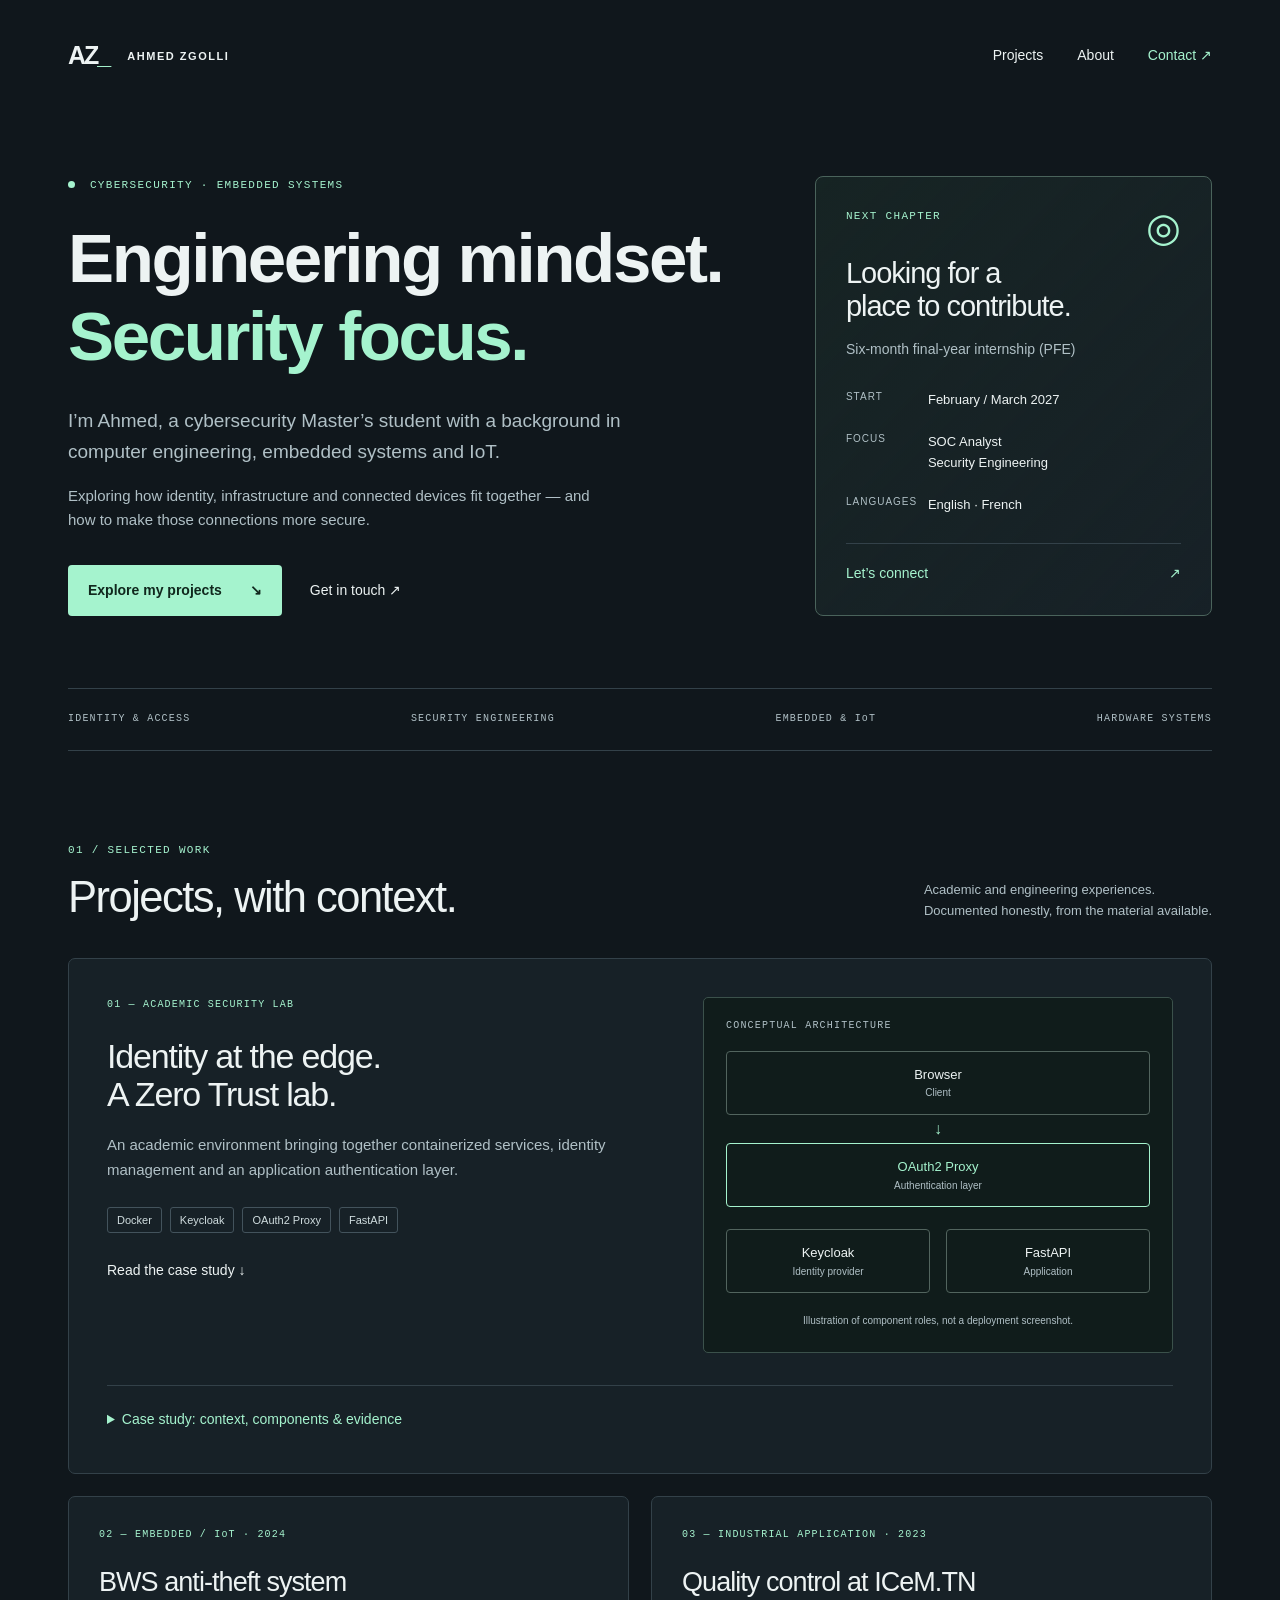
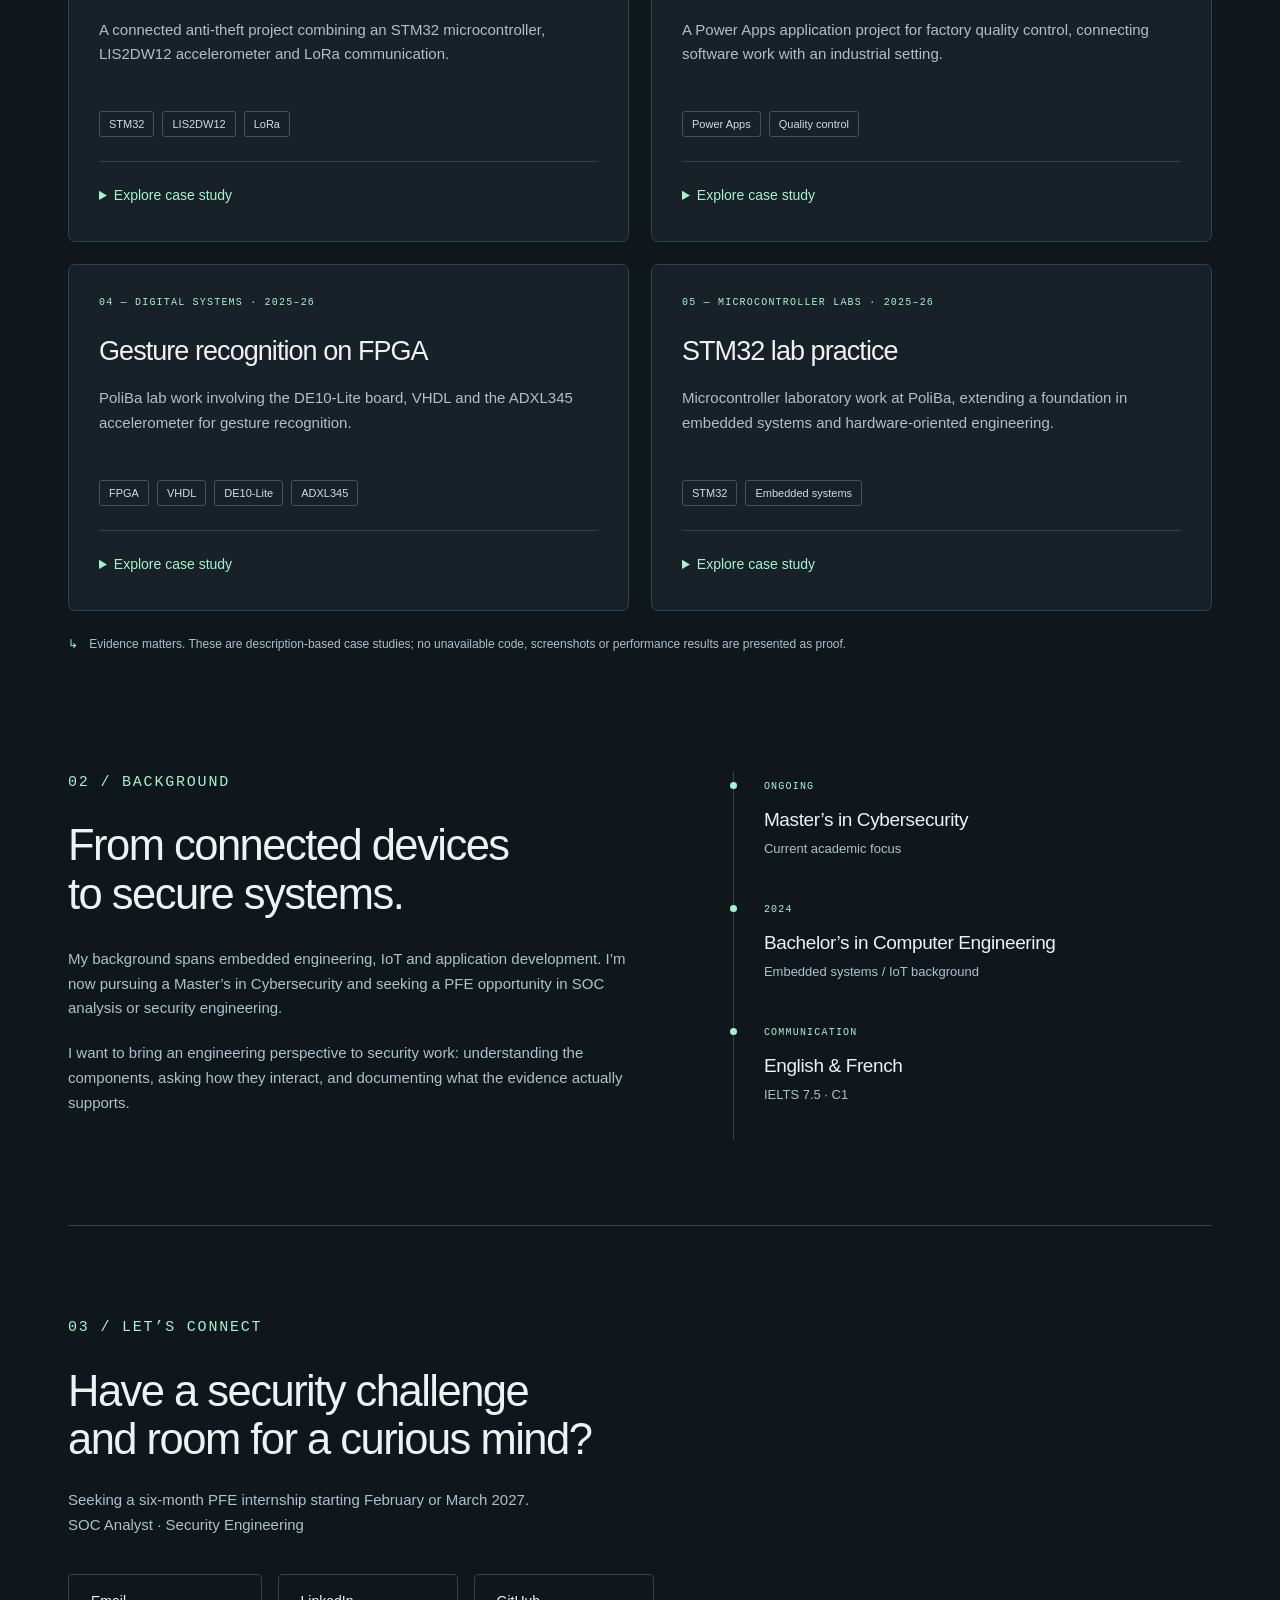
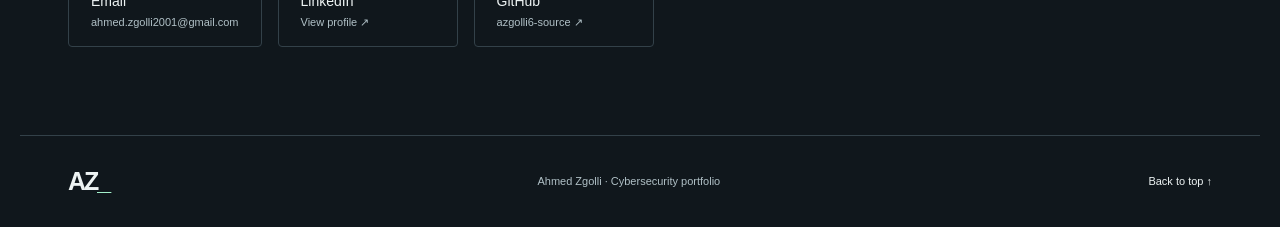
==== index.html @ 1dd767a3 "Add files via upload" ====
<!doctype html>
<html lang="en">
<head>
<meta charset="utf-8"><meta name="viewport" content="width=device-width, initial-scale=1">
<title>Ahmed Zgolli — Cybersecurity Portfolio</title>
<meta name="description" content="Ahmed Zgolli, cybersecurity Master's student seeking a six-month PFE internship in SOC analysis or security engineering from February or March 2027. Explore academic and engineering project case studies.">
<meta name="theme-color" content="#10171c"><meta property="og:title" content="Ahmed Zgolli — Cybersecurity Portfolio"><meta property="og:description" content="Cybersecurity, identity, embedded systems. Academic project case studies and a six-month PFE internship search for 2027."><meta property="og:type" content="website">
<link rel="icon" href="favicon.svg" type="image/svg+xml"><link rel="stylesheet" href="styles.css">
</head>
<body>
<a class="skip" href="#main">Skip to content</a>
<header class="header"><a class="brand" href="#" aria-label="Ahmed Zgolli home"><span class="monogram">AZ<span>_</span></span><span>AHMED ZGOLLI</span></a><nav aria-label="Main navigation"><a href="#work">Projects</a><a href="#about">About</a><a href="#contact">Contact <span aria-hidden="true">↗</span></a></nav></header>
<main id="main">
<section class="hero" aria-labelledby="hero-title"><div><p class="eyebrow"><span class="dot"></span> CYBERSECURITY · EMBEDDED SYSTEMS</p><h1 id="hero-title">Engineering mindset.<br><span>Security focus.</span></h1><p class="intro">I’m Ahmed, a cybersecurity Master’s student with a background in computer engineering, embedded systems and IoT.</p><p class="subintro">Exploring how identity, infrastructure and connected devices fit together — and how to make those connections more secure.</p><div class="actions"><a class="button primary" href="#work">Explore my projects <span aria-hidden="true">↘</span></a><a class="text-link" href="#contact">Get in touch <span aria-hidden="true">↗</span></a></div></div>
<aside class="availability" aria-label="Internship availability"><div class="card-top"><span class="eyebrow">NEXT CHAPTER</span><span class="orbit" aria-hidden="true">◎</span></div><h2>Looking for a<br>place to contribute.</h2><p>Six-month final-year internship (PFE)</p><dl><div><dt>START</dt><dd>February / March 2027</dd></div><div><dt>FOCUS</dt><dd>SOC Analyst<br>Security Engineering</dd></div><div><dt>LANGUAGES</dt><dd>English · French</dd></div></dl><a href="#contact">Let’s connect <span aria-hidden="true">↗</span></a></aside></section>
<div class="discipline-strip" aria-label="Areas of interest"><span>IDENTITY & ACCESS</span><span>SECURITY ENGINEERING</span><span>EMBEDDED & IoT</span><span>HARDWARE SYSTEMS</span></div>
<section id="work" class="section"><div class="section-heading"><div><p class="eyebrow">01 / SELECTED WORK</p><h2>Projects, with context.</h2></div><p>Academic and engineering experiences.<br>Documented honestly, from the material available.</p></div>
<article class="project featured" id="zero-trust"><div class="project-summary"><p class="eyebrow">01 — ACADEMIC SECURITY LAB</p><h3>Identity at the edge.<br>A Zero Trust lab.</h3><p>An academic environment bringing together containerized services, identity management and an application authentication layer.</p><div class="tags"><span>Docker</span><span>Keycloak</span><span>OAuth2 Proxy</span><span>FastAPI</span></div><a class="text-link" href="#zero-details">Read the case study ↓</a></div><div class="architecture" role="img" aria-label="Conceptual illustration of browser, OAuth2 Proxy, and FastAPI with Keycloak as identity provider; not a verified project deployment"><span class="diagram-label">CONCEPTUAL ARCHITECTURE</span><div class="node">Browser <span>Client</span></div><div class="connector">↓</div><div class="node accent">OAuth2 Proxy <span>Authentication layer</span></div><div class="diagram-row"><div class="node">Keycloak<span>Identity provider</span></div><div class="node">FastAPI<span>Application</span></div></div><small>Illustration of component roles, not a deployment screenshot.</small></div><details id="zero-details"><summary>Case study: context, components & evidence</summary><div class="detail-body"><h4>Context</h4><p>An academic Zero Trust lab using Docker, Keycloak, OAuth2 Proxy and FastAPI. The project connects cybersecurity study with application identity and containerized infrastructure.</p><h4>Technical scope</h4><p>Docker provides the container environment; Keycloak is the identity platform; OAuth2 Proxy provides an authentication layer; FastAPI is the application framework. These describe component roles, not verified configuration or security guarantees.</p><h4>Evidence & limits</h4><p>This case study is based on the available project description. No repository, configuration, screenshots or test results are attached. The exact access policies, implementation details and individual contribution need confirmation before a fuller technical write-up.</p><h4>Next documentation step</h4><p>Add a sanitized configuration or a clearly labeled new reconstruction, then document login flow, access-denial tests and the limits of the lab’s Zero Trust model.</p></div></details></article>
<div class="project-grid">
<article class="project"><p class="eyebrow">02 — EMBEDDED / IoT · 2024</p><h3>BWS anti-theft system</h3><p>A connected anti-theft project combining an STM32 microcontroller, LIS2DW12 accelerometer and LoRa communication.</p><div class="tags"><span>STM32</span><span>LIS2DW12</span><span>LoRa</span></div><details><summary>Explore case study</summary><div class="detail-body"><h4>Context & technical scope</h4><p>BWS is an embedded anti-theft system project from 2024. Its described components bring together motion sensing, microcontroller processing and wireless communication.</p><h4>Security perspective</h4><p>A useful basis for discussing physical event detection and connected-device security. Message integrity, false-alarm behavior and radio reliability are topics for future documentation, not demonstrated results.</p><h4>Evidence & limits</h4><p>Description only. Source code, circuit diagrams, photographs, personal responsibilities and measured performance are not attached. No detection accuracy or range is claimed.</p></div></details></article>
<article class="project"><p class="eyebrow">03 — INDUSTRIAL APPLICATION · 2023</p><h3>Quality control at ICeM.TN</h3><p>A Power Apps application project for factory quality control, connecting software work with an industrial setting.</p><div class="tags"><span>Power Apps</span><span>Quality control</span></div><details><summary>Explore case study</summary><div class="detail-body"><h4>Context & technical scope</h4><p>A 2023 factory quality control application project at ICeM.TN using Microsoft Power Apps.</p><h4>Engineering perspective</h4><p>The project connects application development with an operational use case. Specific workflows, data sources, user roles and release status remain to be confirmed.</p><h4>Evidence & limits</h4><p>Based on the project description. No application export, screenshots, individual role details or usage metrics are attached. No productivity improvement or production deployment is claimed.</p></div></details></article>
<article class="project"><p class="eyebrow">04 — DIGITAL SYSTEMS · 2025–26</p><h3>Gesture recognition on FPGA</h3><p>PoliBa lab work involving the DE10-Lite board, VHDL and the ADXL345 accelerometer for gesture recognition.</p><div class="tags"><span>FPGA</span><span>VHDL</span><span>DE10-Lite</span><span>ADXL345</span></div><details><summary>Explore case study</summary><div class="detail-body"><h4>Context & technical scope</h4><p>Academic work at PoliBa during 2025–26, focused on FPGA-based gesture recognition using VHDL, the DE10-Lite and an ADXL345 accelerometer.</p><h4>Engineering perspective</h4><p>The described scope connects sensor inputs with digital hardware design. The recognized gestures, processing approach and individual contribution require confirmation.</p><h4>Evidence & limits</h4><p>Description only. No HDL files, simulation traces, hardware photographs, timing reports or recognition results are attached.</p></div></details></article>
<article class="project"><p class="eyebrow">05 — MICROCONTROLLER LABS · 2025–26</p><h3>STM32 lab practice</h3><p>Microcontroller laboratory work at PoliBa, extending a foundation in embedded systems and hardware-oriented engineering.</p><div class="tags"><span>STM32</span><span>Embedded systems</span></div><details><summary>Explore case study</summary><div class="detail-body"><h4>Context</h4><p>STM32 laboratory work during the 2025–26 PoliBa period.</p><h4>Evidence & limits</h4><p>The available description does not specify exercises, peripherals, tools, code or results. These details are deliberately left open pending supporting notes.</p><h4>Next documentation step</h4><p>Add one confirmed exercise with its objective, personal contribution and any available evidence.</p></div></details></article>
</div><p class="evidence-note"><span aria-hidden="true">↳</span> Evidence matters. These are description-based case studies; no unavailable code, screenshots or performance results are presented as proof.</p></section>
<section id="about" class="section about"><div><p class="eyebrow">02 / BACKGROUND</p><h2>From connected devices<br>to secure systems.</h2><p>My background spans embedded engineering, IoT and application development. I’m now pursuing a Master’s in Cybersecurity and seeking a PFE opportunity in SOC analysis or security engineering.</p><p>I want to bring an engineering perspective to security work: understanding the components, asking how they interact, and documenting what the evidence actually supports.</p></div><div class="timeline"><div><span class="timeline-date">ONGOING</span><h3>Master’s in Cybersecurity</h3><p>Current academic focus</p></div><div><span class="timeline-date">2024</span><h3>Bachelor’s in Computer Engineering</h3><p>Embedded systems / IoT background</p></div><div><span class="timeline-date">COMMUNICATION</span><h3>English & French</h3><p>IELTS 7.5 · C1</p></div></div></section>
<section id="contact" class="contact section"><p class="eyebrow">03 / LET’S CONNECT</p><h2>Have a security challenge<br>and room for a curious mind?</h2><p>Seeking a six-month PFE internship starting February or March 2027.<br>SOC Analyst · Security Engineering</p><div class="contact-links" aria-label="Contact Ahmed"><a href="mailto:ahmed.zgolli2001@gmail.com">Email <small>ahmed.zgolli2001@gmail.com</small></a><a href="https://www.linkedin.com/in/ahmed-zgolli-774886394/">LinkedIn <small>View profile ↗</small></a><a href="https://github.com/azgolli6-source">GitHub <small>azgolli6-source ↗</small></a></div></section>
</main><footer><a class="monogram" href="#" aria-label="Back to top">AZ<span>_</span></a><p>Ahmed Zgolli · Cybersecurity portfolio</p><a href="#main">Back to top ↑</a></footer>
</body></html>
---- styles.css ----
:root{color-scheme:dark;--bg:#10171c;--surface:#172127;--line:#334149;--text:#edf3f3;--muted:#b0c0c6;--accent:#a5f3ce}*{box-sizing:border-box}html{scroll-behavior:smooth;scroll-padding-top:30px}body{margin:0;background:var(--bg);color:var(--text);font-family:Arial,Helvetica,sans-serif;font-size:16px;line-height:1.65}a{color:inherit;text-decoration:none}a:hover{text-decoration:underline;text-underline-offset:5px}a:focus-visible,summary:focus-visible{outline:3px solid var(--accent);outline-offset:6px}p{color:var(--muted);margin:0 0 20px}h1,h2,h3,h4{line-height:1.12;margin:0;letter-spacing:-.035em}h1{font-size:clamp(44px,5.4vw,78px);font-weight:600}h1 span{color:var(--accent)}h2{font-size:clamp(32px,3.4vw,46px);font-weight:500}h3{font-size:27px;font-weight:500}h4{font-size:17px;letter-spacing:0;margin:24px 0 10px}main,.header,footer{max-width:1240px;margin:auto;padding-left:48px;padding-right:48px}.header{min-height:112px;display:flex;align-items:center;justify-content:space-between;gap:24px}.brand{display:flex;align-items:center;gap:18px;font-size:11px;font-weight:bold;letter-spacing:.14em}.monogram{font-size:25px;letter-spacing:-2px;font-weight:bold}.monogram span{color:var(--accent)}nav{display:flex;gap:34px;font-size:14px}nav a:last-child{color:var(--accent)}.hero{padding:64px 0 72px;display:grid;grid-template-columns:1.7fr 1fr;gap:72px;align-items:center}.eyebrow{font-family:Consolas,'Courier New',monospace;font-size:11px;letter-spacing:.12em;color:var(--accent);margin-bottom:26px}.dot{display:inline-block;width:7px;height:7px;border-radius:50%;background:var(--accent);margin-right:7px}.intro{font-size:19px;max-width:590px;margin:30px 0 16px}.subintro{max-width:540px;font-size:15px}.actions{display:flex;align-items:center;gap:28px;margin-top:32px}.button{display:inline-flex;justify-content:space-between;gap:28px;padding:14px 20px;font-size:14px;border-radius:4px}.primary{background:var(--accent);color:#10271d;font-weight:bold}.text-link{font-size:14px}.availability{padding:30px;border:1px solid #4a635b;background:linear-gradient(135deg,#20372f66,#172127);border-radius:8px}.card-top{display:flex;justify-content:space-between;align-items:start}.orbit{color:var(--accent);font-size:40px;line-height:1}.availability h2{font-size:29px;margin:6px 0 16px}.availability p{font-size:14px}.availability dl{margin:28px 0}.availability dl>div{display:grid;grid-template-columns:82px 1fr;margin:20px 0;font-size:13px}.availability dt{font-size:10px;letter-spacing:.1em;color:var(--muted)}dd{margin:0}.availability>a{display:block;border-top:1px solid var(--line);padding-top:18px;color:var(--accent);font-size:14px}.availability>a span{float:right}.discipline-strip{display:flex;justify-content:space-between;gap:20px;border-top:1px solid var(--line);border-bottom:1px solid var(--line);padding:22px 0;font-family:Consolas,monospace;font-size:10px;letter-spacing:.12em;color:var(--muted)}.section{padding-top:90px;padding-bottom:26px}.section-heading{display:flex;justify-content:space-between;align-items:end;gap:30px;margin-bottom:36px}.section-heading .eyebrow{margin-bottom:14px}.section-heading>p{font-size:13px;margin:0}.project{padding:30px;background:var(--surface);border:1px solid var(--line);border-radius:7px}.project .eyebrow{font-size:10px;margin-bottom:24px}.project h3{margin-bottom:20px}.project p{font-size:15px}.featured{display:grid;grid-template-columns:1.2fr 1fr;gap:32px;margin-bottom:22px;padding:38px}.featured h3{font-size:34px}.tags{display:flex;gap:8px;flex-wrap:wrap;margin:24px 0}.tags span{font-size:11px;color:#d0dddf;border:1px solid #43535c;padding:3px 9px;border-radius:3px}.architecture{border:1px solid #3b514b;background:#101c1b;padding:22px;border-radius:5px;text-align:center;align-self:start}.diagram-label{display:block;text-align:left;font:10px Consolas,monospace;letter-spacing:.12em;color:var(--muted);margin-bottom:20px}.node{border:1px solid #52645e;padding:12px;font-size:13px;border-radius:4px}.node span{display:block;font-size:10px;color:var(--muted)}.accent{border-color:var(--accent);color:var(--accent)}.connector{color:var(--accent);line-height:1.8}.diagram-row{display:grid;grid-template-columns:1fr 1fr;gap:16px;padding-top:22px}.architecture small{display:block;font-size:10px;color:var(--muted);margin-top:20px}.featured details{grid-column:1/-1}.project-grid{display:grid;grid-template-columns:1fr 1fr;gap:22px}.project-grid .project{display:flex;flex-direction:column}.project-grid details{margin-top:auto}details{border-top:1px solid var(--line);padding-top:18px}summary{cursor:pointer;color:var(--accent);font-size:14px;padding:4px 0}summary:hover{text-decoration:underline}.detail-body{max-width:760px}.detail-body p{font-size:14px;margin-bottom:12px}.evidence-note{font-size:12px;max-width:900px;margin:24px 0 0}.evidence-note span{color:var(--accent);margin-right:8px}.about{display:grid;grid-template-columns:1.2fr 1fr;gap:90px;padding-bottom:85px}.about h2{margin-bottom:28px}.about p{font-size:15px}.timeline{border-left:1px solid var(--line);padding-left:30px}.timeline>div{position:relative;margin-bottom:34px}.timeline>div:before{content:'';width:7px;height:7px;position:absolute;background:var(--accent);left:-34px;top:11px;border-radius:50%}.timeline-date{font:10px Consolas,monospace;color:var(--accent);letter-spacing:.12em}.timeline h3{font-size:19px;letter-spacing:-.02em;margin:12px 0 8px}.timeline p{font-size:13px}.contact{border-top:1px solid var(--line);padding-bottom:70px}.contact h2{margin-bottom:24px}.contact>p{font-size:15px}.contact-links{display:flex;gap:16px;margin:36px 0 18px;flex-wrap:wrap}.contact-links>span,.contact-links>a{border:1px solid var(--line);padding:15px 22px;min-width:180px;font-size:14px;border-radius:4px}.contact-links small{display:block;color:var(--muted);font-size:11px}.contact .contact-note{font-size:12px}footer{border-top:1px solid var(--line);display:flex;align-items:center;justify-content:space-between;gap:20px;padding-top:25px;padding-bottom:25px}footer p,footer>a:last-child{font-size:11px;margin:0}.skip{position:absolute;left:16px;top:-100px;padding:10px;background:var(--accent);color:#10171c;z-index:10}.skip:focus{top:10px}@media(min-width:1500px){.hero{padding-top:85px;padding-bottom:95px}}@media(max-width:900px){main,.header,footer{padding-left:28px;padding-right:28px}.hero{gap:30px;grid-template-columns:1.3fr 1fr}.availability{padding:22px}.about{gap:40px}.discipline-strip{flex-wrap:wrap}.section-heading{align-items:start;flex-direction:column}.featured{padding:28px}}@media(max-width:650px){main,.header,footer{padding-left:20px;padding-right:20px}.header{min-height:90px;gap:15px}.brand{gap:8px}.brand>span:last-child{display:none}nav{gap:22px;font-size:13px}.hero{grid-template-columns:1fr;padding-top:36px;gap:42px}.hero h1{font-size:46px}.intro{font-size:18px}.availability{padding:26px}.availability h2 br{display:none}.discipline-strip{display:grid;grid-template-columns:1fr 1fr;font-size:9px;gap:18px}.section{padding-top:62px}.featured,.project-grid,.about{grid-template-columns:1fr}.featured{padding:24px;gap:26px}.featured h3{font-size:30px}.project{padding:24px}.section-heading{gap:20px}.architecture{min-width:0}.about{gap:35px;padding-bottom:55px}.contact-links{flex-direction:column}.contact-links>span,.contact-links>a{width:100%}.actions{gap:20px;flex-wrap:wrap}footer{flex-wrap:wrap}.eyebrow{font-size:10px}.contact h2{font-size:32px}}@media(prefers-reduced-motion:reduce){html{scroll-behavior:auto}}@media print{body{background:white;color:black}p,summary,.eyebrow{color:#333}.project,.availability{background:white;border-color:#aaa}.architecture,.actions,nav,footer,.contact-note{display:none}main{padding:0}.hero,.about{display:block}.section{padding-top:30px}details{display:block}.contact-links{display:block}}
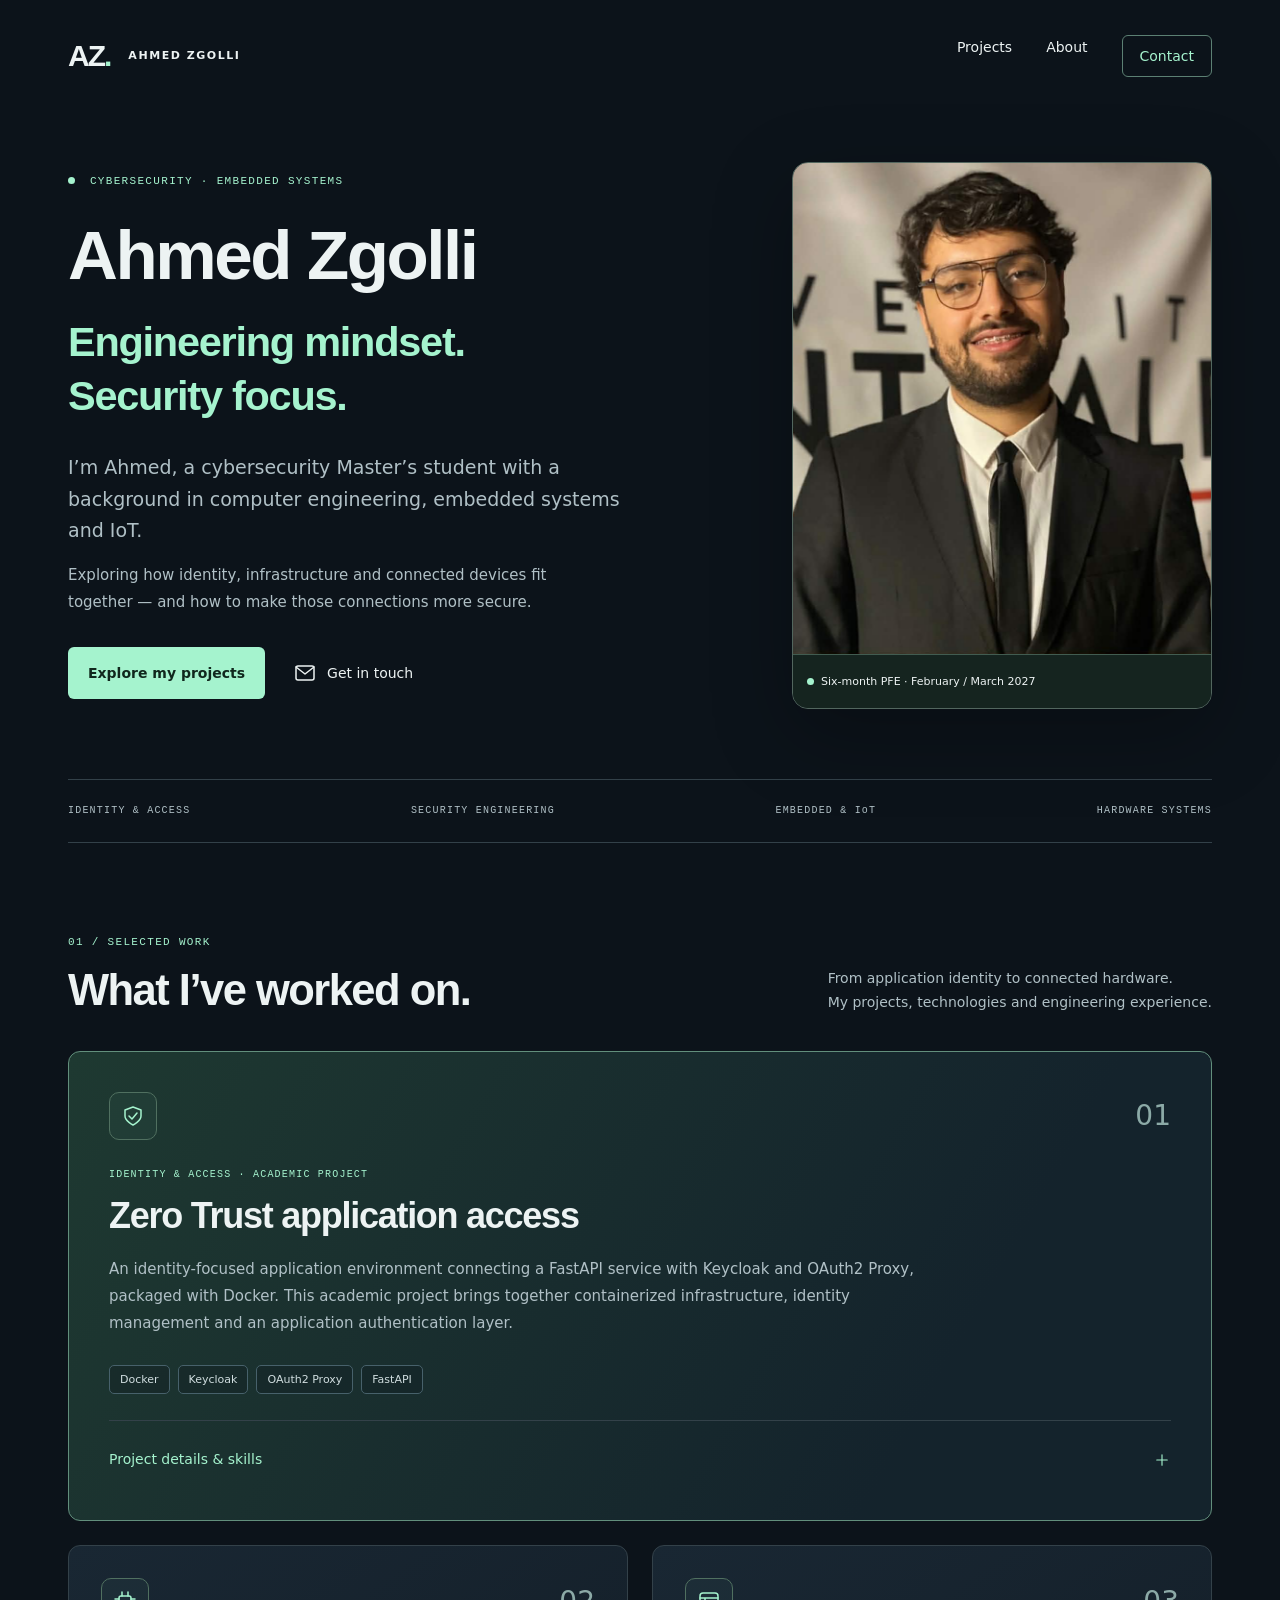
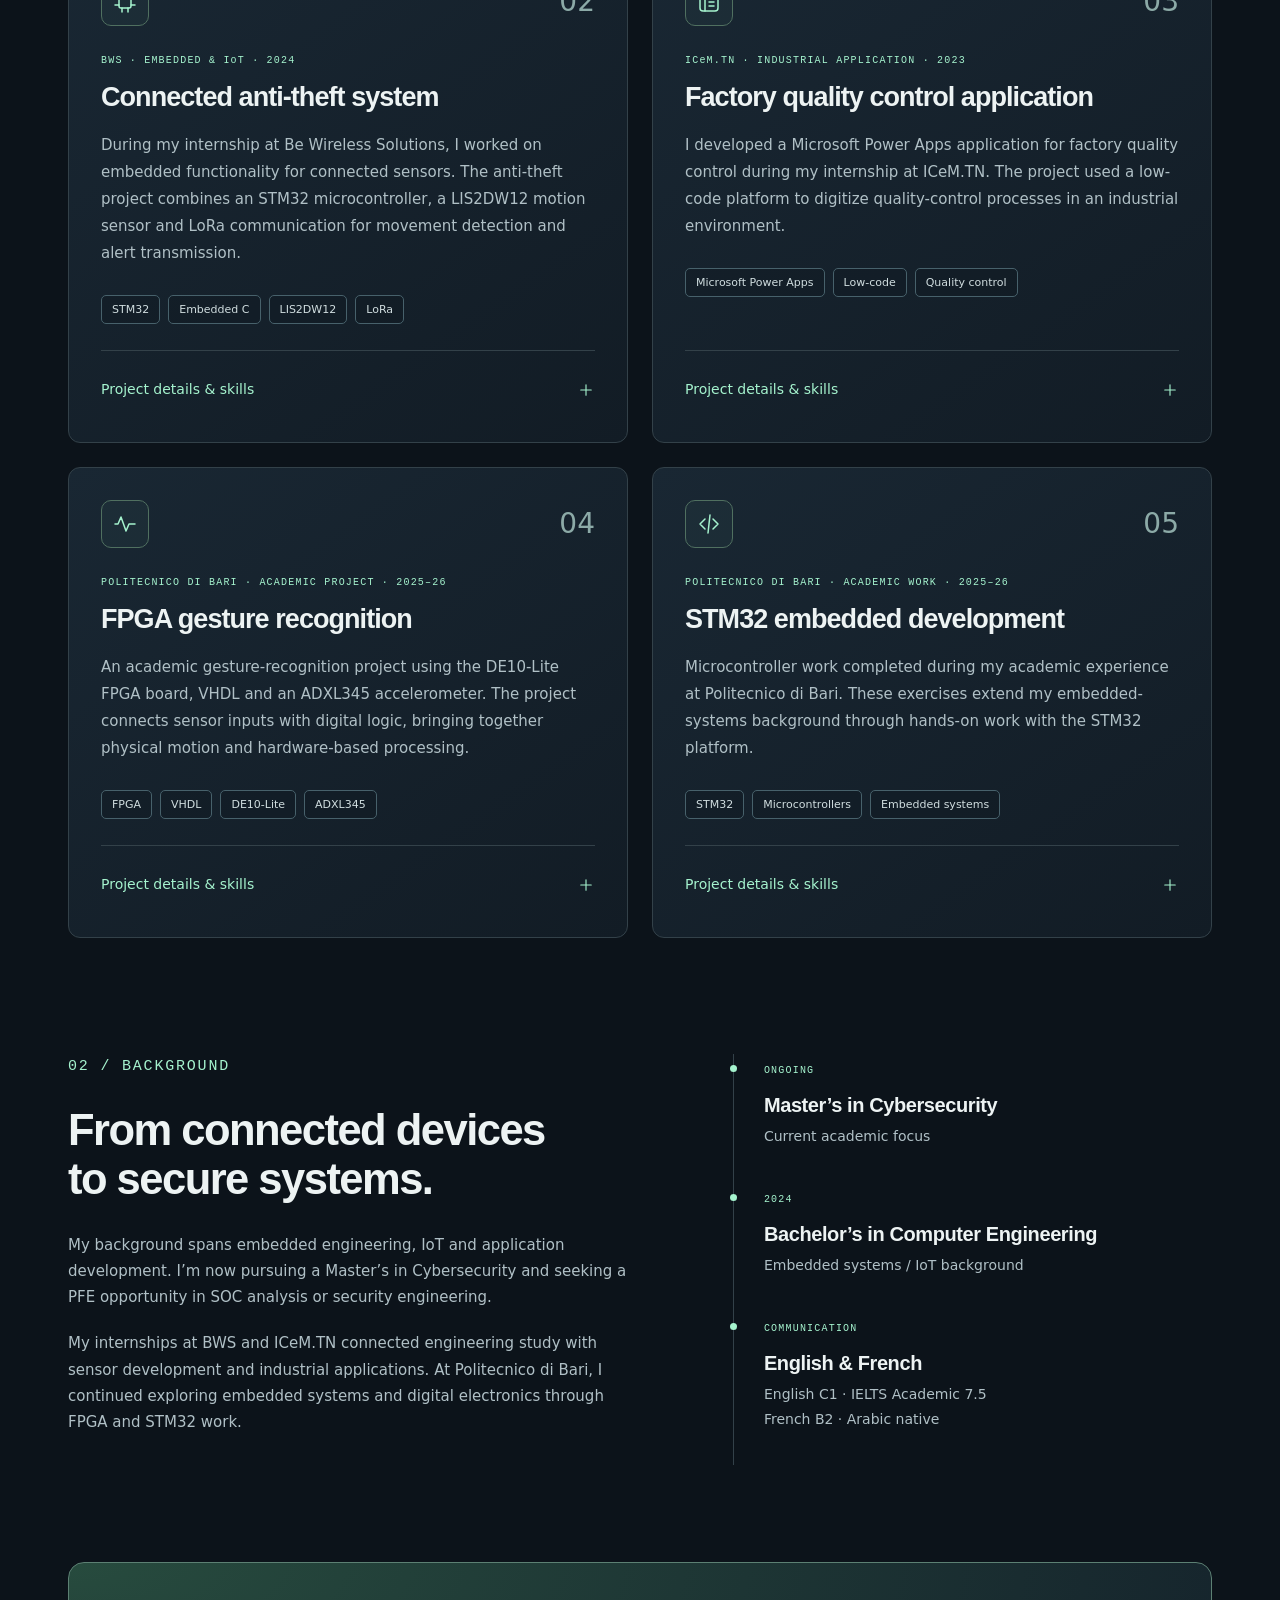
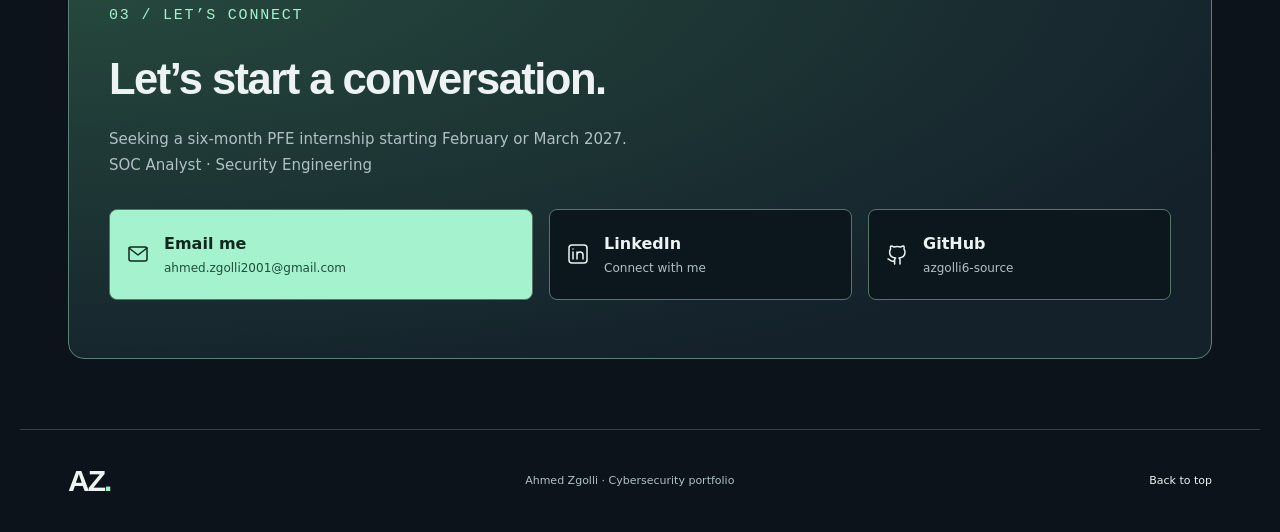
==== commit 21ebe74b: "Add files via upload" ====
--- a/index.html
+++ b/index.html
@@ -1,29 +1,24 @@
-<!doctype html>
-<html lang="en">
-<head>
-<meta charset="utf-8"><meta name="viewport" content="width=device-width, initial-scale=1">
-<title>Ahmed Zgolli — Cybersecurity Portfolio</title>
-<meta name="description" content="Ahmed Zgolli, cybersecurity Master's student seeking a six-month PFE internship in SOC analysis or security engineering from February or March 2027. Explore academic and engineering project case studies.">
-<meta name="theme-color" content="#10171c"><meta property="og:title" content="Ahmed Zgolli — Cybersecurity Portfolio"><meta property="og:description" content="Cybersecurity, identity, embedded systems. Academic project case studies and a six-month PFE internship search for 2027."><meta property="og:type" content="website">
-<link rel="icon" href="favicon.svg" type="image/svg+xml"><link rel="stylesheet" href="styles.css">
-</head>
-<body>
-<a class="skip" href="#main">Skip to content</a>
-<header class="header"><a class="brand" href="#" aria-label="Ahmed Zgolli home"><span class="monogram">AZ<span>_</span></span><span>AHMED ZGOLLI</span></a><nav aria-label="Main navigation"><a href="#work">Projects</a><a href="#about">About</a><a href="#contact">Contact <span aria-hidden="true">↗</span></a></nav></header>
-<main id="main">
-<section class="hero" aria-labelledby="hero-title"><div><p class="eyebrow"><span class="dot"></span> CYBERSECURITY · EMBEDDED SYSTEMS</p><h1 id="hero-title">Engineering mindset.<br><span>Security focus.</span></h1><p class="intro">I’m Ahmed, a cybersecurity Master’s student with a background in computer engineering, embedded systems and IoT.</p><p class="subintro">Exploring how identity, infrastructure and connected devices fit together — and how to make those connections more secure.</p><div class="actions"><a class="button primary" href="#work">Explore my projects <span aria-hidden="true">↘</span></a><a class="text-link" href="#contact">Get in touch <span aria-hidden="true">↗</span></a></div></div>
-<aside class="availability" aria-label="Internship availability"><div class="card-top"><span class="eyebrow">NEXT CHAPTER</span><span class="orbit" aria-hidden="true">◎</span></div><h2>Looking for a<br>place to contribute.</h2><p>Six-month final-year internship (PFE)</p><dl><div><dt>START</dt><dd>February / March 2027</dd></div><div><dt>FOCUS</dt><dd>SOC Analyst<br>Security Engineering</dd></div><div><dt>LANGUAGES</dt><dd>English · French</dd></div></dl><a href="#contact">Let’s connect <span aria-hidden="true">↗</span></a></aside></section>
-<div class="discipline-strip" aria-label="Areas of interest"><span>IDENTITY & ACCESS</span><span>SECURITY ENGINEERING</span><span>EMBEDDED & IoT</span><span>HARDWARE SYSTEMS</span></div>
-<section id="work" class="section"><div class="section-heading"><div><p class="eyebrow">01 / SELECTED WORK</p><h2>Projects, with context.</h2></div><p>Academic and engineering experiences.<br>Documented honestly, from the material available.</p></div>
-<article class="project featured" id="zero-trust"><div class="project-summary"><p class="eyebrow">01 — ACADEMIC SECURITY LAB</p><h3>Identity at the edge.<br>A Zero Trust lab.</h3><p>An academic environment bringing together containerized services, identity management and an application authentication layer.</p><div class="tags"><span>Docker</span><span>Keycloak</span><span>OAuth2 Proxy</span><span>FastAPI</span></div><a class="text-link" href="#zero-details">Read the case study ↓</a></div><div class="architecture" role="img" aria-label="Conceptual illustration of browser, OAuth2 Proxy, and FastAPI with Keycloak as identity provider; not a verified project deployment"><span class="diagram-label">CONCEPTUAL ARCHITECTURE</span><div class="node">Browser <span>Client</span></div><div class="connector">↓</div><div class="node accent">OAuth2 Proxy <span>Authentication layer</span></div><div class="diagram-row"><div class="node">Keycloak<span>Identity provider</span></div><div class="node">FastAPI<span>Application</span></div></div><small>Illustration of component roles, not a deployment screenshot.</small></div><details id="zero-details"><summary>Case study: context, components & evidence</summary><div class="detail-body"><h4>Context</h4><p>An academic Zero Trust lab using Docker, Keycloak, OAuth2 Proxy and FastAPI. The project connects cybersecurity study with application identity and containerized infrastructure.</p><h4>Technical scope</h4><p>Docker provides the container environment; Keycloak is the identity platform; OAuth2 Proxy provides an authentication layer; FastAPI is the application framework. These describe component roles, not verified configuration or security guarantees.</p><h4>Evidence & limits</h4><p>This case study is based on the available project description. No repository, configuration, screenshots or test results are attached. The exact access policies, implementation details and individual contribution need confirmation before a fuller technical write-up.</p><h4>Next documentation step</h4><p>Add a sanitized configuration or a clearly labeled new reconstruction, then document login flow, access-denial tests and the limits of the lab’s Zero Trust model.</p></div></details></article>
-<div class="project-grid">
-<article class="project"><p class="eyebrow">02 — EMBEDDED / IoT · 2024</p><h3>BWS anti-theft system</h3><p>A connected anti-theft project combining an STM32 microcontroller, LIS2DW12 accelerometer and LoRa communication.</p><div class="tags"><span>STM32</span><span>LIS2DW12</span><span>LoRa</span></div><details><summary>Explore case study</summary><div class="detail-body"><h4>Context & technical scope</h4><p>BWS is an embedded anti-theft system project from 2024. Its described components bring together motion sensing, microcontroller processing and wireless communication.</p><h4>Security perspective</h4><p>A useful basis for discussing physical event detection and connected-device security. Message integrity, false-alarm behavior and radio reliability are topics for future documentation, not demonstrated results.</p><h4>Evidence & limits</h4><p>Description only. Source code, circuit diagrams, photographs, personal responsibilities and measured performance are not attached. No detection accuracy or range is claimed.</p></div></details></article>
-<article class="project"><p class="eyebrow">03 — INDUSTRIAL APPLICATION · 2023</p><h3>Quality control at ICeM.TN</h3><p>A Power Apps application project for factory quality control, connecting software work with an industrial setting.</p><div class="tags"><span>Power Apps</span><span>Quality control</span></div><details><summary>Explore case study</summary><div class="detail-body"><h4>Context & technical scope</h4><p>A 2023 factory quality control application project at ICeM.TN using Microsoft Power Apps.</p><h4>Engineering perspective</h4><p>The project connects application development with an operational use case. Specific workflows, data sources, user roles and release status remain to be confirmed.</p><h4>Evidence & limits</h4><p>Based on the project description. No application export, screenshots, individual role details or usage metrics are attached. No productivity improvement or production deployment is claimed.</p></div></details></article>
-<article class="project"><p class="eyebrow">04 — DIGITAL SYSTEMS · 2025–26</p><h3>Gesture recognition on FPGA</h3><p>PoliBa lab work involving the DE10-Lite board, VHDL and the ADXL345 accelerometer for gesture recognition.</p><div class="tags"><span>FPGA</span><span>VHDL</span><span>DE10-Lite</span><span>ADXL345</span></div><details><summary>Explore case study</summary><div class="detail-body"><h4>Context & technical scope</h4><p>Academic work at PoliBa during 2025–26, focused on FPGA-based gesture recognition using VHDL, the DE10-Lite and an ADXL345 accelerometer.</p><h4>Engineering perspective</h4><p>The described scope connects sensor inputs with digital hardware design. The recognized gestures, processing approach and individual contribution require confirmation.</p><h4>Evidence & limits</h4><p>Description only. No HDL files, simulation traces, hardware photographs, timing reports or recognition results are attached.</p></div></details></article>
-<article class="project"><p class="eyebrow">05 — MICROCONTROLLER LABS · 2025–26</p><h3>STM32 lab practice</h3><p>Microcontroller laboratory work at PoliBa, extending a foundation in embedded systems and hardware-oriented engineering.</p><div class="tags"><span>STM32</span><span>Embedded systems</span></div><details><summary>Explore case study</summary><div class="detail-body"><h4>Context</h4><p>STM32 laboratory work during the 2025–26 PoliBa period.</p><h4>Evidence & limits</h4><p>The available description does not specify exercises, peripherals, tools, code or results. These details are deliberately left open pending supporting notes.</p><h4>Next documentation step</h4><p>Add one confirmed exercise with its objective, personal contribution and any available evidence.</p></div></details></article>
-</div><p class="evidence-note"><span aria-hidden="true">↳</span> Evidence matters. These are description-based case studies; no unavailable code, screenshots or performance results are presented as proof.</p></section>
-<section id="about" class="section about"><div><p class="eyebrow">02 / BACKGROUND</p><h2>From connected devices<br>to secure systems.</h2><p>My background spans embedded engineering, IoT and application development. I’m now pursuing a Master’s in Cybersecurity and seeking a PFE opportunity in SOC analysis or security engineering.</p><p>I want to bring an engineering perspective to security work: understanding the components, asking how they interact, and documenting what the evidence actually supports.</p></div><div class="timeline"><div><span class="timeline-date">ONGOING</span><h3>Master’s in Cybersecurity</h3><p>Current academic focus</p></div><div><span class="timeline-date">2024</span><h3>Bachelor’s in Computer Engineering</h3><p>Embedded systems / IoT background</p></div><div><span class="timeline-date">COMMUNICATION</span><h3>English & French</h3><p>IELTS 7.5 · C1</p></div></div></section>
-<section id="contact" class="contact section"><p class="eyebrow">03 / LET’S CONNECT</p><h2>Have a security challenge<br>and room for a curious mind?</h2><p>Seeking a six-month PFE internship starting February or March 2027.<br>SOC Analyst · Security Engineering</p><div class="contact-links" aria-label="Contact Ahmed"><a href="mailto:ahmed.zgolli2001@gmail.com">Email <small>ahmed.zgolli2001@gmail.com</small></a><a href="https://www.linkedin.com/in/ahmed-zgolli-774886394/">LinkedIn <small>View profile ↗</small></a><a href="https://github.com/azgolli6-source">GitHub <small>azgolli6-source ↗</small></a></div></section>
-</main><footer><a class="monogram" href="#" aria-label="Back to top">AZ<span>_</span></a><p>Ahmed Zgolli · Cybersecurity portfolio</p><a href="#main">Back to top ↑</a></footer>
+<!doctype html>
+<html lang="en">
+<head>
+<link rel="canonical" href="https://azgolli6-source.github.io/">
+<meta charset="utf-8"><meta name="viewport" content="width=device-width, initial-scale=1">
+<title>Ahmed Zgolli — Cybersecurity Portfolio</title>
+<meta name="description" content="Ahmed Zgolli, cybersecurity Master's student seeking a six-month PFE internship in SOC analysis or security engineering from February or March 2027. Explore academic and engineering project case studies.">
+<meta name="theme-color" content="#10171c"><meta property="og:title" content="Ahmed Zgolli — Cybersecurity Portfolio"><meta property="og:description" content="Cybersecurity, identity, embedded systems. Academic project case studies and a six-month PFE internship search for 2027."><meta property="og:type" content="website">
+<link rel="icon" href="favicon.svg" type="image/svg+xml"><link rel="stylesheet" href="styles.css">
+</head>
+<body>
+<a class="skip" href="#main">Skip to content</a>
+<header class="header"><a class="brand" href="#" aria-label="Ahmed Zgolli home"><span class="monogram">AZ<span>.</span></span><span>AHMED ZGOLLI</span></a><nav aria-label="Main navigation"><a href="#work">Projects</a><a href="#about">About</a><a href="#contact">Contact </a></nav></header>
+<main id="main">
+<section class="hero" aria-labelledby="hero-title"><div><p class="eyebrow"><span class="dot"></span> CYBERSECURITY · EMBEDDED SYSTEMS</p><h1 id="hero-title">Ahmed Zgolli<span class="hero-subtitle">Engineering mindset.<br>Security focus.</span></h1><p class="intro">I’m Ahmed, a cybersecurity Master’s student with a background in computer engineering, embedded systems and IoT.</p><p class="subintro">Exploring how identity, infrastructure and connected devices fit together — and how to make those connections more secure.</p><div class="actions"><a class="button primary" href="#work">Explore my projects </a><a class="text-link" href="mailto:ahmed.zgolli2001@gmail.com"><svg class="icon" width="24" height="24" viewBox="0 0 24 24" fill="none" stroke="currentColor" stroke-width="1.5" stroke-linecap="round" stroke-linejoin="round" aria-hidden="true"><rect x="3" y="5" width="18" height="14" rx="2"/><path d="m3 6 9 7 9-7"/></svg>Get in touch </a></div></div>
+<figure class="portrait"><img src="ahmed-zgolli.jpg" width="928" height="1022" alt="Ahmed Zgolli wearing a dark suit and tie" fetchpriority="high"><figcaption><span class="dot"></span>Six-month PFE · February / March 2027</figcaption></figure></section>
+<div class="discipline-strip" aria-label="Areas of interest"><span>IDENTITY & ACCESS</span><span>SECURITY ENGINEERING</span><span>EMBEDDED & IoT</span><span>HARDWARE SYSTEMS</span></div>
+<section id="work" class="section"><div class="section-heading"><div><p class="eyebrow">01 / SELECTED WORK</p><h2>What I’ve worked on.</h2></div><p>From application identity to connected hardware.<br>My projects, technologies and engineering experience.</p></div>
+<div class="project-grid"><article class="project"><div class="project-top"><span class="project-icon"><svg class="icon" width="24" height="24" viewBox="0 0 24 24" fill="none" stroke="currentColor" stroke-width="1.5" stroke-linecap="round" stroke-linejoin="round" aria-hidden="true"><path d="m12 3 8 3v6c0 5-8 9-8 9s-8-4-8-9V6z"/><path d="m8 12 3 3 5-6"/></svg></span><span class="number">01</span></div><p class="eyebrow">IDENTITY & ACCESS · ACADEMIC PROJECT</p><h3>Zero Trust application access</h3><p>An identity-focused application environment connecting a FastAPI service with Keycloak and OAuth2 Proxy, packaged with Docker. This academic project brings together containerized infrastructure, identity management and an application authentication layer.</p><div class="tags"><span>Docker</span><span>Keycloak</span><span>OAuth2 Proxy</span><span>FastAPI</span></div><details><summary>Project details & skills<svg class="icon" width="24" height="24" viewBox="0 0 24 24" fill="none" stroke="currentColor" stroke-width="1.5" stroke-linecap="round" stroke-linejoin="round" aria-hidden="true"><path d="M12 5v14M5 12h14"/></svg></summary><div class="detail-body"><h4>Project focus</h4><p>The project centers on the relationship between an application, an authentication layer and an identity provider. Docker organizes the services, Keycloak provides the identity platform, and OAuth2 Proxy provides an authentication layer for application access.</p><h4>Skills applied</h4><p>Identity and access management; containerized service integration; application authentication; OAuth 2.0 and OpenID Connect concepts.</p></div></details></article><article class="project"><div class="project-top"><span class="project-icon"><svg class="icon" width="24" height="24" viewBox="0 0 24 24" fill="none" stroke="currentColor" stroke-width="1.5" stroke-linecap="round" stroke-linejoin="round" aria-hidden="true"><rect x="6" y="6" width="12" height="12" rx="2"/><path d="M9 2v4m6-4v4M9 18v4m6-4v4M2 9h4m-4 6h4m12-6h4m-4 6h4"/></svg></span><span class="number">02</span></div><p class="eyebrow">BWS · EMBEDDED & IoT · 2024</p><h3>Connected anti-theft system</h3><p>During my internship at Be Wireless Solutions, I worked on embedded functionality for connected sensors. The anti-theft project combines an STM32 microcontroller, a LIS2DW12 motion sensor and LoRa communication for movement detection and alert transmission.</p><div class="tags"><span>STM32</span><span>Embedded C</span><span>LIS2DW12</span><span>LoRa</span></div><details><summary>Project details & skills<svg class="icon" width="24" height="24" viewBox="0 0 24 24" fill="none" stroke="currentColor" stroke-width="1.5" stroke-linecap="round" stroke-linejoin="round" aria-hidden="true"><path d="M12 5v14M5 12h14"/></svg></summary><div class="detail-body"><h4>Project focus</h4><p>I developed embedded functionality, integrated motion sensing and LoRa communication, and carried out functional testing and debugging. The work connected sensor behavior, firmware logic and wireless alert transmission.</p><h4>Skills applied</h4><p>Embedded C development; sensor integration; microcontroller programming; LoRa communication; functional testing and hardware/software debugging.</p></div></details></article><article class="project"><div class="project-top"><span class="project-icon"><svg class="icon" width="24" height="24" viewBox="0 0 24 24" fill="none" stroke="currentColor" stroke-width="1.5" stroke-linecap="round" stroke-linejoin="round" aria-hidden="true"><rect x="3" y="3" width="18" height="18" rx="3"/><path d="M3 8h18M8 8v13m4-9h5m-5 4h5"/></svg></span><span class="number">03</span></div><p class="eyebrow">ICeM.TN · INDUSTRIAL APPLICATION · 2023</p><h3>Factory quality control application</h3><p>I developed a Microsoft Power Apps application for factory quality control during my internship at ICeM.TN. The project used a low-code platform to digitize quality-control processes in an industrial environment.</p><div class="tags"><span>Microsoft Power Apps</span><span>Low-code</span><span>Quality control</span></div><details><summary>Project details & skills<svg class="icon" width="24" height="24" viewBox="0 0 24 24" fill="none" stroke="currentColor" stroke-width="1.5" stroke-linecap="round" stroke-linejoin="round" aria-hidden="true"><path d="M12 5v14M5 12h14"/></svg></summary><div class="detail-body"><h4>Project focus</h4><p>I translated a factory quality-control use case into an application using Power Apps. The project connected application development with the practical needs of industrial inspection processes.</p><h4>Skills applied</h4><p>Low-code application development; translating operational requirements into application workflows; digitization of quality-control processes.</p></div></details></article><article class="project"><div class="project-top"><span class="project-icon"><svg class="icon" width="24" height="24" viewBox="0 0 24 24" fill="none" stroke="currentColor" stroke-width="1.5" stroke-linecap="round" stroke-linejoin="round" aria-hidden="true"><path d="M2 12h3l3-7 5 14 3-7h6"/></svg></span><span class="number">04</span></div><p class="eyebrow">POLITECNICO DI BARI · ACADEMIC PROJECT · 2025–26</p><h3>FPGA gesture recognition</h3><p>An academic gesture-recognition project using the DE10-Lite FPGA board, VHDL and an ADXL345 accelerometer. The project connects sensor inputs with digital logic, bringing together physical motion and hardware-based processing.</p><div class="tags"><span>FPGA</span><span>VHDL</span><span>DE10-Lite</span><span>ADXL345</span></div><details><summary>Project details & skills<svg class="icon" width="24" height="24" viewBox="0 0 24 24" fill="none" stroke="currentColor" stroke-width="1.5" stroke-linecap="round" stroke-linejoin="round" aria-hidden="true"><path d="M12 5v14M5 12h14"/></svg></summary><div class="detail-body"><h4>Project focus</h4><p>The work explores accelerometer input and gesture recognition on an FPGA platform. VHDL provides the hardware-description layer, while the DE10-Lite and ADXL345 form the hardware context.</p><h4>Skills applied</h4><p>Digital logic design; VHDL; FPGA development; accelerometer-based input processing.</p></div></details></article><article class="project"><div class="project-top"><span class="project-icon"><svg class="icon" width="24" height="24" viewBox="0 0 24 24" fill="none" stroke="currentColor" stroke-width="1.5" stroke-linecap="round" stroke-linejoin="round" aria-hidden="true"><path d="m8 7-5 5 5 5m8-10 5 5-5 5m-3-14-2 18"/></svg></span><span class="number">05</span></div><p class="eyebrow">POLITECNICO DI BARI · ACADEMIC WORK · 2025–26</p><h3>STM32 embedded development</h3><p>Microcontroller work completed during my academic experience at Politecnico di Bari. These exercises extend my embedded-systems background through hands-on work with the STM32 platform.</p><div class="tags"><span>STM32</span><span>Microcontrollers</span><span>Embedded systems</span></div><details><summary>Project details & skills<svg class="icon" width="24" height="24" viewBox="0 0 24 24" fill="none" stroke="currentColor" stroke-width="1.5" stroke-linecap="round" stroke-linejoin="round" aria-hidden="true"><path d="M12 5v14M5 12h14"/></svg></summary><div class="detail-body"><h4>Project focus</h4><p>This work focuses on microcontroller-based development and the connection between embedded software and its target hardware. It complements my experience with connected sensors and digital systems.</p><h4>Skills applied</h4><p>STM32 platform familiarity; microcontroller development; hardware-oriented problem solving.</p></div></details></article></div></section>
+<section id="about" class="section about"><div><p class="eyebrow">02 / BACKGROUND</p><h2>From connected devices<br>to secure systems.</h2><p>My background spans embedded engineering, IoT and application development. I’m now pursuing a Master’s in Cybersecurity and seeking a PFE opportunity in SOC analysis or security engineering.</p><p>My internships at BWS and ICeM.TN connected engineering study with sensor development and industrial applications. At Politecnico di Bari, I continued exploring embedded systems and digital electronics through FPGA and STM32 work.</p></div><div class="timeline"><div><span class="timeline-date">ONGOING</span><h3>Master’s in Cybersecurity</h3><p>Current academic focus</p></div><div><span class="timeline-date">2024</span><h3>Bachelor’s in Computer Engineering</h3><p>Embedded systems / IoT background</p></div><div><span class="timeline-date">COMMUNICATION</span><h3>English & French</h3><p>English C1 · IELTS Academic 7.5<br>French B2 · Arabic native</p></div></div></section>
+<section id="contact" class="contact section"><p class="eyebrow">03 / LET’S CONNECT</p><h2>Let’s start a conversation.</h2><p>Seeking a six-month PFE internship starting February or March 2027.<br>SOC Analyst · Security Engineering</p><div class="contact-links" aria-label="Contact Ahmed"><a href="mailto:ahmed.zgolli2001@gmail.com"><svg class="icon" width="24" height="24" viewBox="0 0 24 24" fill="none" stroke="currentColor" stroke-width="1.5" stroke-linecap="round" stroke-linejoin="round" aria-hidden="true"><rect x="3" y="5" width="18" height="14" rx="2"/><path d="m3 6 9 7 9-7"/></svg><span><strong>Email me</strong><small>ahmed.zgolli2001@gmail.com</small></span></a><a href="https://www.linkedin.com/in/ahmed-zgolli-774886394/"><svg class="icon" width="24" height="24" viewBox="0 0 24 24" fill="none" stroke="currentColor" stroke-width="1.5" stroke-linecap="round" stroke-linejoin="round" aria-hidden="true"><rect x="3" y="3" width="18" height="18" rx="3"/><path d="M7 10v7m0-10v.01M11 17v-7m0 3c0-4 6-4 6 0v4"/></svg><span><strong>LinkedIn</strong><small>Connect with me</small></span></a><a href="https://github.com/azgolli6-source"><svg class="icon" width="24" height="24" viewBox="0 0 24 24" fill="none" stroke="currentColor" stroke-width="1.5" stroke-linecap="round" stroke-linejoin="round" aria-hidden="true"><path d="M9 19c-4 1-4-2-6-2m12 5v-4c0-1-.3-1.6-1-2 3-.3 6-1.4 6-6a5 5 0 0 0-1-3c.3-1 .3-2-.2-3-2 0-3 1-3 1a12 12 0 0 0-7 0s-1-1-3-1c-.5 1-.5 2-.2 3a5 5 0 0 0-1 3c0 4.6 3 5.7 6 6-.7.4-1 1-1 2v4"/></svg><span><strong>GitHub</strong><small>azgolli6-source</small></span></a></div></section>
+</main><footer><a class="monogram" href="#" aria-label="Back to top">AZ<span>.</span></a><p>Ahmed Zgolli · Cybersecurity portfolio</p><a href="#main">Back to top</a></footer>
 </body></html>
 
--- a/styles.css
+++ b/styles.css
@@ -1 +1,3 @@
 :root{color-scheme:dark;--bg:#10171c;--surface:#172127;--line:#334149;--text:#edf3f3;--muted:#b0c0c6;--accent:#a5f3ce}*{box-sizing:border-box}html{scroll-behavior:smooth;scroll-padding-top:30px}body{margin:0;background:var(--bg);color:var(--text);font-family:Arial,Helvetica,sans-serif;font-size:16px;line-height:1.65}a{color:inherit;text-decoration:none}a:hover{text-decoration:underline;text-underline-offset:5px}a:focus-visible,summary:focus-visible{outline:3px solid var(--accent);outline-offset:6px}p{color:var(--muted);margin:0 0 20px}h1,h2,h3,h4{line-height:1.12;margin:0;letter-spacing:-.035em}h1{font-size:clamp(44px,5.4vw,78px);font-weight:600}h1 span{color:var(--accent)}h2{font-size:clamp(32px,3.4vw,46px);font-weight:500}h3{font-size:27px;font-weight:500}h4{font-size:17px;letter-spacing:0;margin:24px 0 10px}main,.header,footer{max-width:1240px;margin:auto;padding-left:48px;padding-right:48px}.header{min-height:112px;display:flex;align-items:center;justify-content:space-between;gap:24px}.brand{display:flex;align-items:center;gap:18px;font-size:11px;font-weight:bold;letter-spacing:.14em}.monogram{font-size:25px;letter-spacing:-2px;font-weight:bold}.monogram span{color:var(--accent)}nav{display:flex;gap:34px;font-size:14px}nav a:last-child{color:var(--accent)}.hero{padding:64px 0 72px;display:grid;grid-template-columns:1.7fr 1fr;gap:72px;align-items:center}.eyebrow{font-family:Consolas,'Courier New',monospace;font-size:11px;letter-spacing:.12em;color:var(--accent);margin-bottom:26px}.dot{display:inline-block;width:7px;height:7px;border-radius:50%;background:var(--accent);margin-right:7px}.intro{font-size:19px;max-width:590px;margin:30px 0 16px}.subintro{max-width:540px;font-size:15px}.actions{display:flex;align-items:center;gap:28px;margin-top:32px}.button{display:inline-flex;justify-content:space-between;gap:28px;padding:14px 20px;font-size:14px;border-radius:4px}.primary{background:var(--accent);color:#10271d;font-weight:bold}.text-link{font-size:14px}.availability{padding:30px;border:1px solid #4a635b;background:linear-gradient(135deg,#20372f66,#172127);border-radius:8px}.card-top{display:flex;justify-content:space-between;align-items:start}.orbit{color:var(--accent);font-size:40px;line-height:1}.availability h2{font-size:29px;margin:6px 0 16px}.availability p{font-size:14px}.availability dl{margin:28px 0}.availability dl>div{display:grid;grid-template-columns:82px 1fr;margin:20px 0;font-size:13px}.availability dt{font-size:10px;letter-spacing:.1em;color:var(--muted)}dd{margin:0}.availability>a{display:block;border-top:1px solid var(--line);padding-top:18px;color:var(--accent);font-size:14px}.availability>a span{float:right}.discipline-strip{display:flex;justify-content:space-between;gap:20px;border-top:1px solid var(--line);border-bottom:1px solid var(--line);padding:22px 0;font-family:Consolas,monospace;font-size:10px;letter-spacing:.12em;color:var(--muted)}.section{padding-top:90px;padding-bottom:26px}.section-heading{display:flex;justify-content:space-between;align-items:end;gap:30px;margin-bottom:36px}.section-heading .eyebrow{margin-bottom:14px}.section-heading>p{font-size:13px;margin:0}.project{padding:30px;background:var(--surface);border:1px solid var(--line);border-radius:7px}.project .eyebrow{font-size:10px;margin-bottom:24px}.project h3{margin-bottom:20px}.project p{font-size:15px}.featured{display:grid;grid-template-columns:1.2fr 1fr;gap:32px;margin-bottom:22px;padding:38px}.featured h3{font-size:34px}.tags{display:flex;gap:8px;flex-wrap:wrap;margin:24px 0}.tags span{font-size:11px;color:#d0dddf;border:1px solid #43535c;padding:3px 9px;border-radius:3px}.architecture{border:1px solid #3b514b;background:#101c1b;padding:22px;border-radius:5px;text-align:center;align-self:start}.diagram-label{display:block;text-align:left;font:10px Consolas,monospace;letter-spacing:.12em;color:var(--muted);margin-bottom:20px}.node{border:1px solid #52645e;padding:12px;font-size:13px;border-radius:4px}.node span{display:block;font-size:10px;color:var(--muted)}.accent{border-color:var(--accent);color:var(--accent)}.connector{color:var(--accent);line-height:1.8}.diagram-row{display:grid;grid-template-columns:1fr 1fr;gap:16px;padding-top:22px}.architecture small{display:block;font-size:10px;color:var(--muted);margin-top:20px}.featured details{grid-column:1/-1}.project-grid{display:grid;grid-template-columns:1fr 1fr;gap:22px}.project-grid .project{display:flex;flex-direction:column}.project-grid details{margin-top:auto}details{border-top:1px solid var(--line);padding-top:18px}summary{cursor:pointer;color:var(--accent);font-size:14px;padding:4px 0}summary:hover{text-decoration:underline}.detail-body{max-width:760px}.detail-body p{font-size:14px;margin-bottom:12px}.evidence-note{font-size:12px;max-width:900px;margin:24px 0 0}.evidence-note span{color:var(--accent);margin-right:8px}.about{display:grid;grid-template-columns:1.2fr 1fr;gap:90px;padding-bottom:85px}.about h2{margin-bottom:28px}.about p{font-size:15px}.timeline{border-left:1px solid var(--line);padding-left:30px}.timeline>div{position:relative;margin-bottom:34px}.timeline>div:before{content:'';width:7px;height:7px;position:absolute;background:var(--accent);left:-34px;top:11px;border-radius:50%}.timeline-date{font:10px Consolas,monospace;color:var(--accent);letter-spacing:.12em}.timeline h3{font-size:19px;letter-spacing:-.02em;margin:12px 0 8px}.timeline p{font-size:13px}.contact{border-top:1px solid var(--line);padding-bottom:70px}.contact h2{margin-bottom:24px}.contact>p{font-size:15px}.contact-links{display:flex;gap:16px;margin:36px 0 18px;flex-wrap:wrap}.contact-links>span,.contact-links>a{border:1px solid var(--line);padding:15px 22px;min-width:180px;font-size:14px;border-radius:4px}.contact-links small{display:block;color:var(--muted);font-size:11px}.contact .contact-note{font-size:12px}footer{border-top:1px solid var(--line);display:flex;align-items:center;justify-content:space-between;gap:20px;padding-top:25px;padding-bottom:25px}footer p,footer>a:last-child{font-size:11px;margin:0}.skip{position:absolute;left:16px;top:-100px;padding:10px;background:var(--accent);color:#10171c;z-index:10}.skip:focus{top:10px}@media(min-width:1500px){.hero{padding-top:85px;padding-bottom:95px}}@media(max-width:900px){main,.header,footer{padding-left:28px;padding-right:28px}.hero{gap:30px;grid-template-columns:1.3fr 1fr}.availability{padding:22px}.about{gap:40px}.discipline-strip{flex-wrap:wrap}.section-heading{align-items:start;flex-direction:column}.featured{padding:28px}}@media(max-width:650px){main,.header,footer{padding-left:20px;padding-right:20px}.header{min-height:90px;gap:15px}.brand{gap:8px}.brand>span:last-child{display:none}nav{gap:22px;font-size:13px}.hero{grid-template-columns:1fr;padding-top:36px;gap:42px}.hero h1{font-size:46px}.intro{font-size:18px}.availability{padding:26px}.availability h2 br{display:none}.discipline-strip{display:grid;grid-template-columns:1fr 1fr;font-size:9px;gap:18px}.section{padding-top:62px}.featured,.project-grid,.about{grid-template-columns:1fr}.featured{padding:24px;gap:26px}.featured h3{font-size:30px}.project{padding:24px}.section-heading{gap:20px}.architecture{min-width:0}.about{gap:35px;padding-bottom:55px}.contact-links{flex-direction:column}.contact-links>span,.contact-links>a{width:100%}.actions{gap:20px;flex-wrap:wrap}footer{flex-wrap:wrap}.eyebrow{font-size:10px}.contact h2{font-size:32px}}@media(prefers-reduced-motion:reduce){html{scroll-behavior:auto}}@media print{body{background:white;color:black}p,summary,.eyebrow{color:#333}.project,.availability{background:white;border-color:#aaa}.architecture,.actions,nav,footer,.contact-note{display:none}main{padding:0}.hero,.about{display:block}.section{padding-top:30px}details{display:block}.contact-links{display:block}}
+/* Typography, portrait, project and contact refinements */
+body{font-family:'Segoe UI Variable Text','Segoe UI',system-ui,sans-serif;background:#0c131a;line-height:1.75}h1,h2,h3,h4{font-family:'Bahnschrift','Segoe UI Variable Display','Segoe UI',sans-serif;font-weight:600}h1{font-size:clamp(44px,5.4vw,74px)}.hero-subtitle{display:block;color:var(--accent);font-size:.6em;line-height:1.3;margin-top:20px;letter-spacing:-.03em}.hero{grid-template-columns:1.35fr 1fr;gap:65px;padding:50px 0 70px}.intro{line-height:1.65}.monogram{font-family:'Bahnschrift','Segoe UI',sans-serif;font-size:30px}nav a:last-child{border:1px solid #5c8073;padding:8px 17px;border-radius:6px}.portrait{margin:0;max-width:420px;justify-self:end;overflow:hidden;border-radius:16px;border:1px solid #52665e;box-shadow:0 25px 80px #0004;background:var(--surface)}.portrait img{display:block;width:100%;height:auto;aspect-ratio:4/4.7;object-fit:cover;object-position:center 35%}.portrait figcaption{display:flex;align-items:center;padding:17px 14px;font-size:11px;color:var(--text);background:#15241f;border-top:1px solid #425c50}.dot{flex-shrink:0}.icon{width:24px;height:24px;flex-shrink:0;vertical-align:middle}.text-link{display:inline-flex;align-items:center;gap:10px}.button{border-radius:6px}.project-grid{gap:24px}.project{padding:32px;border-radius:12px;background:linear-gradient(145deg,#192733,#121c25);display:flex;flex-direction:column;transition:border-color .2s}.project:hover{border-color:#6b9c88}.project:first-child{grid-column:1/-1;border-color:#628f7c;padding:40px;background:linear-gradient(120deg,#1e3931,#14232c 75%)}.project:first-child>p{max-width:830px}.project:first-child h3{font-size:36px}.project-top{display:flex;justify-content:space-between;align-items:center;margin-bottom:26px}.project-icon{display:grid;place-items:center;width:48px;height:48px;border:1px solid #507060;border-radius:10px;color:var(--accent);background:#a5f3ce08}.number{font-size:28px;line-height:1;font-weight:300;color:#8caaa7}.project .eyebrow{margin-bottom:12px;line-height:1.8}.project p{line-height:1.8}.tags{margin:8px 0 26px}.tags span{padding:4px 10px;border-radius:5px;border-color:#47616b;background:#0c131a44}details{margin-top:auto}summary{display:flex;justify-content:space-between;align-items:center;gap:15px;list-style:none;padding:8px 0}summary::-webkit-details-marker{display:none}summary .icon{width:18px;height:18px;transition:transform .2s}details[open] summary .icon{transform:rotate(45deg)}.detail-body{max-width:850px}.contact{border:1px solid #5c8073;border-radius:16px;padding:40px;margin:12px 0 70px;background:radial-gradient(ellipse at top left,#274b3e,#14212b 80%)}.contact h2{margin-bottom:22px}.contact-links{display:grid;grid-template-columns:1.4fr 1fr 1fr;gap:16px;margin-top:30px}.contact-links>a{display:flex;align-items:center;gap:14px;background:#0c171d;padding:20px 16px;border:1px solid #557566;border-radius:8px;min-width:0}.contact-links>a:first-child{background:var(--accent);color:#10271d}.contact-links>a:hover{border-color:var(--accent);text-decoration:none;box-shadow:0 0 0 1px var(--accent)}.contact-links strong{display:block;font-size:16px;font-weight:600}.contact-links small{font-size:12px;overflow-wrap:anywhere}.contact-links>a:first-child small{color:#214c3c}.section-heading>p{font-size:14px}.timeline h3{font-size:20px}.timeline p{font-size:14px}@media(max-width:950px){.hero{gap:35px}.contact-links{grid-template-columns:1fr 1fr}.contact-links>a:first-child{grid-column:1/-1}.project{padding:25px}}@media(max-width:650px){.hero{grid-template-columns:1fr;gap:35px;padding:30px 0 45px}.hero h1{font-size:48px}.hero-subtitle{font-size:29px}.portrait{justify-self:center;width:100%;max-width:380px}.portrait img{aspect-ratio:4/4.4}.portrait figcaption{font-size:11px}nav a:last-child{padding:6px 10px}.project,.project:first-child{padding:24px}.project:first-child h3{font-size:30px}.project h3{font-size:27px}.project-top{margin-bottom:24px}.contact{padding:26px 20px;margin-bottom:40px}.contact-links{grid-template-columns:1fr}.contact-links>a:first-child{grid-column:auto}.contact-links>a{padding:18px 14px;min-width:0}.contact-links small{font-size:13px}.button{padding:13px 18px}}@media(prefers-reduced-motion:reduce){*{transition:none!important}}
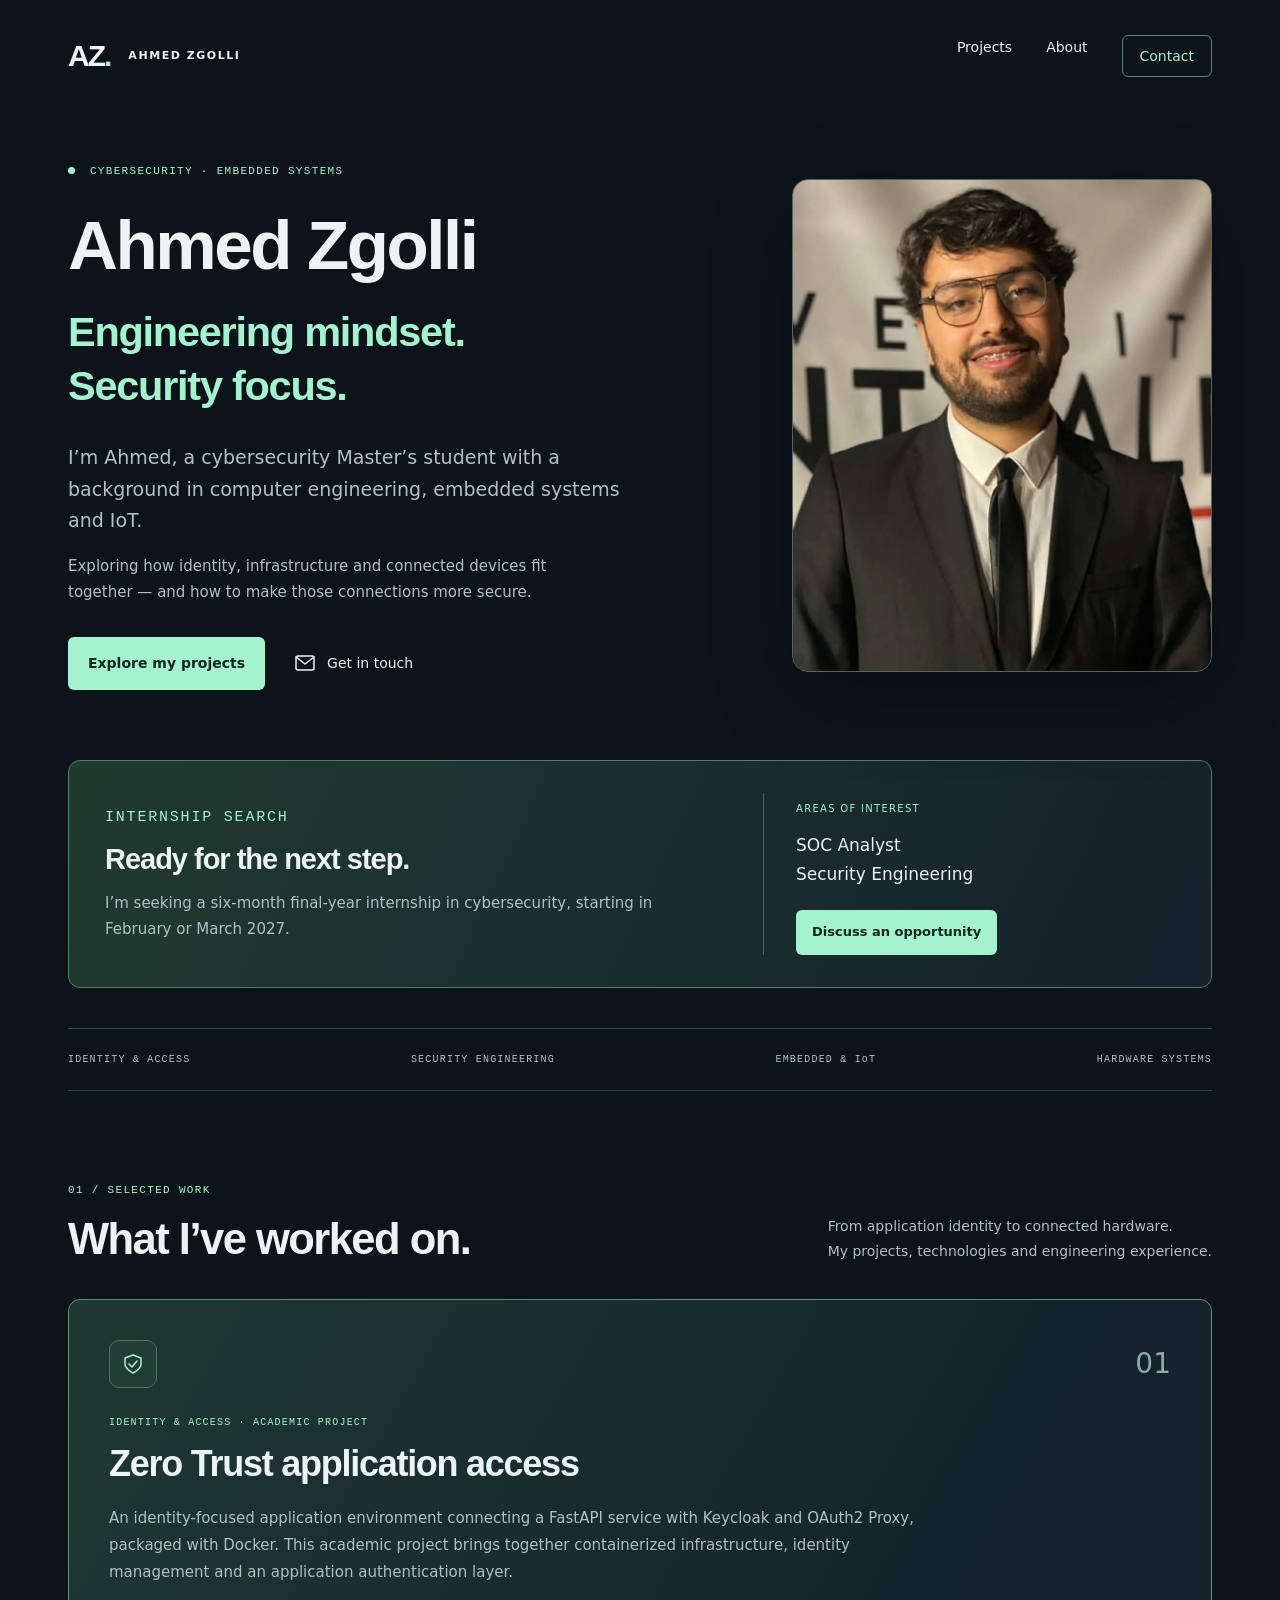
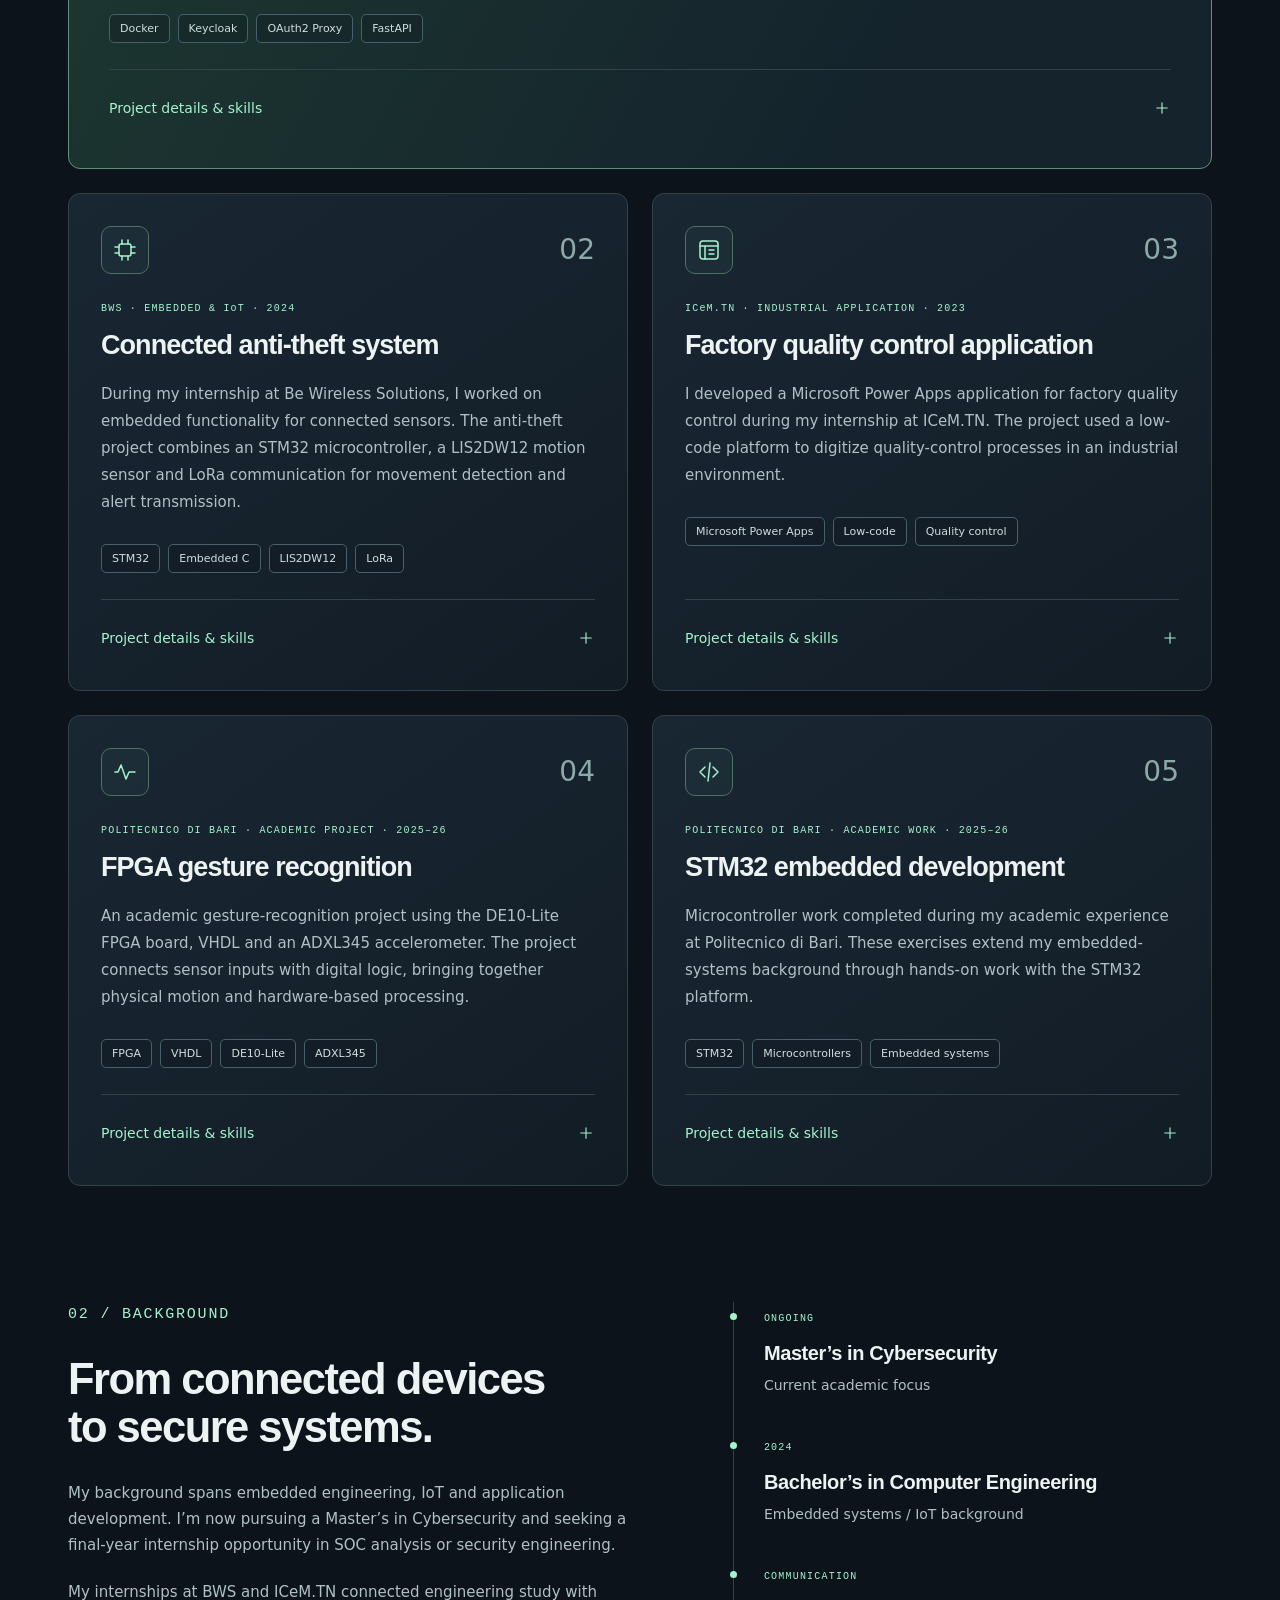
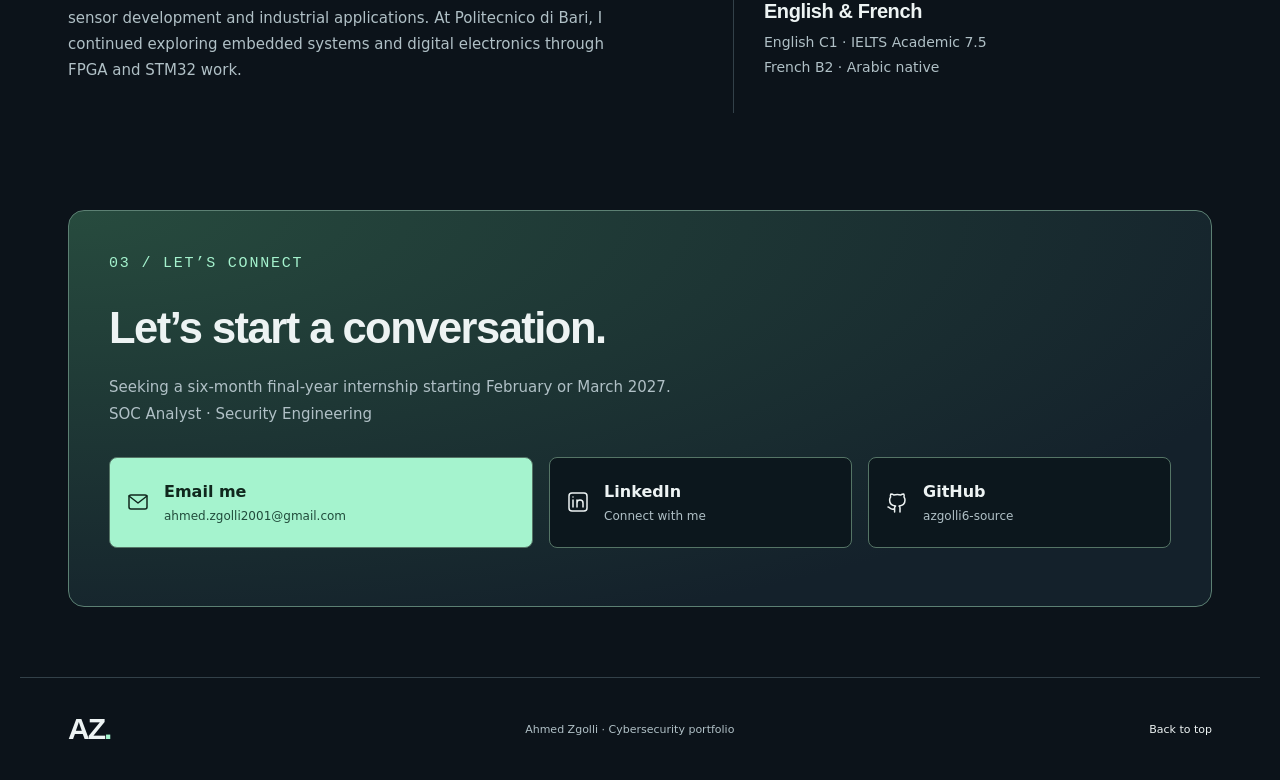
==== commit a6730b63: "Add files via upload" ====
--- a/index.html
+++ b/index.html
@@ -4,21 +4,23 @@
 <link rel="canonical" href="https://azgolli6-source.github.io/">
 <meta charset="utf-8"><meta name="viewport" content="width=device-width, initial-scale=1">
 <title>Ahmed Zgolli — Cybersecurity Portfolio</title>
-<meta name="description" content="Ahmed Zgolli, cybersecurity Master's student seeking a six-month PFE internship in SOC analysis or security engineering from February or March 2027. Explore academic and engineering project case studies.">
-<meta name="theme-color" content="#10171c"><meta property="og:title" content="Ahmed Zgolli — Cybersecurity Portfolio"><meta property="og:description" content="Cybersecurity, identity, embedded systems. Academic project case studies and a six-month PFE internship search for 2027."><meta property="og:type" content="website">
-<link rel="icon" href="favicon.svg" type="image/svg+xml"><link rel="stylesheet" href="styles.css">
+<meta name="description" content="Ahmed Zgolli, cybersecurity Master's student seeking a six-month final-year internship in SOC analysis or security engineering from February or March 2027. Explore academic and engineering project case studies.">
+<meta name="theme-color" content="#10171c"><meta property="og:title" content="Ahmed Zgolli — Cybersecurity Portfolio"><meta property="og:description" content="Cybersecurity, identity, embedded systems. Academic project case studies and a six-month final-year internship search for 2027."><meta property="og:type" content="website">
+<link rel="icon" href="favicon.svg" type="image/svg+xml"><link rel="stylesheet" href="styles-v3.css">
 </head>
 <body>
 <a class="skip" href="#main">Skip to content</a>
 <header class="header"><a class="brand" href="#" aria-label="Ahmed Zgolli home"><span class="monogram">AZ<span>.</span></span><span>AHMED ZGOLLI</span></a><nav aria-label="Main navigation"><a href="#work">Projects</a><a href="#about">About</a><a href="#contact">Contact </a></nav></header>
 <main id="main">
 <section class="hero" aria-labelledby="hero-title"><div><p class="eyebrow"><span class="dot"></span> CYBERSECURITY · EMBEDDED SYSTEMS</p><h1 id="hero-title">Ahmed Zgolli<span class="hero-subtitle">Engineering mindset.<br>Security focus.</span></h1><p class="intro">I’m Ahmed, a cybersecurity Master’s student with a background in computer engineering, embedded systems and IoT.</p><p class="subintro">Exploring how identity, infrastructure and connected devices fit together — and how to make those connections more secure.</p><div class="actions"><a class="button primary" href="#work">Explore my projects </a><a class="text-link" href="mailto:ahmed.zgolli2001@gmail.com"><svg class="icon" width="24" height="24" viewBox="0 0 24 24" fill="none" stroke="currentColor" stroke-width="1.5" stroke-linecap="round" stroke-linejoin="round" aria-hidden="true"><rect x="3" y="5" width="18" height="14" rx="2"/><path d="m3 6 9 7 9-7"/></svg>Get in touch </a></div></div>
-<figure class="portrait"><img src="ahmed-zgolli.jpg" width="928" height="1022" alt="Ahmed Zgolli wearing a dark suit and tie" fetchpriority="high"><figcaption><span class="dot"></span>Six-month PFE · February / March 2027</figcaption></figure></section>
+<figure class="portrait"><img src="ahmed-zgolli.jpg" width="928" height="1022" alt="Ahmed Zgolli wearing a dark suit and tie" fetchpriority="high"></figure></section>
+<aside class="internship-search" aria-labelledby="internship-title"><div><p class="eyebrow">INTERNSHIP SEARCH</p><h2 id="internship-title">Ready for the next step.</h2><p>I’m seeking a six-month final-year internship in cybersecurity, starting in February or March 2027.</p></div><div class="internship-focus"><span>AREAS OF INTEREST</span><p>SOC Analyst<br>Security Engineering</p><a class="button primary" href="mailto:ahmed.zgolli2001@gmail.com">Discuss an opportunity</a></div></aside>
 <div class="discipline-strip" aria-label="Areas of interest"><span>IDENTITY & ACCESS</span><span>SECURITY ENGINEERING</span><span>EMBEDDED & IoT</span><span>HARDWARE SYSTEMS</span></div>
 <section id="work" class="section"><div class="section-heading"><div><p class="eyebrow">01 / SELECTED WORK</p><h2>What I’ve worked on.</h2></div><p>From application identity to connected hardware.<br>My projects, technologies and engineering experience.</p></div>
 <div class="project-grid"><article class="project"><div class="project-top"><span class="project-icon"><svg class="icon" width="24" height="24" viewBox="0 0 24 24" fill="none" stroke="currentColor" stroke-width="1.5" stroke-linecap="round" stroke-linejoin="round" aria-hidden="true"><path d="m12 3 8 3v6c0 5-8 9-8 9s-8-4-8-9V6z"/><path d="m8 12 3 3 5-6"/></svg></span><span class="number">01</span></div><p class="eyebrow">IDENTITY & ACCESS · ACADEMIC PROJECT</p><h3>Zero Trust application access</h3><p>An identity-focused application environment connecting a FastAPI service with Keycloak and OAuth2 Proxy, packaged with Docker. This academic project brings together containerized infrastructure, identity management and an application authentication layer.</p><div class="tags"><span>Docker</span><span>Keycloak</span><span>OAuth2 Proxy</span><span>FastAPI</span></div><details><summary>Project details & skills<svg class="icon" width="24" height="24" viewBox="0 0 24 24" fill="none" stroke="currentColor" stroke-width="1.5" stroke-linecap="round" stroke-linejoin="round" aria-hidden="true"><path d="M12 5v14M5 12h14"/></svg></summary><div class="detail-body"><h4>Project focus</h4><p>The project centers on the relationship between an application, an authentication layer and an identity provider. Docker organizes the services, Keycloak provides the identity platform, and OAuth2 Proxy provides an authentication layer for application access.</p><h4>Skills applied</h4><p>Identity and access management; containerized service integration; application authentication; OAuth 2.0 and OpenID Connect concepts.</p></div></details></article><article class="project"><div class="project-top"><span class="project-icon"><svg class="icon" width="24" height="24" viewBox="0 0 24 24" fill="none" stroke="currentColor" stroke-width="1.5" stroke-linecap="round" stroke-linejoin="round" aria-hidden="true"><rect x="6" y="6" width="12" height="12" rx="2"/><path d="M9 2v4m6-4v4M9 18v4m6-4v4M2 9h4m-4 6h4m12-6h4m-4 6h4"/></svg></span><span class="number">02</span></div><p class="eyebrow">BWS · EMBEDDED & IoT · 2024</p><h3>Connected anti-theft system</h3><p>During my internship at Be Wireless Solutions, I worked on embedded functionality for connected sensors. The anti-theft project combines an STM32 microcontroller, a LIS2DW12 motion sensor and LoRa communication for movement detection and alert transmission.</p><div class="tags"><span>STM32</span><span>Embedded C</span><span>LIS2DW12</span><span>LoRa</span></div><details><summary>Project details & skills<svg class="icon" width="24" height="24" viewBox="0 0 24 24" fill="none" stroke="currentColor" stroke-width="1.5" stroke-linecap="round" stroke-linejoin="round" aria-hidden="true"><path d="M12 5v14M5 12h14"/></svg></summary><div class="detail-body"><h4>Project focus</h4><p>I developed embedded functionality, integrated motion sensing and LoRa communication, and carried out functional testing and debugging. The work connected sensor behavior, firmware logic and wireless alert transmission.</p><h4>Skills applied</h4><p>Embedded C development; sensor integration; microcontroller programming; LoRa communication; functional testing and hardware/software debugging.</p></div></details></article><article class="project"><div class="project-top"><span class="project-icon"><svg class="icon" width="24" height="24" viewBox="0 0 24 24" fill="none" stroke="currentColor" stroke-width="1.5" stroke-linecap="round" stroke-linejoin="round" aria-hidden="true"><rect x="3" y="3" width="18" height="18" rx="3"/><path d="M3 8h18M8 8v13m4-9h5m-5 4h5"/></svg></span><span class="number">03</span></div><p class="eyebrow">ICeM.TN · INDUSTRIAL APPLICATION · 2023</p><h3>Factory quality control application</h3><p>I developed a Microsoft Power Apps application for factory quality control during my internship at ICeM.TN. The project used a low-code platform to digitize quality-control processes in an industrial environment.</p><div class="tags"><span>Microsoft Power Apps</span><span>Low-code</span><span>Quality control</span></div><details><summary>Project details & skills<svg class="icon" width="24" height="24" viewBox="0 0 24 24" fill="none" stroke="currentColor" stroke-width="1.5" stroke-linecap="round" stroke-linejoin="round" aria-hidden="true"><path d="M12 5v14M5 12h14"/></svg></summary><div class="detail-body"><h4>Project focus</h4><p>I translated a factory quality-control use case into an application using Power Apps. The project connected application development with the practical needs of industrial inspection processes.</p><h4>Skills applied</h4><p>Low-code application development; translating operational requirements into application workflows; digitization of quality-control processes.</p></div></details></article><article class="project"><div class="project-top"><span class="project-icon"><svg class="icon" width="24" height="24" viewBox="0 0 24 24" fill="none" stroke="currentColor" stroke-width="1.5" stroke-linecap="round" stroke-linejoin="round" aria-hidden="true"><path d="M2 12h3l3-7 5 14 3-7h6"/></svg></span><span class="number">04</span></div><p class="eyebrow">POLITECNICO DI BARI · ACADEMIC PROJECT · 2025–26</p><h3>FPGA gesture recognition</h3><p>An academic gesture-recognition project using the DE10-Lite FPGA board, VHDL and an ADXL345 accelerometer. The project connects sensor inputs with digital logic, bringing together physical motion and hardware-based processing.</p><div class="tags"><span>FPGA</span><span>VHDL</span><span>DE10-Lite</span><span>ADXL345</span></div><details><summary>Project details & skills<svg class="icon" width="24" height="24" viewBox="0 0 24 24" fill="none" stroke="currentColor" stroke-width="1.5" stroke-linecap="round" stroke-linejoin="round" aria-hidden="true"><path d="M12 5v14M5 12h14"/></svg></summary><div class="detail-body"><h4>Project focus</h4><p>The work explores accelerometer input and gesture recognition on an FPGA platform. VHDL provides the hardware-description layer, while the DE10-Lite and ADXL345 form the hardware context.</p><h4>Skills applied</h4><p>Digital logic design; VHDL; FPGA development; accelerometer-based input processing.</p></div></details></article><article class="project"><div class="project-top"><span class="project-icon"><svg class="icon" width="24" height="24" viewBox="0 0 24 24" fill="none" stroke="currentColor" stroke-width="1.5" stroke-linecap="round" stroke-linejoin="round" aria-hidden="true"><path d="m8 7-5 5 5 5m8-10 5 5-5 5m-3-14-2 18"/></svg></span><span class="number">05</span></div><p class="eyebrow">POLITECNICO DI BARI · ACADEMIC WORK · 2025–26</p><h3>STM32 embedded development</h3><p>Microcontroller work completed during my academic experience at Politecnico di Bari. These exercises extend my embedded-systems background through hands-on work with the STM32 platform.</p><div class="tags"><span>STM32</span><span>Microcontrollers</span><span>Embedded systems</span></div><details><summary>Project details & skills<svg class="icon" width="24" height="24" viewBox="0 0 24 24" fill="none" stroke="currentColor" stroke-width="1.5" stroke-linecap="round" stroke-linejoin="round" aria-hidden="true"><path d="M12 5v14M5 12h14"/></svg></summary><div class="detail-body"><h4>Project focus</h4><p>This work focuses on microcontroller-based development and the connection between embedded software and its target hardware. It complements my experience with connected sensors and digital systems.</p><h4>Skills applied</h4><p>STM32 platform familiarity; microcontroller development; hardware-oriented problem solving.</p></div></details></article></div></section>
-<section id="about" class="section about"><div><p class="eyebrow">02 / BACKGROUND</p><h2>From connected devices<br>to secure systems.</h2><p>My background spans embedded engineering, IoT and application development. I’m now pursuing a Master’s in Cybersecurity and seeking a PFE opportunity in SOC analysis or security engineering.</p><p>My internships at BWS and ICeM.TN connected engineering study with sensor development and industrial applications. At Politecnico di Bari, I continued exploring embedded systems and digital electronics through FPGA and STM32 work.</p></div><div class="timeline"><div><span class="timeline-date">ONGOING</span><h3>Master’s in Cybersecurity</h3><p>Current academic focus</p></div><div><span class="timeline-date">2024</span><h3>Bachelor’s in Computer Engineering</h3><p>Embedded systems / IoT background</p></div><div><span class="timeline-date">COMMUNICATION</span><h3>English & French</h3><p>English C1 · IELTS Academic 7.5<br>French B2 · Arabic native</p></div></div></section>
-<section id="contact" class="contact section"><p class="eyebrow">03 / LET’S CONNECT</p><h2>Let’s start a conversation.</h2><p>Seeking a six-month PFE internship starting February or March 2027.<br>SOC Analyst · Security Engineering</p><div class="contact-links" aria-label="Contact Ahmed"><a href="mailto:ahmed.zgolli2001@gmail.com"><svg class="icon" width="24" height="24" viewBox="0 0 24 24" fill="none" stroke="currentColor" stroke-width="1.5" stroke-linecap="round" stroke-linejoin="round" aria-hidden="true"><rect x="3" y="5" width="18" height="14" rx="2"/><path d="m3 6 9 7 9-7"/></svg><span><strong>Email me</strong><small>ahmed.zgolli2001@gmail.com</small></span></a><a href="https://www.linkedin.com/in/ahmed-zgolli-774886394/"><svg class="icon" width="24" height="24" viewBox="0 0 24 24" fill="none" stroke="currentColor" stroke-width="1.5" stroke-linecap="round" stroke-linejoin="round" aria-hidden="true"><rect x="3" y="3" width="18" height="18" rx="3"/><path d="M7 10v7m0-10v.01M11 17v-7m0 3c0-4 6-4 6 0v4"/></svg><span><strong>LinkedIn</strong><small>Connect with me</small></span></a><a href="https://github.com/azgolli6-source"><svg class="icon" width="24" height="24" viewBox="0 0 24 24" fill="none" stroke="currentColor" stroke-width="1.5" stroke-linecap="round" stroke-linejoin="round" aria-hidden="true"><path d="M9 19c-4 1-4-2-6-2m12 5v-4c0-1-.3-1.6-1-2 3-.3 6-1.4 6-6a5 5 0 0 0-1-3c.3-1 .3-2-.2-3-2 0-3 1-3 1a12 12 0 0 0-7 0s-1-1-3-1c-.5 1-.5 2-.2 3a5 5 0 0 0-1 3c0 4.6 3 5.7 6 6-.7.4-1 1-1 2v4"/></svg><span><strong>GitHub</strong><small>azgolli6-source</small></span></a></div></section>
+<section id="about" class="section about"><div><p class="eyebrow">02 / BACKGROUND</p><h2>From connected devices<br>to secure systems.</h2><p>My background spans embedded engineering, IoT and application development. I’m now pursuing a Master’s in Cybersecurity and seeking a final-year internship opportunity in SOC analysis or security engineering.</p><p>My internships at BWS and ICeM.TN connected engineering study with sensor development and industrial applications. At Politecnico di Bari, I continued exploring embedded systems and digital electronics through FPGA and STM32 work.</p></div><div class="timeline"><div><span class="timeline-date">ONGOING</span><h3>Master’s in Cybersecurity</h3><p>Current academic focus</p></div><div><span class="timeline-date">2024</span><h3>Bachelor’s in Computer Engineering</h3><p>Embedded systems / IoT background</p></div><div><span class="timeline-date">COMMUNICATION</span><h3>English & French</h3><p>English C1 · IELTS Academic 7.5<br>French B2 · Arabic native</p></div></div></section>
+<section id="contact" class="contact section"><p class="eyebrow">03 / LET’S CONNECT</p><h2>Let’s start a conversation.</h2><p>Seeking a six-month final-year internship starting February or March 2027.<br>SOC Analyst · Security Engineering</p><div class="contact-links" aria-label="Contact Ahmed"><a href="mailto:ahmed.zgolli2001@gmail.com"><svg class="icon" width="24" height="24" viewBox="0 0 24 24" fill="none" stroke="currentColor" stroke-width="1.5" stroke-linecap="round" stroke-linejoin="round" aria-hidden="true"><rect x="3" y="5" width="18" height="14" rx="2"/><path d="m3 6 9 7 9-7"/></svg><span><strong>Email me</strong><small>ahmed.zgolli2001@gmail.com</small></span></a><a href="https://www.linkedin.com/in/ahmed-zgolli-774886394/"><svg class="icon" width="24" height="24" viewBox="0 0 24 24" fill="none" stroke="currentColor" stroke-width="1.5" stroke-linecap="round" stroke-linejoin="round" aria-hidden="true"><rect x="3" y="3" width="18" height="18" rx="3"/><path d="M7 10v7m0-10v.01M11 17v-7m0 3c0-4 6-4 6 0v4"/></svg><span><strong>LinkedIn</strong><small>Connect with me</small></span></a><a href="https://github.com/azgolli6-source"><svg class="icon" width="24" height="24" viewBox="0 0 24 24" fill="none" stroke="currentColor" stroke-width="1.5" stroke-linecap="round" stroke-linejoin="round" aria-hidden="true"><path d="M9 19c-4 1-4-2-6-2m12 5v-4c0-1-.3-1.6-1-2 3-.3 6-1.4 6-6a5 5 0 0 0-1-3c.3-1 .3-2-.2-3-2 0-3 1-3 1a12 12 0 0 0-7 0s-1-1-3-1c-.5 1-.5 2-.2 3a5 5 0 0 0-1 3c0 4.6 3 5.7 6 6-.7.4-1 1-1 2v4"/></svg><span><strong>GitHub</strong><small>azgolli6-source</small></span></a></div></section>
 </main><footer><a class="monogram" href="#" aria-label="Back to top">AZ<span>.</span></a><p>Ahmed Zgolli · Cybersecurity portfolio</p><a href="#main">Back to top</a></footer>
 </body></html>
 
+
--- a/styles-v3.css
+++ b/styles-v3.css
@@ -0,0 +1,5 @@
+:root{color-scheme:dark;--bg:#10171c;--surface:#172127;--line:#334149;--text:#edf3f3;--muted:#b0c0c6;--accent:#a5f3ce}*{box-sizing:border-box}html{scroll-behavior:smooth;scroll-padding-top:30px}body{margin:0;background:var(--bg);color:var(--text);font-family:Arial,Helvetica,sans-serif;font-size:16px;line-height:1.65}a{color:inherit;text-decoration:none}a:hover{text-decoration:underline;text-underline-offset:5px}a:focus-visible,summary:focus-visible{outline:3px solid var(--accent);outline-offset:6px}p{color:var(--muted);margin:0 0 20px}h1,h2,h3,h4{line-height:1.12;margin:0;letter-spacing:-.035em}h1{font-size:clamp(44px,5.4vw,78px);font-weight:600}h1 span{color:var(--accent)}h2{font-size:clamp(32px,3.4vw,46px);font-weight:500}h3{font-size:27px;font-weight:500}h4{font-size:17px;letter-spacing:0;margin:24px 0 10px}main,.header,footer{max-width:1240px;margin:auto;padding-left:48px;padding-right:48px}.header{min-height:112px;display:flex;align-items:center;justify-content:space-between;gap:24px}.brand{display:flex;align-items:center;gap:18px;font-size:11px;font-weight:bold;letter-spacing:.14em}.monogram{font-size:25px;letter-spacing:-2px;font-weight:bold}.monogram span{color:var(--accent)}nav{display:flex;gap:34px;font-size:14px}nav a:last-child{color:var(--accent)}.hero{padding:64px 0 72px;display:grid;grid-template-columns:1.7fr 1fr;gap:72px;align-items:center}.eyebrow{font-family:Consolas,'Courier New',monospace;font-size:11px;letter-spacing:.12em;color:var(--accent);margin-bottom:26px}.dot{display:inline-block;width:7px;height:7px;border-radius:50%;background:var(--accent);margin-right:7px}.intro{font-size:19px;max-width:590px;margin:30px 0 16px}.subintro{max-width:540px;font-size:15px}.actions{display:flex;align-items:center;gap:28px;margin-top:32px}.button{display:inline-flex;justify-content:space-between;gap:28px;padding:14px 20px;font-size:14px;border-radius:4px}.primary{background:var(--accent);color:#10271d;font-weight:bold}.text-link{font-size:14px}.availability{padding:30px;border:1px solid #4a635b;background:linear-gradient(135deg,#20372f66,#172127);border-radius:8px}.card-top{display:flex;justify-content:space-between;align-items:start}.orbit{color:var(--accent);font-size:40px;line-height:1}.availability h2{font-size:29px;margin:6px 0 16px}.availability p{font-size:14px}.availability dl{margin:28px 0}.availability dl>div{display:grid;grid-template-columns:82px 1fr;margin:20px 0;font-size:13px}.availability dt{font-size:10px;letter-spacing:.1em;color:var(--muted)}dd{margin:0}.availability>a{display:block;border-top:1px solid var(--line);padding-top:18px;color:var(--accent);font-size:14px}.availability>a span{float:right}.discipline-strip{display:flex;justify-content:space-between;gap:20px;border-top:1px solid var(--line);border-bottom:1px solid var(--line);padding:22px 0;font-family:Consolas,monospace;font-size:10px;letter-spacing:.12em;color:var(--muted)}.section{padding-top:90px;padding-bottom:26px}.section-heading{display:flex;justify-content:space-between;align-items:end;gap:30px;margin-bottom:36px}.section-heading .eyebrow{margin-bottom:14px}.section-heading>p{font-size:13px;margin:0}.project{padding:30px;background:var(--surface);border:1px solid var(--line);border-radius:7px}.project .eyebrow{font-size:10px;margin-bottom:24px}.project h3{margin-bottom:20px}.project p{font-size:15px}.featured{display:grid;grid-template-columns:1.2fr 1fr;gap:32px;margin-bottom:22px;padding:38px}.featured h3{font-size:34px}.tags{display:flex;gap:8px;flex-wrap:wrap;margin:24px 0}.tags span{font-size:11px;color:#d0dddf;border:1px solid #43535c;padding:3px 9px;border-radius:3px}.architecture{border:1px solid #3b514b;background:#101c1b;padding:22px;border-radius:5px;text-align:center;align-self:start}.diagram-label{display:block;text-align:left;font:10px Consolas,monospace;letter-spacing:.12em;color:var(--muted);margin-bottom:20px}.node{border:1px solid #52645e;padding:12px;font-size:13px;border-radius:4px}.node span{display:block;font-size:10px;color:var(--muted)}.accent{border-color:var(--accent);color:var(--accent)}.connector{color:var(--accent);line-height:1.8}.diagram-row{display:grid;grid-template-columns:1fr 1fr;gap:16px;padding-top:22px}.architecture small{display:block;font-size:10px;color:var(--muted);margin-top:20px}.featured details{grid-column:1/-1}.project-grid{display:grid;grid-template-columns:1fr 1fr;gap:22px}.project-grid .project{display:flex;flex-direction:column}.project-grid details{margin-top:auto}details{border-top:1px solid var(--line);padding-top:18px}summary{cursor:pointer;color:var(--accent);font-size:14px;padding:4px 0}summary:hover{text-decoration:underline}.detail-body{max-width:760px}.detail-body p{font-size:14px;margin-bottom:12px}.evidence-note{font-size:12px;max-width:900px;margin:24px 0 0}.evidence-note span{color:var(--accent);margin-right:8px}.about{display:grid;grid-template-columns:1.2fr 1fr;gap:90px;padding-bottom:85px}.about h2{margin-bottom:28px}.about p{font-size:15px}.timeline{border-left:1px solid var(--line);padding-left:30px}.timeline>div{position:relative;margin-bottom:34px}.timeline>div:before{content:'';width:7px;height:7px;position:absolute;background:var(--accent);left:-34px;top:11px;border-radius:50%}.timeline-date{font:10px Consolas,monospace;color:var(--accent);letter-spacing:.12em}.timeline h3{font-size:19px;letter-spacing:-.02em;margin:12px 0 8px}.timeline p{font-size:13px}.contact{border-top:1px solid var(--line);padding-bottom:70px}.contact h2{margin-bottom:24px}.contact>p{font-size:15px}.contact-links{display:flex;gap:16px;margin:36px 0 18px;flex-wrap:wrap}.contact-links>span,.contact-links>a{border:1px solid var(--line);padding:15px 22px;min-width:180px;font-size:14px;border-radius:4px}.contact-links small{display:block;color:var(--muted);font-size:11px}.contact .contact-note{font-size:12px}footer{border-top:1px solid var(--line);display:flex;align-items:center;justify-content:space-between;gap:20px;padding-top:25px;padding-bottom:25px}footer p,footer>a:last-child{font-size:11px;margin:0}.skip{position:absolute;left:16px;top:-100px;padding:10px;background:var(--accent);color:#10171c;z-index:10}.skip:focus{top:10px}@media(min-width:1500px){.hero{padding-top:85px;padding-bottom:95px}}@media(max-width:900px){main,.header,footer{padding-left:28px;padding-right:28px}.hero{gap:30px;grid-template-columns:1.3fr 1fr}.availability{padding:22px}.about{gap:40px}.discipline-strip{flex-wrap:wrap}.section-heading{align-items:start;flex-direction:column}.featured{padding:28px}}@media(max-width:650px){main,.header,footer{padding-left:20px;padding-right:20px}.header{min-height:90px;gap:15px}.brand{gap:8px}.brand>span:last-child{display:none}nav{gap:22px;font-size:13px}.hero{grid-template-columns:1fr;padding-top:36px;gap:42px}.hero h1{font-size:46px}.intro{font-size:18px}.availability{padding:26px}.availability h2 br{display:none}.discipline-strip{display:grid;grid-template-columns:1fr 1fr;font-size:9px;gap:18px}.section{padding-top:62px}.featured,.project-grid,.about{grid-template-columns:1fr}.featured{padding:24px;gap:26px}.featured h3{font-size:30px}.project{padding:24px}.section-heading{gap:20px}.architecture{min-width:0}.about{gap:35px;padding-bottom:55px}.contact-links{flex-direction:column}.contact-links>span,.contact-links>a{width:100%}.actions{gap:20px;flex-wrap:wrap}footer{flex-wrap:wrap}.eyebrow{font-size:10px}.contact h2{font-size:32px}}@media(prefers-reduced-motion:reduce){html{scroll-behavior:auto}}@media print{body{background:white;color:black}p,summary,.eyebrow{color:#333}.project,.availability{background:white;border-color:#aaa}.architecture,.actions,nav,footer,.contact-note{display:none}main{padding:0}.hero,.about{display:block}.section{padding-top:30px}details{display:block}.contact-links{display:block}}
+/* Typography, portrait, project and contact refinements */
+body{font-family:'Segoe UI Variable Text','Segoe UI',system-ui,sans-serif;background:#0c131a;line-height:1.75}h1,h2,h3,h4{font-family:'Bahnschrift','Segoe UI Variable Display','Segoe UI',sans-serif;font-weight:600}h1{font-size:clamp(44px,5.4vw,74px)}.hero-subtitle{display:block;color:var(--accent);font-size:.6em;line-height:1.3;margin-top:20px;letter-spacing:-.03em}.hero{grid-template-columns:1.35fr 1fr;gap:65px;padding:50px 0 70px}.intro{line-height:1.65}.monogram{font-family:'Bahnschrift','Segoe UI',sans-serif;font-size:30px}nav a:last-child{border:1px solid #5c8073;padding:8px 17px;border-radius:6px}.portrait{margin:0;max-width:420px;justify-self:end;overflow:hidden;border-radius:16px;border:1px solid #52665e;box-shadow:0 25px 80px #0004;background:var(--surface)}.portrait img{display:block;width:100%;height:auto;aspect-ratio:4/4.7;object-fit:cover;object-position:center 35%}.portrait figcaption{display:flex;align-items:center;padding:17px 14px;font-size:11px;color:var(--text);background:#15241f;border-top:1px solid #425c50}.dot{flex-shrink:0}.icon{width:24px;height:24px;flex-shrink:0;vertical-align:middle}.text-link{display:inline-flex;align-items:center;gap:10px}.button{border-radius:6px}.project-grid{gap:24px}.project{padding:32px;border-radius:12px;background:linear-gradient(145deg,#192733,#121c25);display:flex;flex-direction:column;transition:border-color .2s}.project:hover{border-color:#6b9c88}.project:first-child{grid-column:1/-1;border-color:#628f7c;padding:40px;background:linear-gradient(120deg,#1e3931,#14232c 75%)}.project:first-child>p{max-width:830px}.project:first-child h3{font-size:36px}.project-top{display:flex;justify-content:space-between;align-items:center;margin-bottom:26px}.project-icon{display:grid;place-items:center;width:48px;height:48px;border:1px solid #507060;border-radius:10px;color:var(--accent);background:#a5f3ce08}.number{font-size:28px;line-height:1;font-weight:300;color:#8caaa7}.project .eyebrow{margin-bottom:12px;line-height:1.8}.project p{line-height:1.8}.tags{margin:8px 0 26px}.tags span{padding:4px 10px;border-radius:5px;border-color:#47616b;background:#0c131a44}details{margin-top:auto}summary{display:flex;justify-content:space-between;align-items:center;gap:15px;list-style:none;padding:8px 0}summary::-webkit-details-marker{display:none}summary .icon{width:18px;height:18px;transition:transform .2s}details[open] summary .icon{transform:rotate(45deg)}.detail-body{max-width:850px}.contact{border:1px solid #5c8073;border-radius:16px;padding:40px;margin:12px 0 70px;background:radial-gradient(ellipse at top left,#274b3e,#14212b 80%)}.contact h2{margin-bottom:22px}.contact-links{display:grid;grid-template-columns:1.4fr 1fr 1fr;gap:16px;margin-top:30px}.contact-links>a{display:flex;align-items:center;gap:14px;background:#0c171d;padding:20px 16px;border:1px solid #557566;border-radius:8px;min-width:0}.contact-links>a:first-child{background:var(--accent);color:#10271d}.contact-links>a:hover{border-color:var(--accent);text-decoration:none;box-shadow:0 0 0 1px var(--accent)}.contact-links strong{display:block;font-size:16px;font-weight:600}.contact-links small{font-size:12px;overflow-wrap:anywhere}.contact-links>a:first-child small{color:#214c3c}.section-heading>p{font-size:14px}.timeline h3{font-size:20px}.timeline p{font-size:14px}@media(max-width:950px){.hero{gap:35px}.contact-links{grid-template-columns:1fr 1fr}.contact-links>a:first-child{grid-column:1/-1}.project{padding:25px}}@media(max-width:650px){.hero{grid-template-columns:1fr;gap:35px;padding:30px 0 45px}.hero h1{font-size:48px}.hero-subtitle{font-size:29px}.portrait{justify-self:center;width:100%;max-width:380px}.portrait img{aspect-ratio:4/4.4}.portrait figcaption{font-size:11px}nav a:last-child{padding:6px 10px}.project,.project:first-child{padding:24px}.project:first-child h3{font-size:30px}.project h3{font-size:27px}.project-top{margin-bottom:24px}.contact{padding:26px 20px;margin-bottom:40px}.contact-links{grid-template-columns:1fr}.contact-links>a:first-child{grid-column:auto}.contact-links>a{padding:18px 14px;min-width:0}.contact-links small{font-size:13px}.button{padding:13px 18px}}@media(prefers-reduced-motion:reduce){*{transition:none!important}}
+
+.internship-search{display:grid;grid-template-columns:1.5fr 1fr;gap:40px;align-items:center;padding:32px 36px;margin:0 0 40px;border:1px solid #557b69;border-radius:12px;background:linear-gradient(115deg,#203b30,#14212b)}.internship-search .eyebrow{margin-bottom:12px}.internship-search h2{font-size:29px;margin-bottom:15px}.internship-search p{font-size:15px;margin-bottom:0;max-width:600px}.internship-focus{border-left:1px solid #476657;padding-left:32px}.internship-focus>span{font-size:10px;letter-spacing:.13em;color:var(--accent)}.internship-focus p{color:var(--text);margin:10px 0 20px;font-size:17px}.internship-focus .button{font-size:13px;padding:11px 16px}@media(max-width:650px){.internship-search{grid-template-columns:1fr;padding:25px;gap:24px;margin-bottom:30px}.internship-search h2{font-size:27px}.internship-focus{border-left:0;border-top:1px solid #476657;padding-left:0;padding-top:20px}}
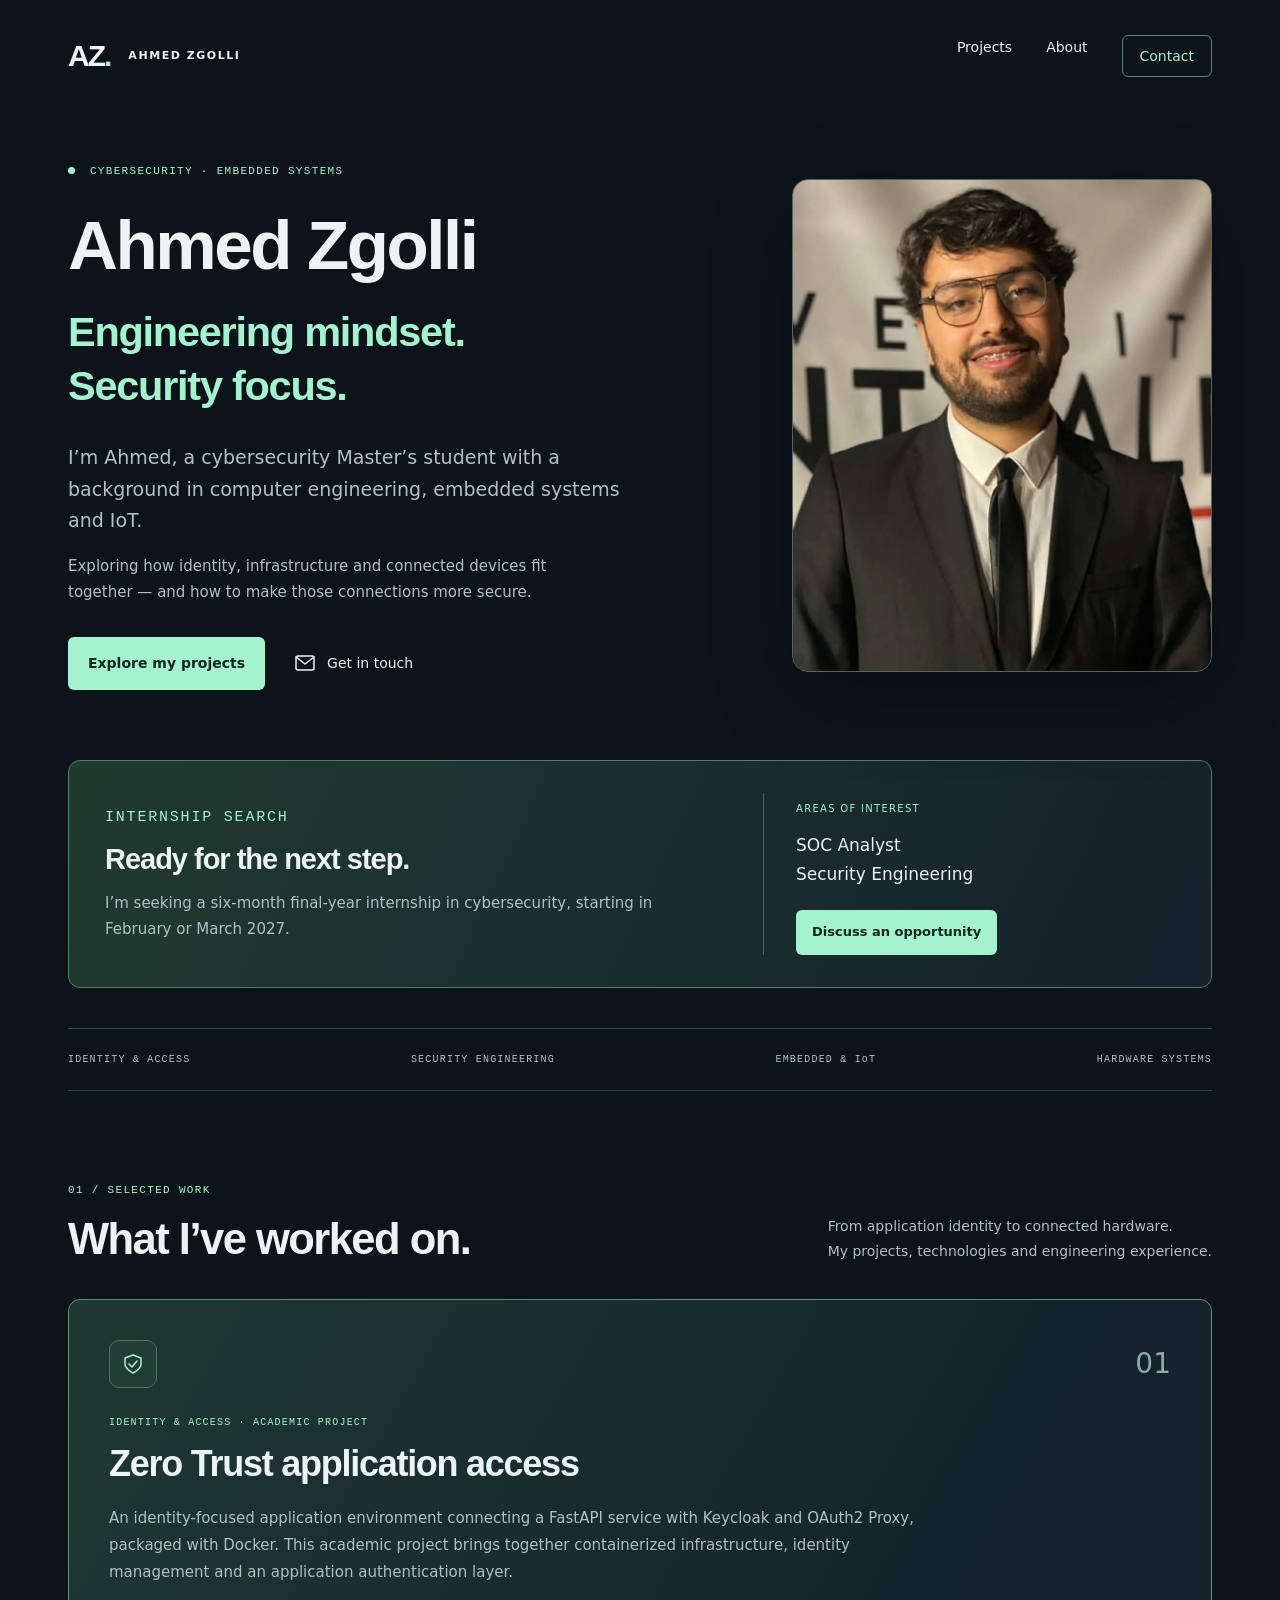
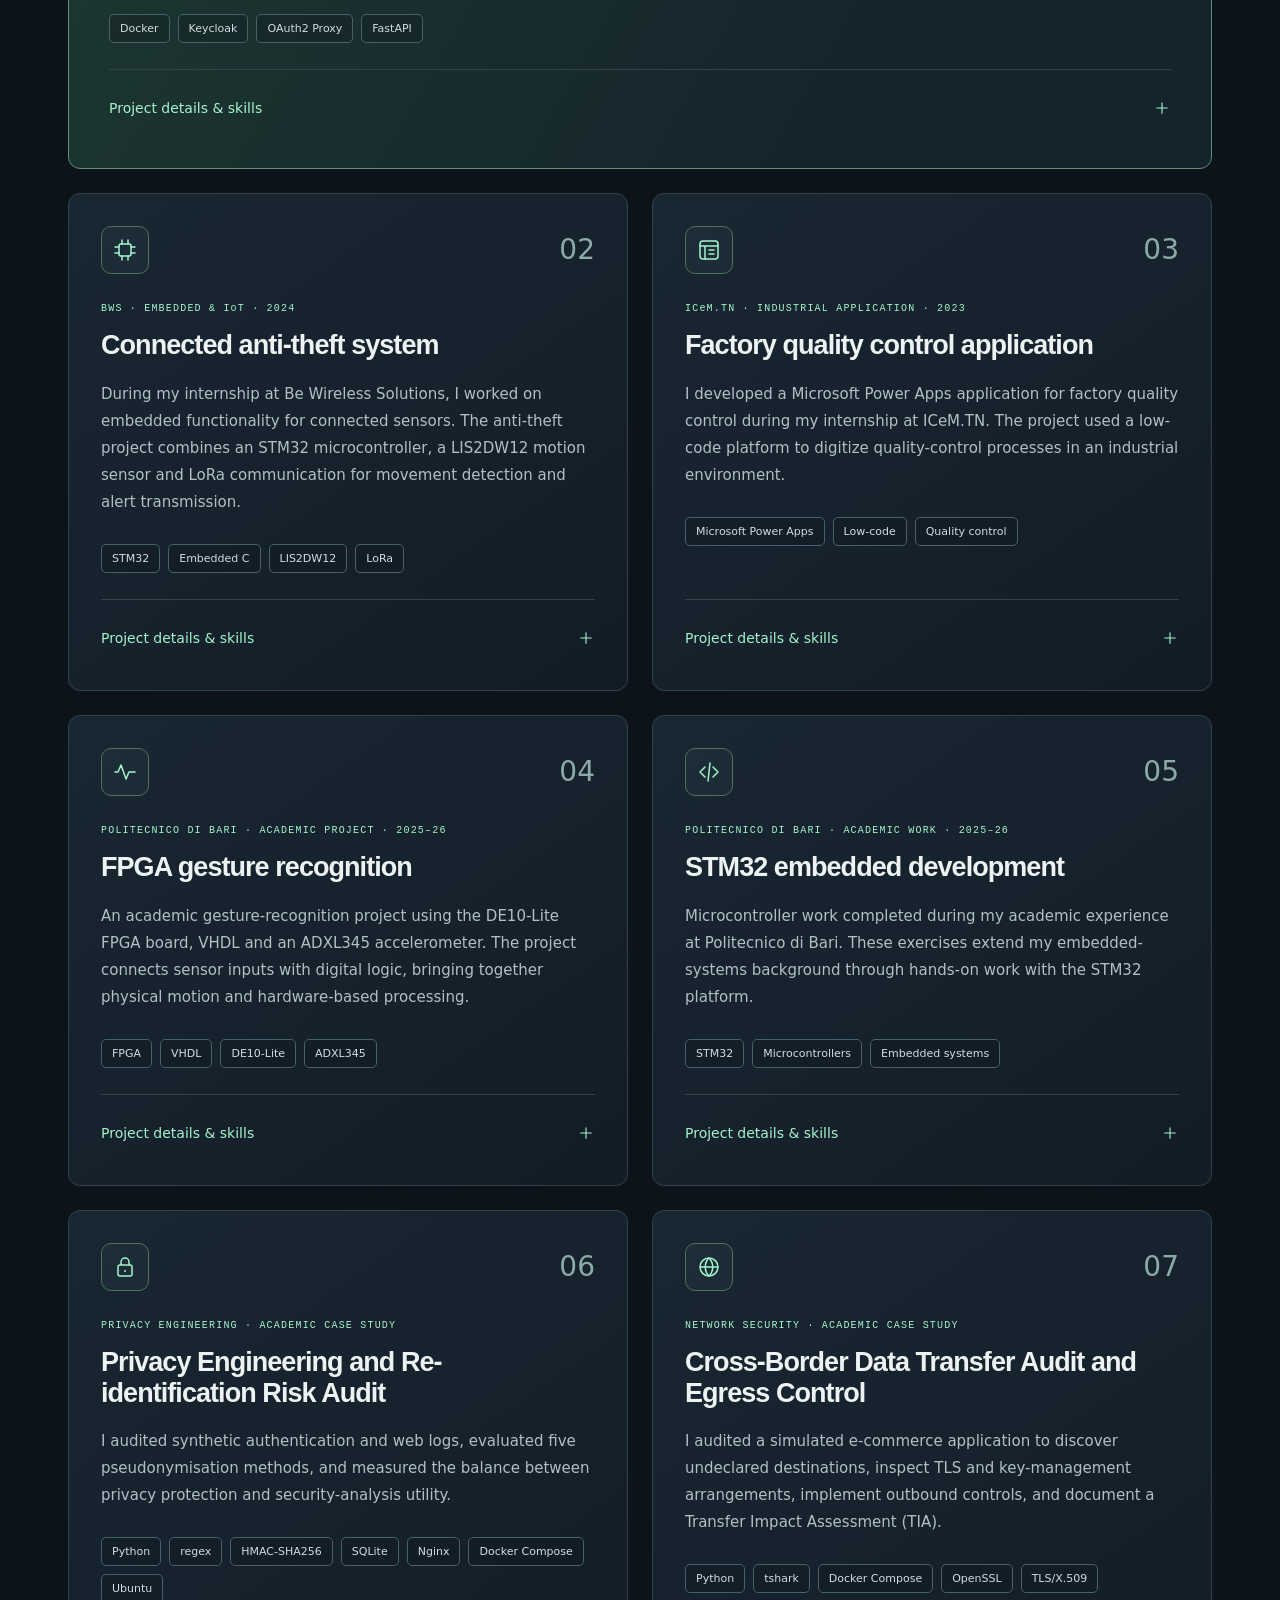
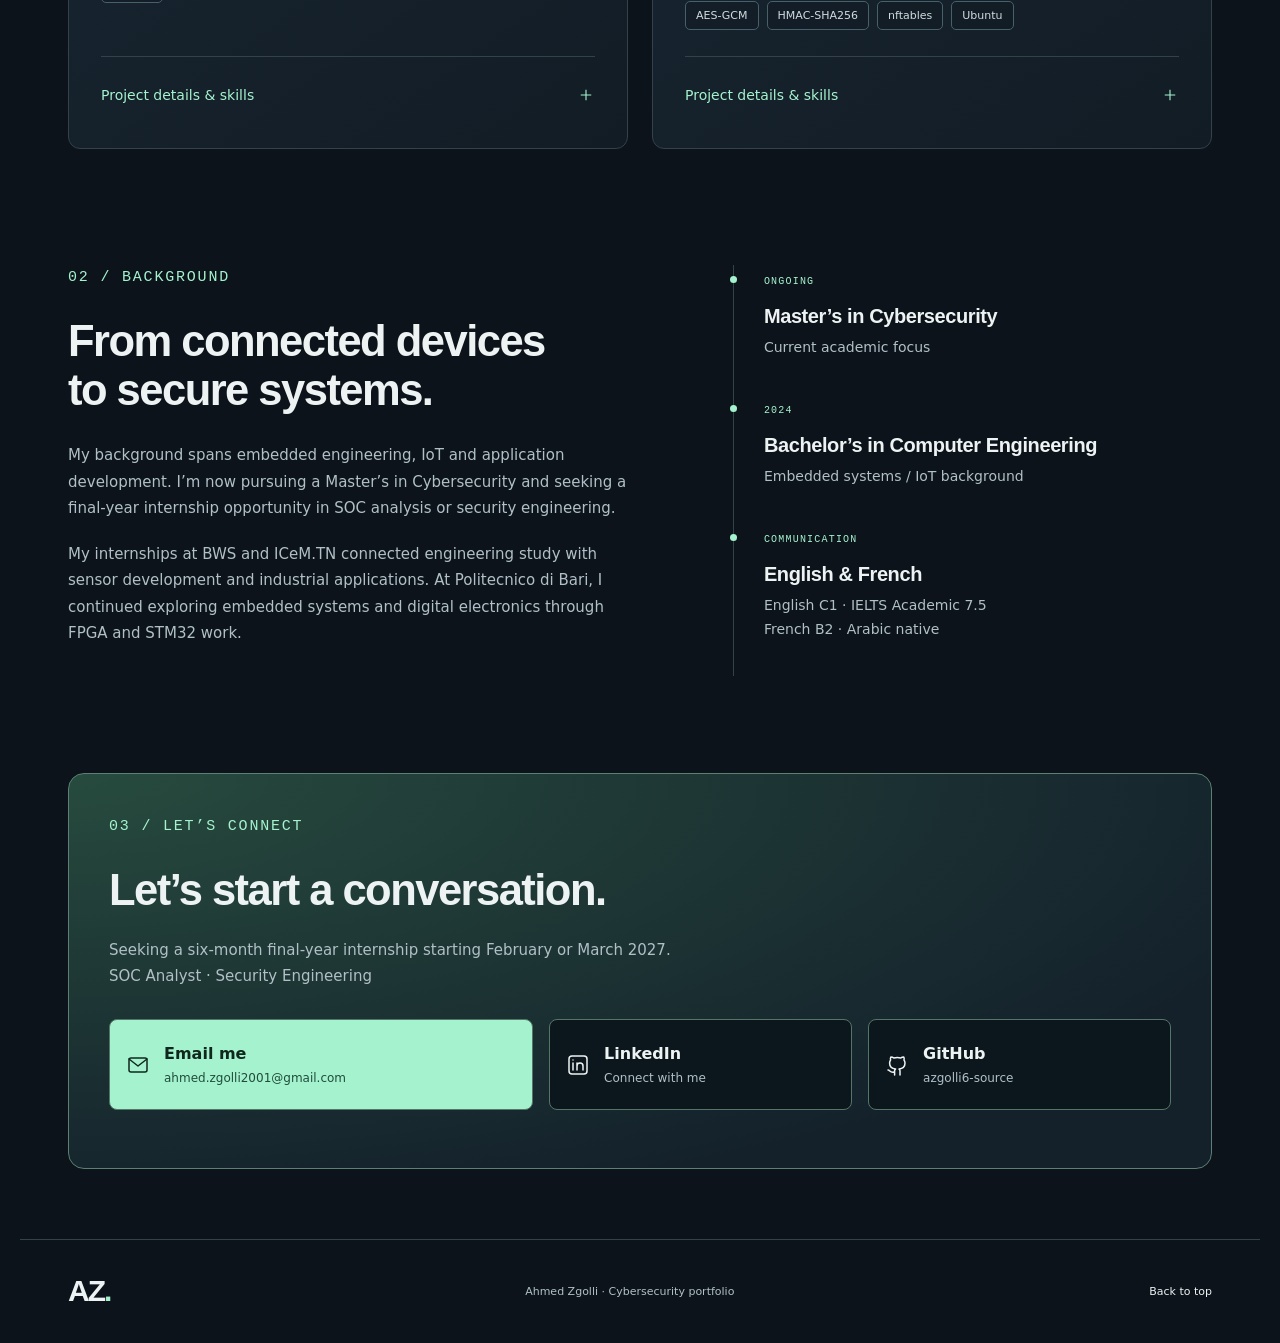
==== commit b0692067: "Add files via upload" ====
--- a/index.html
+++ b/index.html
@@ -1,26 +1,28 @@
-<!doctype html>
-<html lang="en">
-<head>
-<link rel="canonical" href="https://azgolli6-source.github.io/">
-<meta charset="utf-8"><meta name="viewport" content="width=device-width, initial-scale=1">
-<title>Ahmed Zgolli — Cybersecurity Portfolio</title>
-<meta name="description" content="Ahmed Zgolli, cybersecurity Master's student seeking a six-month final-year internship in SOC analysis or security engineering from February or March 2027. Explore academic and engineering project case studies.">
-<meta name="theme-color" content="#10171c"><meta property="og:title" content="Ahmed Zgolli — Cybersecurity Portfolio"><meta property="og:description" content="Cybersecurity, identity, embedded systems. Academic project case studies and a six-month final-year internship search for 2027."><meta property="og:type" content="website">
-<link rel="icon" href="favicon.svg" type="image/svg+xml"><link rel="stylesheet" href="styles-v3.css">
-</head>
-<body>
-<a class="skip" href="#main">Skip to content</a>
-<header class="header"><a class="brand" href="#" aria-label="Ahmed Zgolli home"><span class="monogram">AZ<span>.</span></span><span>AHMED ZGOLLI</span></a><nav aria-label="Main navigation"><a href="#work">Projects</a><a href="#about">About</a><a href="#contact">Contact </a></nav></header>
-<main id="main">
-<section class="hero" aria-labelledby="hero-title"><div><p class="eyebrow"><span class="dot"></span> CYBERSECURITY · EMBEDDED SYSTEMS</p><h1 id="hero-title">Ahmed Zgolli<span class="hero-subtitle">Engineering mindset.<br>Security focus.</span></h1><p class="intro">I’m Ahmed, a cybersecurity Master’s student with a background in computer engineering, embedded systems and IoT.</p><p class="subintro">Exploring how identity, infrastructure and connected devices fit together — and how to make those connections more secure.</p><div class="actions"><a class="button primary" href="#work">Explore my projects </a><a class="text-link" href="mailto:ahmed.zgolli2001@gmail.com"><svg class="icon" width="24" height="24" viewBox="0 0 24 24" fill="none" stroke="currentColor" stroke-width="1.5" stroke-linecap="round" stroke-linejoin="round" aria-hidden="true"><rect x="3" y="5" width="18" height="14" rx="2"/><path d="m3 6 9 7 9-7"/></svg>Get in touch </a></div></div>
-<figure class="portrait"><img src="ahmed-zgolli.jpg" width="928" height="1022" alt="Ahmed Zgolli wearing a dark suit and tie" fetchpriority="high"></figure></section>
-<aside class="internship-search" aria-labelledby="internship-title"><div><p class="eyebrow">INTERNSHIP SEARCH</p><h2 id="internship-title">Ready for the next step.</h2><p>I’m seeking a six-month final-year internship in cybersecurity, starting in February or March 2027.</p></div><div class="internship-focus"><span>AREAS OF INTEREST</span><p>SOC Analyst<br>Security Engineering</p><a class="button primary" href="mailto:ahmed.zgolli2001@gmail.com">Discuss an opportunity</a></div></aside>
-<div class="discipline-strip" aria-label="Areas of interest"><span>IDENTITY & ACCESS</span><span>SECURITY ENGINEERING</span><span>EMBEDDED & IoT</span><span>HARDWARE SYSTEMS</span></div>
-<section id="work" class="section"><div class="section-heading"><div><p class="eyebrow">01 / SELECTED WORK</p><h2>What I’ve worked on.</h2></div><p>From application identity to connected hardware.<br>My projects, technologies and engineering experience.</p></div>
-<div class="project-grid"><article class="project"><div class="project-top"><span class="project-icon"><svg class="icon" width="24" height="24" viewBox="0 0 24 24" fill="none" stroke="currentColor" stroke-width="1.5" stroke-linecap="round" stroke-linejoin="round" aria-hidden="true"><path d="m12 3 8 3v6c0 5-8 9-8 9s-8-4-8-9V6z"/><path d="m8 12 3 3 5-6"/></svg></span><span class="number">01</span></div><p class="eyebrow">IDENTITY & ACCESS · ACADEMIC PROJECT</p><h3>Zero Trust application access</h3><p>An identity-focused application environment connecting a FastAPI service with Keycloak and OAuth2 Proxy, packaged with Docker. This academic project brings together containerized infrastructure, identity management and an application authentication layer.</p><div class="tags"><span>Docker</span><span>Keycloak</span><span>OAuth2 Proxy</span><span>FastAPI</span></div><details><summary>Project details & skills<svg class="icon" width="24" height="24" viewBox="0 0 24 24" fill="none" stroke="currentColor" stroke-width="1.5" stroke-linecap="round" stroke-linejoin="round" aria-hidden="true"><path d="M12 5v14M5 12h14"/></svg></summary><div class="detail-body"><h4>Project focus</h4><p>The project centers on the relationship between an application, an authentication layer and an identity provider. Docker organizes the services, Keycloak provides the identity platform, and OAuth2 Proxy provides an authentication layer for application access.</p><h4>Skills applied</h4><p>Identity and access management; containerized service integration; application authentication; OAuth 2.0 and OpenID Connect concepts.</p></div></details></article><article class="project"><div class="project-top"><span class="project-icon"><svg class="icon" width="24" height="24" viewBox="0 0 24 24" fill="none" stroke="currentColor" stroke-width="1.5" stroke-linecap="round" stroke-linejoin="round" aria-hidden="true"><rect x="6" y="6" width="12" height="12" rx="2"/><path d="M9 2v4m6-4v4M9 18v4m6-4v4M2 9h4m-4 6h4m12-6h4m-4 6h4"/></svg></span><span class="number">02</span></div><p class="eyebrow">BWS · EMBEDDED & IoT · 2024</p><h3>Connected anti-theft system</h3><p>During my internship at Be Wireless Solutions, I worked on embedded functionality for connected sensors. The anti-theft project combines an STM32 microcontroller, a LIS2DW12 motion sensor and LoRa communication for movement detection and alert transmission.</p><div class="tags"><span>STM32</span><span>Embedded C</span><span>LIS2DW12</span><span>LoRa</span></div><details><summary>Project details & skills<svg class="icon" width="24" height="24" viewBox="0 0 24 24" fill="none" stroke="currentColor" stroke-width="1.5" stroke-linecap="round" stroke-linejoin="round" aria-hidden="true"><path d="M12 5v14M5 12h14"/></svg></summary><div class="detail-body"><h4>Project focus</h4><p>I developed embedded functionality, integrated motion sensing and LoRa communication, and carried out functional testing and debugging. The work connected sensor behavior, firmware logic and wireless alert transmission.</p><h4>Skills applied</h4><p>Embedded C development; sensor integration; microcontroller programming; LoRa communication; functional testing and hardware/software debugging.</p></div></details></article><article class="project"><div class="project-top"><span class="project-icon"><svg class="icon" width="24" height="24" viewBox="0 0 24 24" fill="none" stroke="currentColor" stroke-width="1.5" stroke-linecap="round" stroke-linejoin="round" aria-hidden="true"><rect x="3" y="3" width="18" height="18" rx="3"/><path d="M3 8h18M8 8v13m4-9h5m-5 4h5"/></svg></span><span class="number">03</span></div><p class="eyebrow">ICeM.TN · INDUSTRIAL APPLICATION · 2023</p><h3>Factory quality control application</h3><p>I developed a Microsoft Power Apps application for factory quality control during my internship at ICeM.TN. The project used a low-code platform to digitize quality-control processes in an industrial environment.</p><div class="tags"><span>Microsoft Power Apps</span><span>Low-code</span><span>Quality control</span></div><details><summary>Project details & skills<svg class="icon" width="24" height="24" viewBox="0 0 24 24" fill="none" stroke="currentColor" stroke-width="1.5" stroke-linecap="round" stroke-linejoin="round" aria-hidden="true"><path d="M12 5v14M5 12h14"/></svg></summary><div class="detail-body"><h4>Project focus</h4><p>I translated a factory quality-control use case into an application using Power Apps. The project connected application development with the practical needs of industrial inspection processes.</p><h4>Skills applied</h4><p>Low-code application development; translating operational requirements into application workflows; digitization of quality-control processes.</p></div></details></article><article class="project"><div class="project-top"><span class="project-icon"><svg class="icon" width="24" height="24" viewBox="0 0 24 24" fill="none" stroke="currentColor" stroke-width="1.5" stroke-linecap="round" stroke-linejoin="round" aria-hidden="true"><path d="M2 12h3l3-7 5 14 3-7h6"/></svg></span><span class="number">04</span></div><p class="eyebrow">POLITECNICO DI BARI · ACADEMIC PROJECT · 2025–26</p><h3>FPGA gesture recognition</h3><p>An academic gesture-recognition project using the DE10-Lite FPGA board, VHDL and an ADXL345 accelerometer. The project connects sensor inputs with digital logic, bringing together physical motion and hardware-based processing.</p><div class="tags"><span>FPGA</span><span>VHDL</span><span>DE10-Lite</span><span>ADXL345</span></div><details><summary>Project details & skills<svg class="icon" width="24" height="24" viewBox="0 0 24 24" fill="none" stroke="currentColor" stroke-width="1.5" stroke-linecap="round" stroke-linejoin="round" aria-hidden="true"><path d="M12 5v14M5 12h14"/></svg></summary><div class="detail-body"><h4>Project focus</h4><p>The work explores accelerometer input and gesture recognition on an FPGA platform. VHDL provides the hardware-description layer, while the DE10-Lite and ADXL345 form the hardware context.</p><h4>Skills applied</h4><p>Digital logic design; VHDL; FPGA development; accelerometer-based input processing.</p></div></details></article><article class="project"><div class="project-top"><span class="project-icon"><svg class="icon" width="24" height="24" viewBox="0 0 24 24" fill="none" stroke="currentColor" stroke-width="1.5" stroke-linecap="round" stroke-linejoin="round" aria-hidden="true"><path d="m8 7-5 5 5 5m8-10 5 5-5 5m-3-14-2 18"/></svg></span><span class="number">05</span></div><p class="eyebrow">POLITECNICO DI BARI · ACADEMIC WORK · 2025–26</p><h3>STM32 embedded development</h3><p>Microcontroller work completed during my academic experience at Politecnico di Bari. These exercises extend my embedded-systems background through hands-on work with the STM32 platform.</p><div class="tags"><span>STM32</span><span>Microcontrollers</span><span>Embedded systems</span></div><details><summary>Project details & skills<svg class="icon" width="24" height="24" viewBox="0 0 24 24" fill="none" stroke="currentColor" stroke-width="1.5" stroke-linecap="round" stroke-linejoin="round" aria-hidden="true"><path d="M12 5v14M5 12h14"/></svg></summary><div class="detail-body"><h4>Project focus</h4><p>This work focuses on microcontroller-based development and the connection between embedded software and its target hardware. It complements my experience with connected sensors and digital systems.</p><h4>Skills applied</h4><p>STM32 platform familiarity; microcontroller development; hardware-oriented problem solving.</p></div></details></article></div></section>
-<section id="about" class="section about"><div><p class="eyebrow">02 / BACKGROUND</p><h2>From connected devices<br>to secure systems.</h2><p>My background spans embedded engineering, IoT and application development. I’m now pursuing a Master’s in Cybersecurity and seeking a final-year internship opportunity in SOC analysis or security engineering.</p><p>My internships at BWS and ICeM.TN connected engineering study with sensor development and industrial applications. At Politecnico di Bari, I continued exploring embedded systems and digital electronics through FPGA and STM32 work.</p></div><div class="timeline"><div><span class="timeline-date">ONGOING</span><h3>Master’s in Cybersecurity</h3><p>Current academic focus</p></div><div><span class="timeline-date">2024</span><h3>Bachelor’s in Computer Engineering</h3><p>Embedded systems / IoT background</p></div><div><span class="timeline-date">COMMUNICATION</span><h3>English & French</h3><p>English C1 · IELTS Academic 7.5<br>French B2 · Arabic native</p></div></div></section>
-<section id="contact" class="contact section"><p class="eyebrow">03 / LET’S CONNECT</p><h2>Let’s start a conversation.</h2><p>Seeking a six-month final-year internship starting February or March 2027.<br>SOC Analyst · Security Engineering</p><div class="contact-links" aria-label="Contact Ahmed"><a href="mailto:ahmed.zgolli2001@gmail.com"><svg class="icon" width="24" height="24" viewBox="0 0 24 24" fill="none" stroke="currentColor" stroke-width="1.5" stroke-linecap="round" stroke-linejoin="round" aria-hidden="true"><rect x="3" y="5" width="18" height="14" rx="2"/><path d="m3 6 9 7 9-7"/></svg><span><strong>Email me</strong><small>ahmed.zgolli2001@gmail.com</small></span></a><a href="https://www.linkedin.com/in/ahmed-zgolli-774886394/"><svg class="icon" width="24" height="24" viewBox="0 0 24 24" fill="none" stroke="currentColor" stroke-width="1.5" stroke-linecap="round" stroke-linejoin="round" aria-hidden="true"><rect x="3" y="3" width="18" height="18" rx="3"/><path d="M7 10v7m0-10v.01M11 17v-7m0 3c0-4 6-4 6 0v4"/></svg><span><strong>LinkedIn</strong><small>Connect with me</small></span></a><a href="https://github.com/azgolli6-source"><svg class="icon" width="24" height="24" viewBox="0 0 24 24" fill="none" stroke="currentColor" stroke-width="1.5" stroke-linecap="round" stroke-linejoin="round" aria-hidden="true"><path d="M9 19c-4 1-4-2-6-2m12 5v-4c0-1-.3-1.6-1-2 3-.3 6-1.4 6-6a5 5 0 0 0-1-3c.3-1 .3-2-.2-3-2 0-3 1-3 1a12 12 0 0 0-7 0s-1-1-3-1c-.5 1-.5 2-.2 3a5 5 0 0 0-1 3c0 4.6 3 5.7 6 6-.7.4-1 1-1 2v4"/></svg><span><strong>GitHub</strong><small>azgolli6-source</small></span></a></div></section>
-</main><footer><a class="monogram" href="#" aria-label="Back to top">AZ<span>.</span></a><p>Ahmed Zgolli · Cybersecurity portfolio</p><a href="#main">Back to top</a></footer>
-</body></html>
-
-
+<!doctype html>
+<html lang="en">
+<head>
+<link rel="canonical" href="https://azgolli6-source.github.io/">
+<meta charset="utf-8"><meta name="viewport" content="width=device-width, initial-scale=1">
+<title>Ahmed Zgolli — Cybersecurity Portfolio</title>
+<meta name="description" content="Ahmed Zgolli, cybersecurity Master's student seeking a six-month final-year internship in SOC analysis or security engineering from February or March 2027. Explore academic and engineering project case studies.">
+<meta name="theme-color" content="#10171c"><meta property="og:title" content="Ahmed Zgolli — Cybersecurity Portfolio"><meta property="og:description" content="Cybersecurity, identity, embedded systems. Academic project case studies and a six-month final-year internship search for 2027."><meta property="og:type" content="website">
+<link rel="icon" href="favicon.svg" type="image/svg+xml"><link rel="stylesheet" href="styles-v3.css">
+</head>
+<body>
+<a class="skip" href="#main">Skip to content</a>
+<header class="header"><a class="brand" href="#" aria-label="Ahmed Zgolli home"><span class="monogram">AZ<span>.</span></span><span>AHMED ZGOLLI</span></a><nav aria-label="Main navigation"><a href="#work">Projects</a><a href="#about">About</a><a href="#contact">Contact </a></nav></header>
+<main id="main">
+<section class="hero" aria-labelledby="hero-title"><div><p class="eyebrow"><span class="dot"></span> CYBERSECURITY · EMBEDDED SYSTEMS</p><h1 id="hero-title">Ahmed Zgolli<span class="hero-subtitle">Engineering mindset.<br>Security focus.</span></h1><p class="intro">I’m Ahmed, a cybersecurity Master’s student with a background in computer engineering, embedded systems and IoT.</p><p class="subintro">Exploring how identity, infrastructure and connected devices fit together — and how to make those connections more secure.</p><div class="actions"><a class="button primary" href="#work">Explore my projects </a><a class="text-link" href="mailto:ahmed.zgolli2001@gmail.com"><svg class="icon" width="24" height="24" viewBox="0 0 24 24" fill="none" stroke="currentColor" stroke-width="1.5" stroke-linecap="round" stroke-linejoin="round" aria-hidden="true"><rect x="3" y="5" width="18" height="14" rx="2"/><path d="m3 6 9 7 9-7"/></svg>Get in touch </a></div></div>
+<figure class="portrait"><img src="ahmed-zgolli.jpg" width="928" height="1022" alt="Ahmed Zgolli wearing a dark suit and tie" fetchpriority="high"></figure></section>
+<aside class="internship-search" aria-labelledby="internship-title"><div><p class="eyebrow">INTERNSHIP SEARCH</p><h2 id="internship-title">Ready for the next step.</h2><p>I’m seeking a six-month final-year internship in cybersecurity, starting in February or March 2027.</p></div><div class="internship-focus"><span>AREAS OF INTEREST</span><p>SOC Analyst<br>Security Engineering</p><a class="button primary" href="mailto:ahmed.zgolli2001@gmail.com">Discuss an opportunity</a></div></aside>
+<div class="discipline-strip" aria-label="Areas of interest"><span>IDENTITY & ACCESS</span><span>SECURITY ENGINEERING</span><span>EMBEDDED & IoT</span><span>HARDWARE SYSTEMS</span></div>
+<section id="work" class="section"><div class="section-heading"><div><p class="eyebrow">01 / SELECTED WORK</p><h2>What I’ve worked on.</h2></div><p>From application identity to connected hardware.<br>My projects, technologies and engineering experience.</p></div>
+<div class="project-grid"><article class="project"><div class="project-top"><span class="project-icon"><svg class="icon" width="24" height="24" viewBox="0 0 24 24" fill="none" stroke="currentColor" stroke-width="1.5" stroke-linecap="round" stroke-linejoin="round" aria-hidden="true"><path d="m12 3 8 3v6c0 5-8 9-8 9s-8-4-8-9V6z"/><path d="m8 12 3 3 5-6"/></svg></span><span class="number">01</span></div><p class="eyebrow">IDENTITY & ACCESS · ACADEMIC PROJECT</p><h3>Zero Trust application access</h3><p>An identity-focused application environment connecting a FastAPI service with Keycloak and OAuth2 Proxy, packaged with Docker. This academic project brings together containerized infrastructure, identity management and an application authentication layer.</p><div class="tags"><span>Docker</span><span>Keycloak</span><span>OAuth2 Proxy</span><span>FastAPI</span></div><details><summary>Project details & skills<svg class="icon" width="24" height="24" viewBox="0 0 24 24" fill="none" stroke="currentColor" stroke-width="1.5" stroke-linecap="round" stroke-linejoin="round" aria-hidden="true"><path d="M12 5v14M5 12h14"/></svg></summary><div class="detail-body"><h4>Project focus</h4><p>The project centers on the relationship between an application, an authentication layer and an identity provider. Docker organizes the services, Keycloak provides the identity platform, and OAuth2 Proxy provides an authentication layer for application access.</p><h4>Skills applied</h4><p>Identity and access management; containerized service integration; application authentication; OAuth 2.0 and OpenID Connect concepts.</p></div></details></article><article class="project"><div class="project-top"><span class="project-icon"><svg class="icon" width="24" height="24" viewBox="0 0 24 24" fill="none" stroke="currentColor" stroke-width="1.5" stroke-linecap="round" stroke-linejoin="round" aria-hidden="true"><rect x="6" y="6" width="12" height="12" rx="2"/><path d="M9 2v4m6-4v4M9 18v4m6-4v4M2 9h4m-4 6h4m12-6h4m-4 6h4"/></svg></span><span class="number">02</span></div><p class="eyebrow">BWS · EMBEDDED & IoT · 2024</p><h3>Connected anti-theft system</h3><p>During my internship at Be Wireless Solutions, I worked on embedded functionality for connected sensors. The anti-theft project combines an STM32 microcontroller, a LIS2DW12 motion sensor and LoRa communication for movement detection and alert transmission.</p><div class="tags"><span>STM32</span><span>Embedded C</span><span>LIS2DW12</span><span>LoRa</span></div><details><summary>Project details & skills<svg class="icon" width="24" height="24" viewBox="0 0 24 24" fill="none" stroke="currentColor" stroke-width="1.5" stroke-linecap="round" stroke-linejoin="round" aria-hidden="true"><path d="M12 5v14M5 12h14"/></svg></summary><div class="detail-body"><h4>Project focus</h4><p>I developed embedded functionality, integrated motion sensing and LoRa communication, and carried out functional testing and debugging. The work connected sensor behavior, firmware logic and wireless alert transmission.</p><h4>Skills applied</h4><p>Embedded C development; sensor integration; microcontroller programming; LoRa communication; functional testing and hardware/software debugging.</p></div></details></article><article class="project"><div class="project-top"><span class="project-icon"><svg class="icon" width="24" height="24" viewBox="0 0 24 24" fill="none" stroke="currentColor" stroke-width="1.5" stroke-linecap="round" stroke-linejoin="round" aria-hidden="true"><rect x="3" y="3" width="18" height="18" rx="3"/><path d="M3 8h18M8 8v13m4-9h5m-5 4h5"/></svg></span><span class="number">03</span></div><p class="eyebrow">ICeM.TN · INDUSTRIAL APPLICATION · 2023</p><h3>Factory quality control application</h3><p>I developed a Microsoft Power Apps application for factory quality control during my internship at ICeM.TN. The project used a low-code platform to digitize quality-control processes in an industrial environment.</p><div class="tags"><span>Microsoft Power Apps</span><span>Low-code</span><span>Quality control</span></div><details><summary>Project details & skills<svg class="icon" width="24" height="24" viewBox="0 0 24 24" fill="none" stroke="currentColor" stroke-width="1.5" stroke-linecap="round" stroke-linejoin="round" aria-hidden="true"><path d="M12 5v14M5 12h14"/></svg></summary><div class="detail-body"><h4>Project focus</h4><p>I translated a factory quality-control use case into an application using Power Apps. The project connected application development with the practical needs of industrial inspection processes.</p><h4>Skills applied</h4><p>Low-code application development; translating operational requirements into application workflows; digitization of quality-control processes.</p></div></details></article><article class="project"><div class="project-top"><span class="project-icon"><svg class="icon" width="24" height="24" viewBox="0 0 24 24" fill="none" stroke="currentColor" stroke-width="1.5" stroke-linecap="round" stroke-linejoin="round" aria-hidden="true"><path d="M2 12h3l3-7 5 14 3-7h6"/></svg></span><span class="number">04</span></div><p class="eyebrow">POLITECNICO DI BARI · ACADEMIC PROJECT · 2025–26</p><h3>FPGA gesture recognition</h3><p>An academic gesture-recognition project using the DE10-Lite FPGA board, VHDL and an ADXL345 accelerometer. The project connects sensor inputs with digital logic, bringing together physical motion and hardware-based processing.</p><div class="tags"><span>FPGA</span><span>VHDL</span><span>DE10-Lite</span><span>ADXL345</span></div><details><summary>Project details & skills<svg class="icon" width="24" height="24" viewBox="0 0 24 24" fill="none" stroke="currentColor" stroke-width="1.5" stroke-linecap="round" stroke-linejoin="round" aria-hidden="true"><path d="M12 5v14M5 12h14"/></svg></summary><div class="detail-body"><h4>Project focus</h4><p>The work explores accelerometer input and gesture recognition on an FPGA platform. VHDL provides the hardware-description layer, while the DE10-Lite and ADXL345 form the hardware context.</p><h4>Skills applied</h4><p>Digital logic design; VHDL; FPGA development; accelerometer-based input processing.</p></div></details></article><article class="project"><div class="project-top"><span class="project-icon"><svg class="icon" width="24" height="24" viewBox="0 0 24 24" fill="none" stroke="currentColor" stroke-width="1.5" stroke-linecap="round" stroke-linejoin="round" aria-hidden="true"><path d="m8 7-5 5 5 5m8-10 5 5-5 5m-3-14-2 18"/></svg></span><span class="number">05</span></div><p class="eyebrow">POLITECNICO DI BARI · ACADEMIC WORK · 2025–26</p><h3>STM32 embedded development</h3><p>Microcontroller work completed during my academic experience at Politecnico di Bari. These exercises extend my embedded-systems background through hands-on work with the STM32 platform.</p><div class="tags"><span>STM32</span><span>Microcontrollers</span><span>Embedded systems</span></div><details><summary>Project details & skills<svg class="icon" width="24" height="24" viewBox="0 0 24 24" fill="none" stroke="currentColor" stroke-width="1.5" stroke-linecap="round" stroke-linejoin="round" aria-hidden="true"><path d="M12 5v14M5 12h14"/></svg></summary><div class="detail-body"><h4>Project focus</h4><p>This work focuses on microcontroller-based development and the connection between embedded software and its target hardware. It complements my experience with connected sensors and digital systems.</p><h4>Skills applied</h4><p>STM32 platform familiarity; microcontroller development; hardware-oriented problem solving.</p></div></details></article><article class="project" id="privacy-engineering"><div class="project-top"><span class="project-icon"><svg class="icon" width="24" height="24" viewBox="0 0 24 24" fill="none" stroke="currentColor" stroke-width="1.5" aria-hidden="true"><rect x="5" y="10" width="14" height="11" rx="2"/><path d="M8 10V7a4 4 0 0 1 8 0v3m-4 5v2"/></svg></span><span class="number">06</span></div><p class="eyebrow">PRIVACY ENGINEERING · ACADEMIC CASE STUDY</p><h3>Privacy Engineering and Re-identification Risk Audit</h3><p>I audited synthetic authentication and web logs, evaluated five pseudonymisation methods, and measured the balance between privacy protection and security-analysis utility.</p><div class="tags"><span>Python</span><span>regex</span><span>HMAC-SHA256</span><span>SQLite</span><span>Nginx</span><span>Docker Compose</span><span>Ubuntu</span></div><details><summary>Project details &amp; skills<svg class="icon" width="24" height="24" viewBox="0 0 24 24" fill="none" stroke="currentColor" stroke-width="1.5" aria-hidden="true"><path d="M12 5v14M5 12h14"/></svg></summary><div class="detail-body"><h4>Work completed</h4><ul><li>Deployed the academic environment using Ubuntu, VirtualBox and Docker Compose.</li><li>Configured a regex-based scanner to classify personal identifiers, quasi-identifiers and secrets, correcting false IPv4 detections caused by browser versions.</li><li>Minimized Nginx logging by removing URL parameters, Referer and User-Agent fields and truncating IP addresses.</li><li>Completed and tested Python functions for HMAC-SHA256 pseudonymisation, SQLite-backed static and daily tokenisation, and record minimisation.</li><li>Evaluated k-anonymity, uniqueness, profile linkability and distinct l-diversity.</li><li>Applied generalisation, weekly pseudonym rotation and iterative suppression.</li><li>Explored Laplace noise and contribution clipping in a differential privacy exercise.</li></ul><h4>Verified results in the academic environment</h4><ul><li>The initial partner export contained 3,539 events; 11.5% of persistent pseudonym profiles were unique.</li><li>Remediation achieved k ≥ 5 and l ≥ 2 while retaining 3,525 records and all 169 sensitive accesses.</li><li>A stricter configuration achieved k ≥ 10 and l ≥ 3 while retaining 3,487 records.</li></ul><h4>Scope &amp; limitations</h4><p>The thresholds apply to selected quasi-identifiers and do not prove anonymity. The differential privacy exercise has additional composition and publication limitations. These results demonstrate behavior in the academic scenario, rather than production-grade anonymisation or a complete differential privacy deployment.</p><h4>Skills applied</h4><p>Privacy-risk analysis; log minimisation; pseudonymisation and tokenisation; Python testing; k-anonymity and l-diversity evaluation; privacy–utility analysis; technical reporting.</p><h4>Academic attribution &amp; my contribution</h4><p>Academic case study based on instructor-provided scenarios, datasets, infrastructure and skeleton code. Completed with AI-assisted Python implementations and guidance. My work included deployment, configuration, execution, troubleshooting, testing, evidence collection, interpretation and reporting.</p></div></details></article>
+<article class="project" id="egress-control"><div class="project-top"><span class="project-icon"><svg class="icon" width="24" height="24" viewBox="0 0 24 24" fill="none" stroke="currentColor" stroke-width="1.5" aria-hidden="true"><circle cx="12" cy="12" r="9"/><path d="M3 12h18M12 3c5 5 5 13 0 18-5-5-5-13 0-18"/></svg></span><span class="number">07</span></div><p class="eyebrow">NETWORK SECURITY · ACADEMIC CASE STUDY</p><h3>Cross-Border Data Transfer Audit and Egress Control</h3><p>I audited a simulated e-commerce application to discover undeclared destinations, inspect TLS and key-management arrangements, implement outbound controls, and document a Transfer Impact Assessment (TIA).</p><div class="tags"><span>Python</span><span>tshark</span><span>Docker Compose</span><span>OpenSSL</span><span>TLS/X.509</span><span>AES-GCM</span><span>HMAC-SHA256</span><span>nftables</span><span>Ubuntu</span></div><details><summary>Project details &amp; skills<svg class="icon" width="24" height="24" viewBox="0 0 24 24" fill="none" stroke="currentColor" stroke-width="1.5" aria-hidden="true"><path d="M12 5v14M5 12h14"/></svg></summary><div class="detail-body"><h4>Work completed</h4><ul><li>Deployed a twelve-container environment using Docker Compose.</li><li>Captured application traffic with tshark and extracted destination IPs, TLS SNI, HTTP hosts and connection volumes.</li><li>Completed Python functions for TLS ClientHello parsing, longest-prefix GeoIP lookup and comparison against a declared transfer register.</li><li>Inspected TLS certificates and distinguished server-region information from certificate-holder identity.</li><li>Enabled client-side AES-256-GCM invoice encryption using the academic environment’s local KMS.</li><li>Configured gateway allow/block decisions and HMAC-based CRM pseudonymisation.</li><li>Applied nftables rules and tested direct connections that bypassed the proxy.</li><li>Produced a TIA discussing GDPR transfer requirements, Tunisian authorization requirements, residual risks and decisions by recipient.</li></ul><h4>Verified results in the academic environment</h4><ul><li>Identified eight initial destinations, four undeclared, including one using unencrypted HTTP.</li><li>Verified that stored invoices changed to the CSENC1 encrypted format and that the CRM received pseudonyms for names, emails and telephone numbers.</li><li>After confinement, 23 permitted application calls succeeded and 18 calls to undeclared destinations failed.</li><li>A direct blocked connection incremented the nftables rejection counter.</li></ul><h4>Scope &amp; limitations</h4><p>Countries, providers and certifications are simulated. Gateway decisions do not establish legal compliance. The Python parser does not reassemble TCP streams; HTTP payload evidence remains incomplete in the live CSV. The observed tests demonstrate controls in this academic environment, rather than production-wide enforcement or legal certification.</p><h4>Skills applied</h4><p>Traffic analysis; TLS and certificate inspection; transfer-register comparison; client-side encryption configuration; egress filtering; proxy-bypass testing; pseudonymisation; impact assessment and reporting.</p><h4>Academic attribution &amp; my contribution</h4><p>Academic case study based on instructor-provided scenarios, datasets, infrastructure and skeleton code. Completed with AI-assisted Python implementations and guidance. My work included deployment, configuration, execution, troubleshooting, testing, evidence collection, interpretation and reporting.</p></div></details></article>
+</div></section>
+<section id="about" class="section about"><div><p class="eyebrow">02 / BACKGROUND</p><h2>From connected devices<br>to secure systems.</h2><p>My background spans embedded engineering, IoT and application development. I’m now pursuing a Master’s in Cybersecurity and seeking a final-year internship opportunity in SOC analysis or security engineering.</p><p>My internships at BWS and ICeM.TN connected engineering study with sensor development and industrial applications. At Politecnico di Bari, I continued exploring embedded systems and digital electronics through FPGA and STM32 work.</p></div><div class="timeline"><div><span class="timeline-date">ONGOING</span><h3>Master’s in Cybersecurity</h3><p>Current academic focus</p></div><div><span class="timeline-date">2024</span><h3>Bachelor’s in Computer Engineering</h3><p>Embedded systems / IoT background</p></div><div><span class="timeline-date">COMMUNICATION</span><h3>English & French</h3><p>English C1 · IELTS Academic 7.5<br>French B2 · Arabic native</p></div></div></section>
+<section id="contact" class="contact section"><p class="eyebrow">03 / LET’S CONNECT</p><h2>Let’s start a conversation.</h2><p>Seeking a six-month final-year internship starting February or March 2027.<br>SOC Analyst · Security Engineering</p><div class="contact-links" aria-label="Contact Ahmed"><a href="mailto:ahmed.zgolli2001@gmail.com"><svg class="icon" width="24" height="24" viewBox="0 0 24 24" fill="none" stroke="currentColor" stroke-width="1.5" stroke-linecap="round" stroke-linejoin="round" aria-hidden="true"><rect x="3" y="5" width="18" height="14" rx="2"/><path d="m3 6 9 7 9-7"/></svg><span><strong>Email me</strong><small>ahmed.zgolli2001@gmail.com</small></span></a><a href="https://www.linkedin.com/in/ahmed-zgolli-774886394/"><svg class="icon" width="24" height="24" viewBox="0 0 24 24" fill="none" stroke="currentColor" stroke-width="1.5" stroke-linecap="round" stroke-linejoin="round" aria-hidden="true"><rect x="3" y="3" width="18" height="18" rx="3"/><path d="M7 10v7m0-10v.01M11 17v-7m0 3c0-4 6-4 6 0v4"/></svg><span><strong>LinkedIn</strong><small>Connect with me</small></span></a><a href="https://github.com/azgolli6-source"><svg class="icon" width="24" height="24" viewBox="0 0 24 24" fill="none" stroke="currentColor" stroke-width="1.5" stroke-linecap="round" stroke-linejoin="round" aria-hidden="true"><path d="M9 19c-4 1-4-2-6-2m12 5v-4c0-1-.3-1.6-1-2 3-.3 6-1.4 6-6a5 5 0 0 0-1-3c.3-1 .3-2-.2-3-2 0-3 1-3 1a12 12 0 0 0-7 0s-1-1-3-1c-.5 1-.5 2-.2 3a5 5 0 0 0-1 3c0 4.6 3 5.7 6 6-.7.4-1 1-1 2v4"/></svg><span><strong>GitHub</strong><small>azgolli6-source</small></span></a></div></section>
+</main><footer><a class="monogram" href="#" aria-label="Back to top">AZ<span>.</span></a><p>Ahmed Zgolli · Cybersecurity portfolio</p><a href="#main">Back to top</a></footer>
+</body></html>
+
+
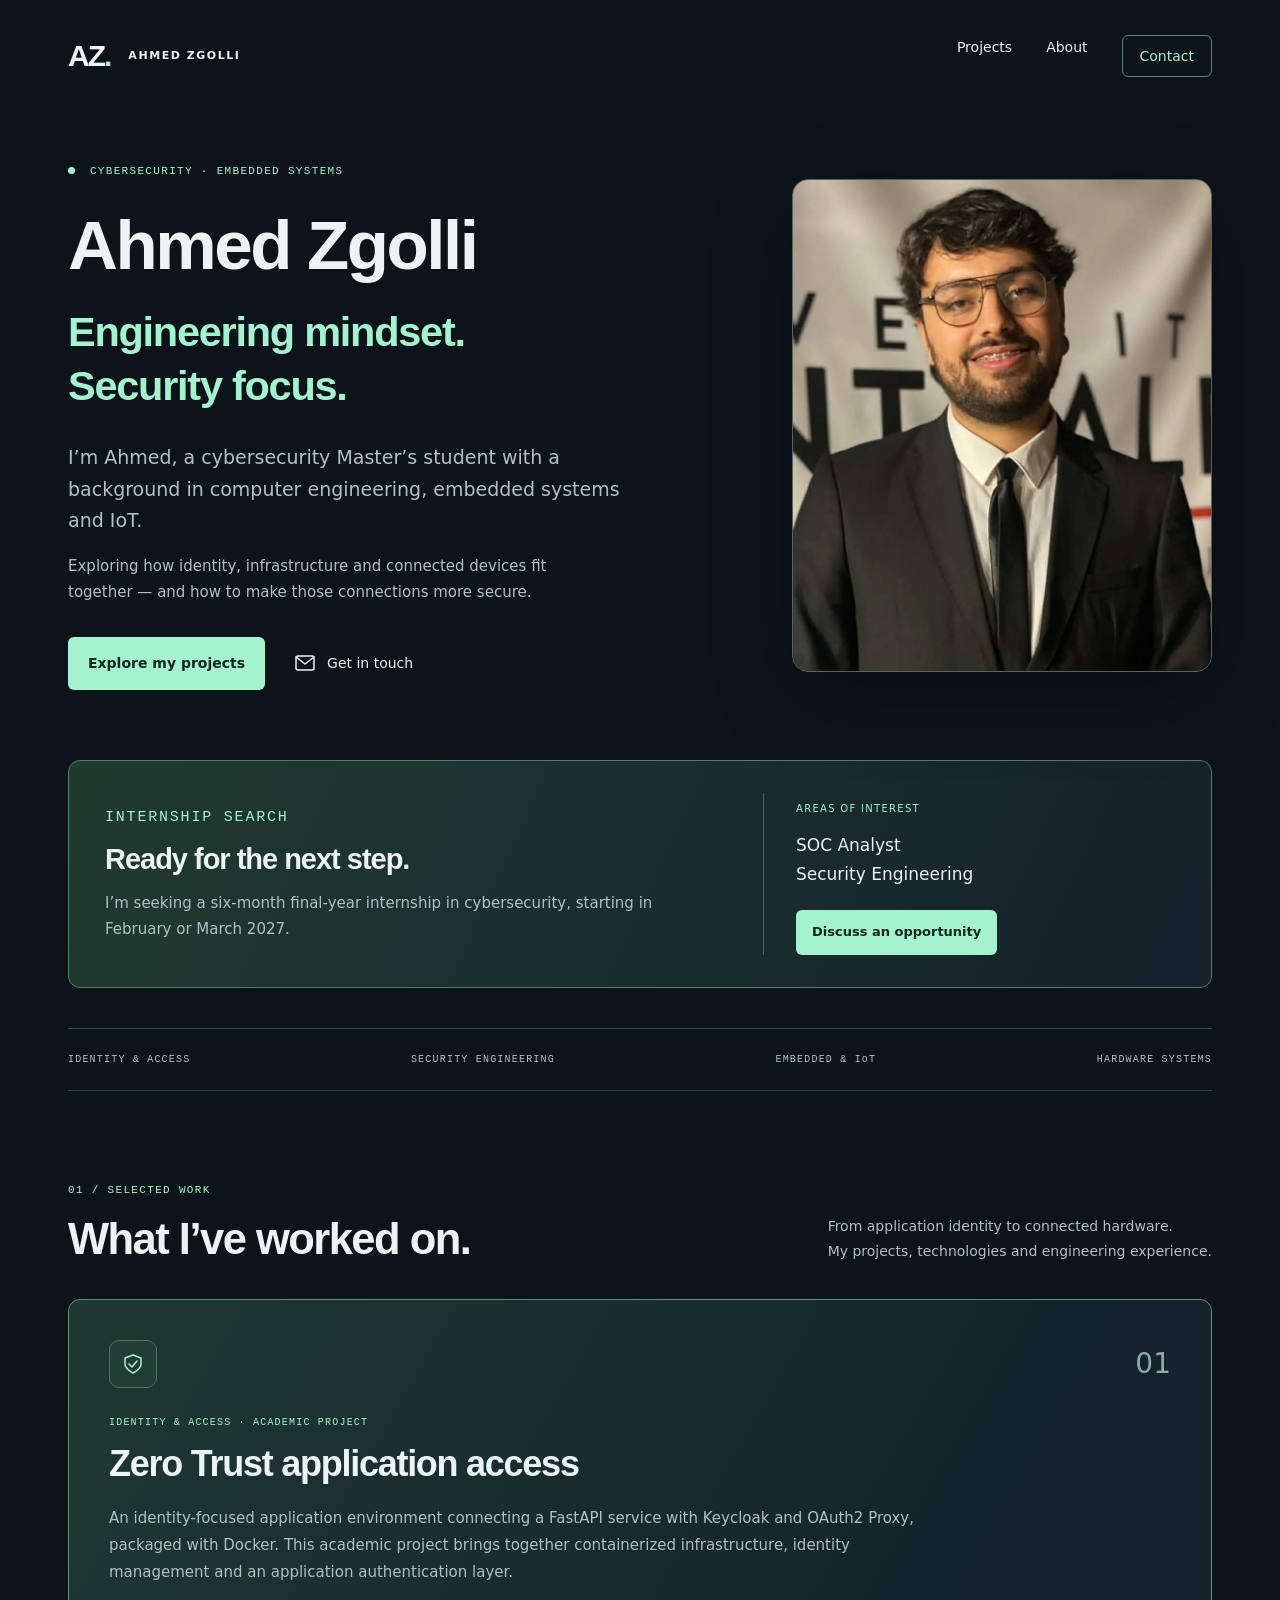
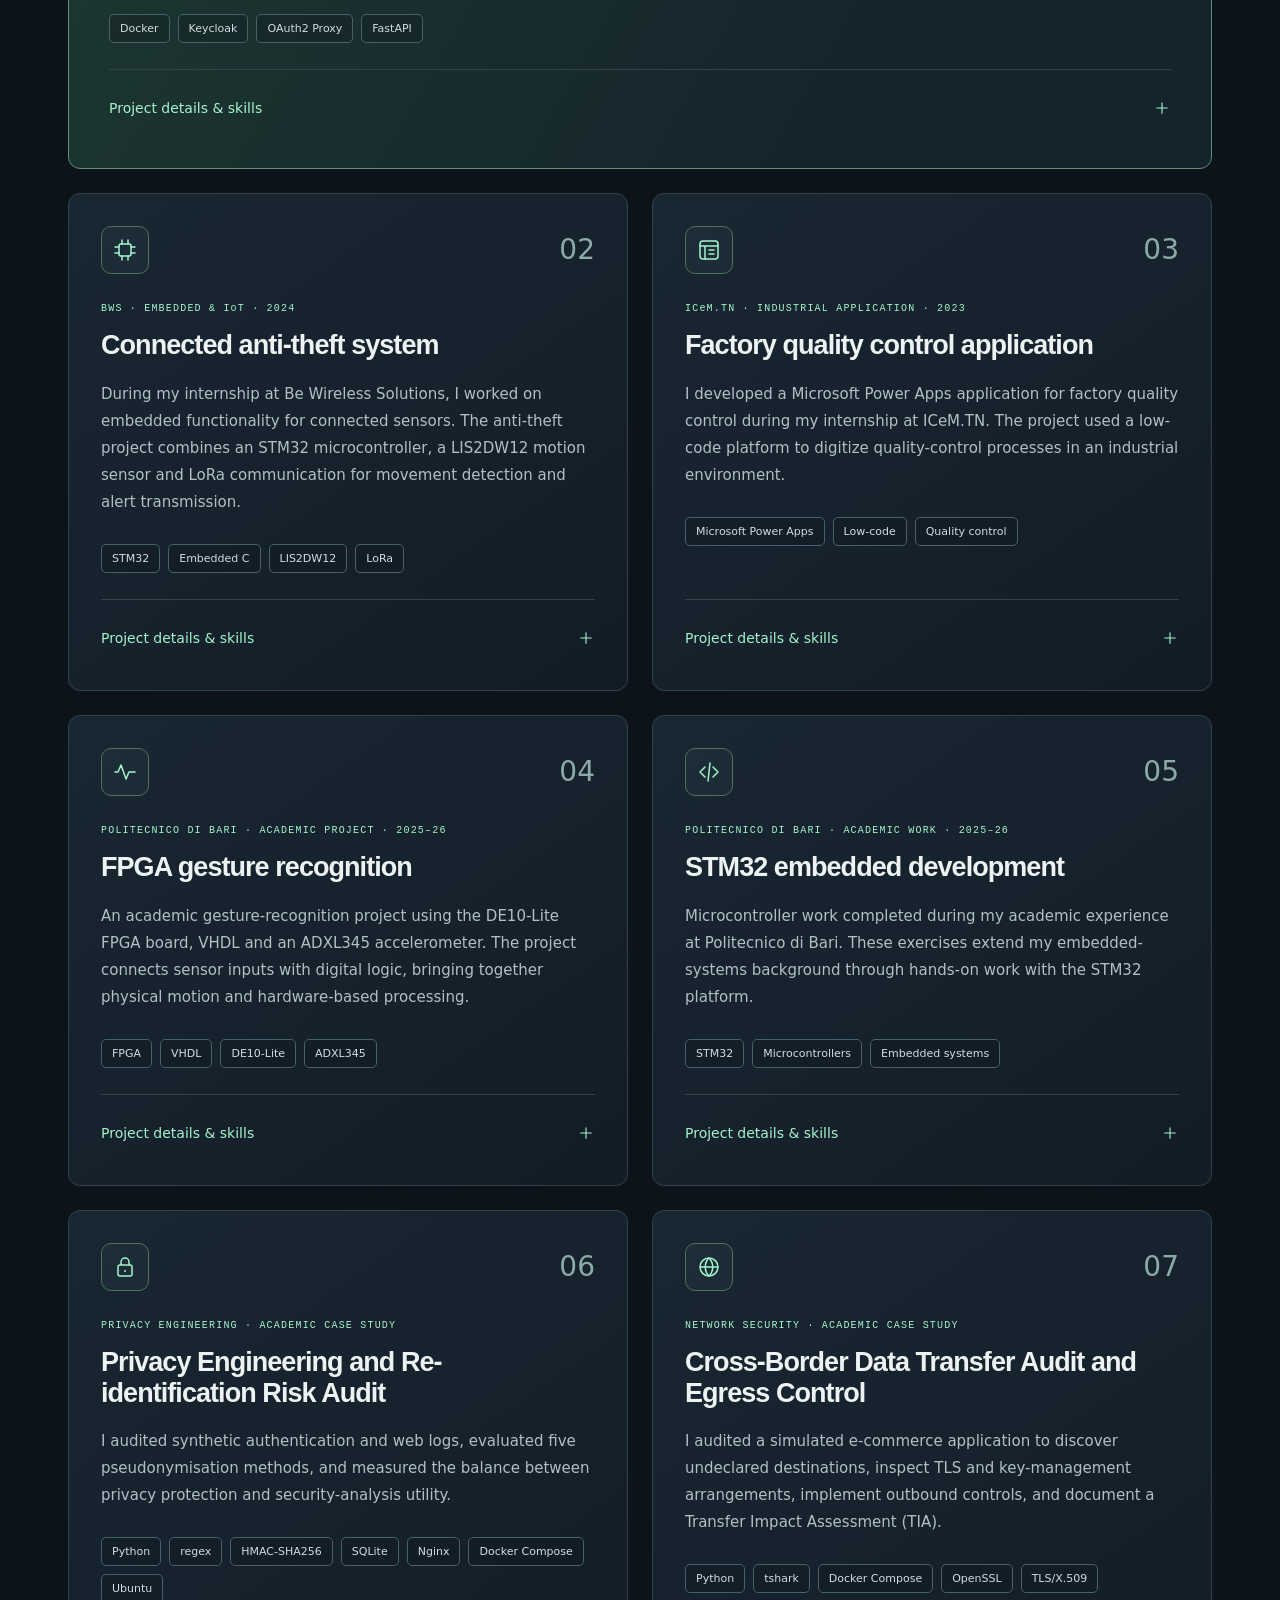
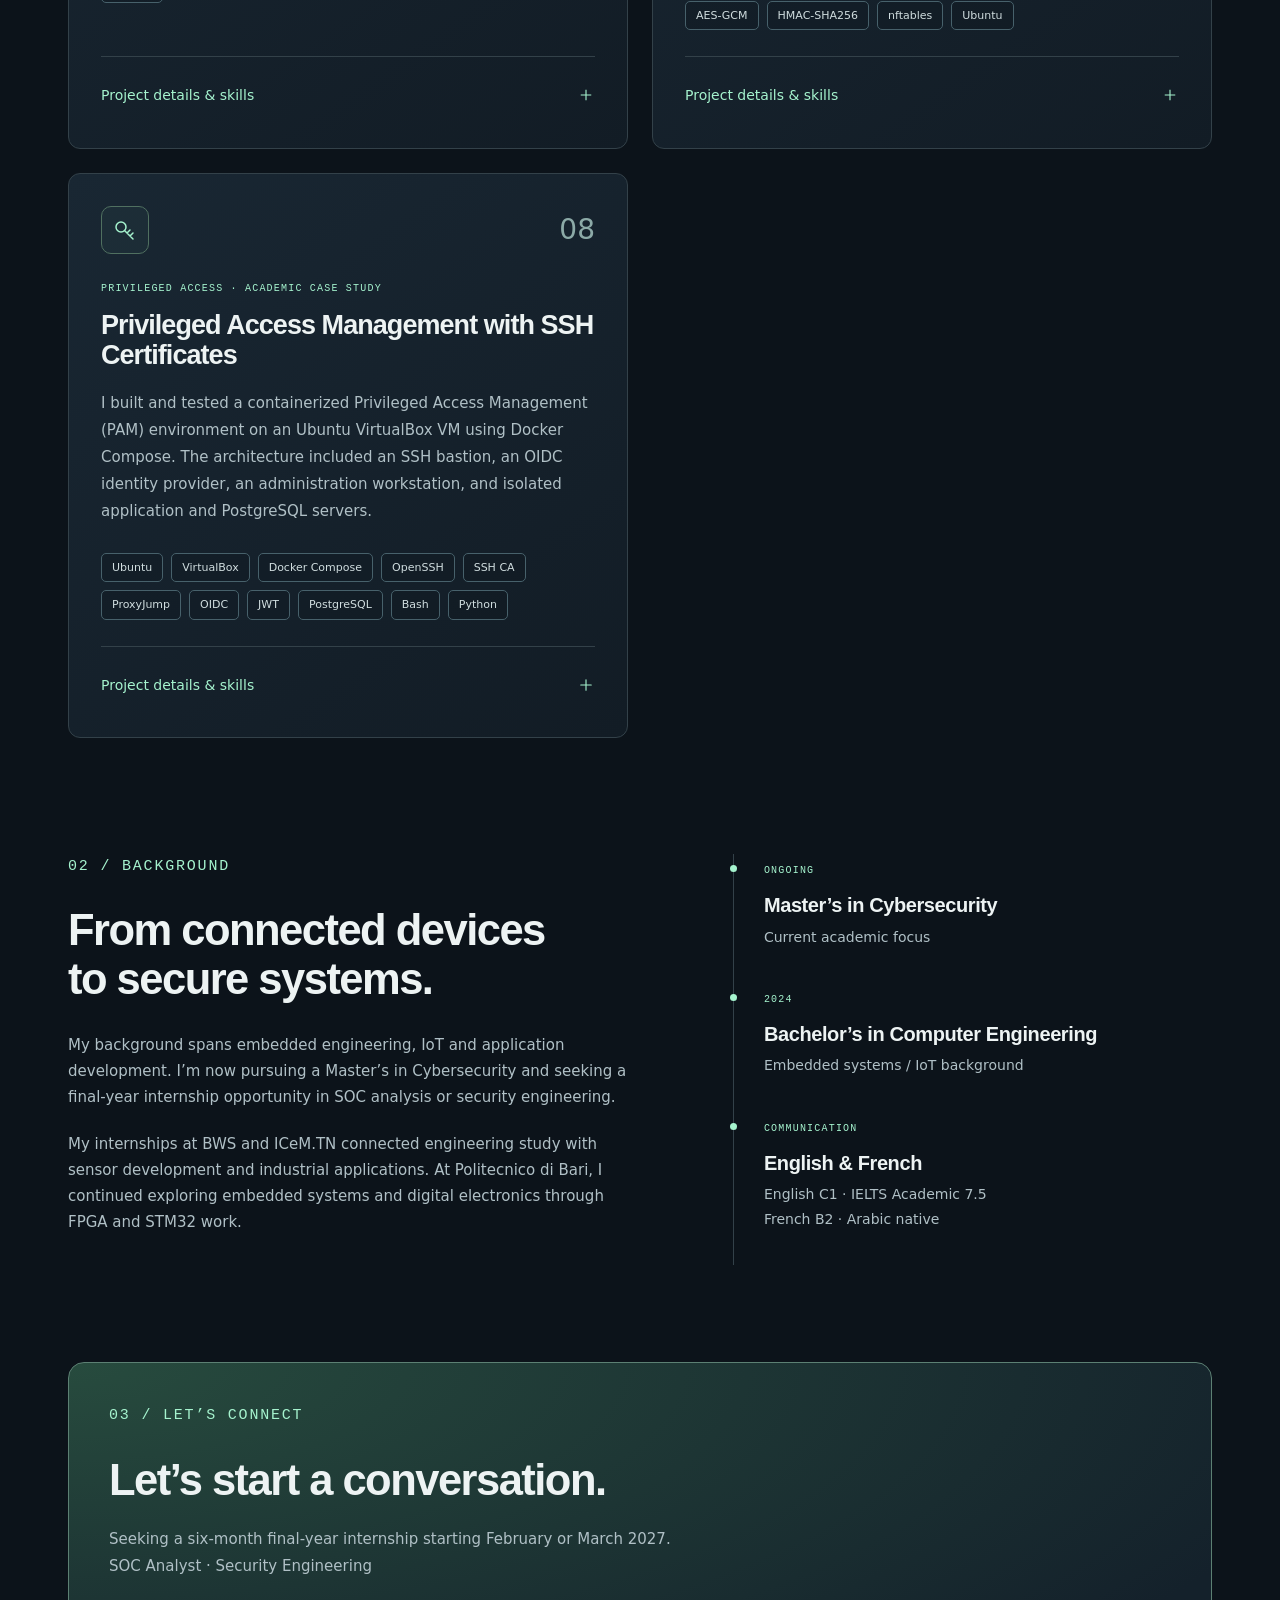
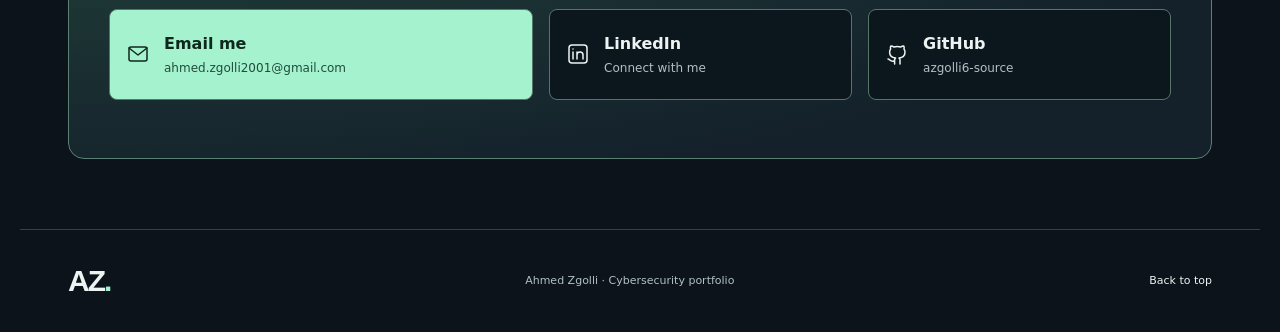
==== commit 23c07532: "Add files via upload" ====
--- a/index.html
+++ b/index.html
@@ -19,6 +19,7 @@
 <section id="work" class="section"><div class="section-heading"><div><p class="eyebrow">01 / SELECTED WORK</p><h2>What I’ve worked on.</h2></div><p>From application identity to connected hardware.<br>My projects, technologies and engineering experience.</p></div>
 <div class="project-grid"><article class="project"><div class="project-top"><span class="project-icon"><svg class="icon" width="24" height="24" viewBox="0 0 24 24" fill="none" stroke="currentColor" stroke-width="1.5" stroke-linecap="round" stroke-linejoin="round" aria-hidden="true"><path d="m12 3 8 3v6c0 5-8 9-8 9s-8-4-8-9V6z"/><path d="m8 12 3 3 5-6"/></svg></span><span class="number">01</span></div><p class="eyebrow">IDENTITY & ACCESS · ACADEMIC PROJECT</p><h3>Zero Trust application access</h3><p>An identity-focused application environment connecting a FastAPI service with Keycloak and OAuth2 Proxy, packaged with Docker. This academic project brings together containerized infrastructure, identity management and an application authentication layer.</p><div class="tags"><span>Docker</span><span>Keycloak</span><span>OAuth2 Proxy</span><span>FastAPI</span></div><details><summary>Project details & skills<svg class="icon" width="24" height="24" viewBox="0 0 24 24" fill="none" stroke="currentColor" stroke-width="1.5" stroke-linecap="round" stroke-linejoin="round" aria-hidden="true"><path d="M12 5v14M5 12h14"/></svg></summary><div class="detail-body"><h4>Project focus</h4><p>The project centers on the relationship between an application, an authentication layer and an identity provider. Docker organizes the services, Keycloak provides the identity platform, and OAuth2 Proxy provides an authentication layer for application access.</p><h4>Skills applied</h4><p>Identity and access management; containerized service integration; application authentication; OAuth 2.0 and OpenID Connect concepts.</p></div></details></article><article class="project"><div class="project-top"><span class="project-icon"><svg class="icon" width="24" height="24" viewBox="0 0 24 24" fill="none" stroke="currentColor" stroke-width="1.5" stroke-linecap="round" stroke-linejoin="round" aria-hidden="true"><rect x="6" y="6" width="12" height="12" rx="2"/><path d="M9 2v4m6-4v4M9 18v4m6-4v4M2 9h4m-4 6h4m12-6h4m-4 6h4"/></svg></span><span class="number">02</span></div><p class="eyebrow">BWS · EMBEDDED & IoT · 2024</p><h3>Connected anti-theft system</h3><p>During my internship at Be Wireless Solutions, I worked on embedded functionality for connected sensors. The anti-theft project combines an STM32 microcontroller, a LIS2DW12 motion sensor and LoRa communication for movement detection and alert transmission.</p><div class="tags"><span>STM32</span><span>Embedded C</span><span>LIS2DW12</span><span>LoRa</span></div><details><summary>Project details & skills<svg class="icon" width="24" height="24" viewBox="0 0 24 24" fill="none" stroke="currentColor" stroke-width="1.5" stroke-linecap="round" stroke-linejoin="round" aria-hidden="true"><path d="M12 5v14M5 12h14"/></svg></summary><div class="detail-body"><h4>Project focus</h4><p>I developed embedded functionality, integrated motion sensing and LoRa communication, and carried out functional testing and debugging. The work connected sensor behavior, firmware logic and wireless alert transmission.</p><h4>Skills applied</h4><p>Embedded C development; sensor integration; microcontroller programming; LoRa communication; functional testing and hardware/software debugging.</p></div></details></article><article class="project"><div class="project-top"><span class="project-icon"><svg class="icon" width="24" height="24" viewBox="0 0 24 24" fill="none" stroke="currentColor" stroke-width="1.5" stroke-linecap="round" stroke-linejoin="round" aria-hidden="true"><rect x="3" y="3" width="18" height="18" rx="3"/><path d="M3 8h18M8 8v13m4-9h5m-5 4h5"/></svg></span><span class="number">03</span></div><p class="eyebrow">ICeM.TN · INDUSTRIAL APPLICATION · 2023</p><h3>Factory quality control application</h3><p>I developed a Microsoft Power Apps application for factory quality control during my internship at ICeM.TN. The project used a low-code platform to digitize quality-control processes in an industrial environment.</p><div class="tags"><span>Microsoft Power Apps</span><span>Low-code</span><span>Quality control</span></div><details><summary>Project details & skills<svg class="icon" width="24" height="24" viewBox="0 0 24 24" fill="none" stroke="currentColor" stroke-width="1.5" stroke-linecap="round" stroke-linejoin="round" aria-hidden="true"><path d="M12 5v14M5 12h14"/></svg></summary><div class="detail-body"><h4>Project focus</h4><p>I translated a factory quality-control use case into an application using Power Apps. The project connected application development with the practical needs of industrial inspection processes.</p><h4>Skills applied</h4><p>Low-code application development; translating operational requirements into application workflows; digitization of quality-control processes.</p></div></details></article><article class="project"><div class="project-top"><span class="project-icon"><svg class="icon" width="24" height="24" viewBox="0 0 24 24" fill="none" stroke="currentColor" stroke-width="1.5" stroke-linecap="round" stroke-linejoin="round" aria-hidden="true"><path d="M2 12h3l3-7 5 14 3-7h6"/></svg></span><span class="number">04</span></div><p class="eyebrow">POLITECNICO DI BARI · ACADEMIC PROJECT · 2025–26</p><h3>FPGA gesture recognition</h3><p>An academic gesture-recognition project using the DE10-Lite FPGA board, VHDL and an ADXL345 accelerometer. The project connects sensor inputs with digital logic, bringing together physical motion and hardware-based processing.</p><div class="tags"><span>FPGA</span><span>VHDL</span><span>DE10-Lite</span><span>ADXL345</span></div><details><summary>Project details & skills<svg class="icon" width="24" height="24" viewBox="0 0 24 24" fill="none" stroke="currentColor" stroke-width="1.5" stroke-linecap="round" stroke-linejoin="round" aria-hidden="true"><path d="M12 5v14M5 12h14"/></svg></summary><div class="detail-body"><h4>Project focus</h4><p>The work explores accelerometer input and gesture recognition on an FPGA platform. VHDL provides the hardware-description layer, while the DE10-Lite and ADXL345 form the hardware context.</p><h4>Skills applied</h4><p>Digital logic design; VHDL; FPGA development; accelerometer-based input processing.</p></div></details></article><article class="project"><div class="project-top"><span class="project-icon"><svg class="icon" width="24" height="24" viewBox="0 0 24 24" fill="none" stroke="currentColor" stroke-width="1.5" stroke-linecap="round" stroke-linejoin="round" aria-hidden="true"><path d="m8 7-5 5 5 5m8-10 5 5-5 5m-3-14-2 18"/></svg></span><span class="number">05</span></div><p class="eyebrow">POLITECNICO DI BARI · ACADEMIC WORK · 2025–26</p><h3>STM32 embedded development</h3><p>Microcontroller work completed during my academic experience at Politecnico di Bari. These exercises extend my embedded-systems background through hands-on work with the STM32 platform.</p><div class="tags"><span>STM32</span><span>Microcontrollers</span><span>Embedded systems</span></div><details><summary>Project details & skills<svg class="icon" width="24" height="24" viewBox="0 0 24 24" fill="none" stroke="currentColor" stroke-width="1.5" stroke-linecap="round" stroke-linejoin="round" aria-hidden="true"><path d="M12 5v14M5 12h14"/></svg></summary><div class="detail-body"><h4>Project focus</h4><p>This work focuses on microcontroller-based development and the connection between embedded software and its target hardware. It complements my experience with connected sensors and digital systems.</p><h4>Skills applied</h4><p>STM32 platform familiarity; microcontroller development; hardware-oriented problem solving.</p></div></details></article><article class="project" id="privacy-engineering"><div class="project-top"><span class="project-icon"><svg class="icon" width="24" height="24" viewBox="0 0 24 24" fill="none" stroke="currentColor" stroke-width="1.5" aria-hidden="true"><rect x="5" y="10" width="14" height="11" rx="2"/><path d="M8 10V7a4 4 0 0 1 8 0v3m-4 5v2"/></svg></span><span class="number">06</span></div><p class="eyebrow">PRIVACY ENGINEERING · ACADEMIC CASE STUDY</p><h3>Privacy Engineering and Re-identification Risk Audit</h3><p>I audited synthetic authentication and web logs, evaluated five pseudonymisation methods, and measured the balance between privacy protection and security-analysis utility.</p><div class="tags"><span>Python</span><span>regex</span><span>HMAC-SHA256</span><span>SQLite</span><span>Nginx</span><span>Docker Compose</span><span>Ubuntu</span></div><details><summary>Project details &amp; skills<svg class="icon" width="24" height="24" viewBox="0 0 24 24" fill="none" stroke="currentColor" stroke-width="1.5" aria-hidden="true"><path d="M12 5v14M5 12h14"/></svg></summary><div class="detail-body"><h4>Work completed</h4><ul><li>Deployed the academic environment using Ubuntu, VirtualBox and Docker Compose.</li><li>Configured a regex-based scanner to classify personal identifiers, quasi-identifiers and secrets, correcting false IPv4 detections caused by browser versions.</li><li>Minimized Nginx logging by removing URL parameters, Referer and User-Agent fields and truncating IP addresses.</li><li>Completed and tested Python functions for HMAC-SHA256 pseudonymisation, SQLite-backed static and daily tokenisation, and record minimisation.</li><li>Evaluated k-anonymity, uniqueness, profile linkability and distinct l-diversity.</li><li>Applied generalisation, weekly pseudonym rotation and iterative suppression.</li><li>Explored Laplace noise and contribution clipping in a differential privacy exercise.</li></ul><h4>Verified results in the academic environment</h4><ul><li>The initial partner export contained 3,539 events; 11.5% of persistent pseudonym profiles were unique.</li><li>Remediation achieved k ≥ 5 and l ≥ 2 while retaining 3,525 records and all 169 sensitive accesses.</li><li>A stricter configuration achieved k ≥ 10 and l ≥ 3 while retaining 3,487 records.</li></ul><h4>Scope &amp; limitations</h4><p>The thresholds apply to selected quasi-identifiers and do not prove anonymity. The differential privacy exercise has additional composition and publication limitations. These results demonstrate behavior in the academic scenario, rather than production-grade anonymisation or a complete differential privacy deployment.</p><h4>Skills applied</h4><p>Privacy-risk analysis; log minimisation; pseudonymisation and tokenisation; Python testing; k-anonymity and l-diversity evaluation; privacy–utility analysis; technical reporting.</p><h4>Academic attribution &amp; my contribution</h4><p>Academic case study based on instructor-provided scenarios, datasets, infrastructure and skeleton code. Completed with AI-assisted Python implementations and guidance. My work included deployment, configuration, execution, troubleshooting, testing, evidence collection, interpretation and reporting.</p></div></details></article>
 <article class="project" id="egress-control"><div class="project-top"><span class="project-icon"><svg class="icon" width="24" height="24" viewBox="0 0 24 24" fill="none" stroke="currentColor" stroke-width="1.5" aria-hidden="true"><circle cx="12" cy="12" r="9"/><path d="M3 12h18M12 3c5 5 5 13 0 18-5-5-5-13 0-18"/></svg></span><span class="number">07</span></div><p class="eyebrow">NETWORK SECURITY · ACADEMIC CASE STUDY</p><h3>Cross-Border Data Transfer Audit and Egress Control</h3><p>I audited a simulated e-commerce application to discover undeclared destinations, inspect TLS and key-management arrangements, implement outbound controls, and document a Transfer Impact Assessment (TIA).</p><div class="tags"><span>Python</span><span>tshark</span><span>Docker Compose</span><span>OpenSSL</span><span>TLS/X.509</span><span>AES-GCM</span><span>HMAC-SHA256</span><span>nftables</span><span>Ubuntu</span></div><details><summary>Project details &amp; skills<svg class="icon" width="24" height="24" viewBox="0 0 24 24" fill="none" stroke="currentColor" stroke-width="1.5" aria-hidden="true"><path d="M12 5v14M5 12h14"/></svg></summary><div class="detail-body"><h4>Work completed</h4><ul><li>Deployed a twelve-container environment using Docker Compose.</li><li>Captured application traffic with tshark and extracted destination IPs, TLS SNI, HTTP hosts and connection volumes.</li><li>Completed Python functions for TLS ClientHello parsing, longest-prefix GeoIP lookup and comparison against a declared transfer register.</li><li>Inspected TLS certificates and distinguished server-region information from certificate-holder identity.</li><li>Enabled client-side AES-256-GCM invoice encryption using the academic environment’s local KMS.</li><li>Configured gateway allow/block decisions and HMAC-based CRM pseudonymisation.</li><li>Applied nftables rules and tested direct connections that bypassed the proxy.</li><li>Produced a TIA discussing GDPR transfer requirements, Tunisian authorization requirements, residual risks and decisions by recipient.</li></ul><h4>Verified results in the academic environment</h4><ul><li>Identified eight initial destinations, four undeclared, including one using unencrypted HTTP.</li><li>Verified that stored invoices changed to the CSENC1 encrypted format and that the CRM received pseudonyms for names, emails and telephone numbers.</li><li>After confinement, 23 permitted application calls succeeded and 18 calls to undeclared destinations failed.</li><li>A direct blocked connection incremented the nftables rejection counter.</li></ul><h4>Scope &amp; limitations</h4><p>Countries, providers and certifications are simulated. Gateway decisions do not establish legal compliance. The Python parser does not reassemble TCP streams; HTTP payload evidence remains incomplete in the live CSV. The observed tests demonstrate controls in this academic environment, rather than production-wide enforcement or legal certification.</p><h4>Skills applied</h4><p>Traffic analysis; TLS and certificate inspection; transfer-register comparison; client-side encryption configuration; egress filtering; proxy-bypass testing; pseudonymisation; impact assessment and reporting.</p><h4>Academic attribution &amp; my contribution</h4><p>Academic case study based on instructor-provided scenarios, datasets, infrastructure and skeleton code. Completed with AI-assisted Python implementations and guidance. My work included deployment, configuration, execution, troubleshooting, testing, evidence collection, interpretation and reporting.</p></div></details></article>
+<article class="project" id="pam-ssh-certificates"><div class="project-top"><span class="project-icon"><svg class="icon" width="24" height="24" viewBox="0 0 24 24" fill="none" stroke="currentColor" stroke-width="1.5" stroke-linecap="round" stroke-linejoin="round" aria-hidden="true"><circle cx="8" cy="9" r="5"/><path d="m12 13 8 8m-3-3 3-3m-6 0 3-3"/></svg></span><span class="number">08</span></div><p class="eyebrow">PRIVILEGED ACCESS · ACADEMIC CASE STUDY</p><h3>Privileged Access Management with SSH Certificates</h3><p>I built and tested a containerized Privileged Access Management (PAM) environment on an Ubuntu VirtualBox VM using Docker Compose. The architecture included an SSH bastion, an OIDC identity provider, an administration workstation, and isolated application and PostgreSQL servers.</p><div class="tags"><span>Ubuntu</span><span>VirtualBox</span><span>Docker Compose</span><span>OpenSSH</span><span>SSH CA</span><span>ProxyJump</span><span>OIDC</span><span>JWT</span><span>PostgreSQL</span><span>Bash</span><span>Python</span></div><details><summary>Project details &amp; skills<svg class="icon" width="24" height="24" viewBox="0 0 24 24" fill="none" stroke="currentColor" stroke-width="1.5" stroke-linecap="round" stroke-linejoin="round" aria-hidden="true"><path d="M12 5v14M5 12h14"/></svg></summary><div class="detail-body"><h4>Architecture &amp; access controls</h4><p>I implemented Just-In-Time access using short-lived SSH certificates, with role-based principals, source-address restrictions and certificate validity limits. The containerized environment brought together bastion-based access, an OIDC identity provider and separate application and database targets.</p><h4>Controls tested in the academic environment</h4><ul><li>Unauthorized-access rejection and certificate expiration.</li><li>Certificate revocation through an OpenSSH Key Revocation List (KRL).</li><li>Session recording and replay.</li><li>Command filtering for a restricted database role.</li></ul><h4>Troubleshooting &amp; implementation</h4><p>I troubleshot container startup, SSH account configuration, ProxyJump forwarding permissions and audit-log permissions, then documented the access-control behavior and security limitations.</p><h4>Scope &amp; limitations</h4><p>These tests demonstrate access controls in an academic environment. Targets remained directly reachable from the Docker host, so the bastion was not an exclusive access path from that host. Audit logging also required tamper-resistant protection. The project does not establish production-grade isolation or audit integrity.</p><h4>Skills applied</h4><p>Privileged access management; Just-In-Time access; SSH certificate lifecycle management; role-based principals; bastion and ProxyJump configuration; revocation testing; session auditing; restricted-role command filtering; container troubleshooting; security documentation.</p></div></details></article>
 </div></section>
 <section id="about" class="section about"><div><p class="eyebrow">02 / BACKGROUND</p><h2>From connected devices<br>to secure systems.</h2><p>My background spans embedded engineering, IoT and application development. I’m now pursuing a Master’s in Cybersecurity and seeking a final-year internship opportunity in SOC analysis or security engineering.</p><p>My internships at BWS and ICeM.TN connected engineering study with sensor development and industrial applications. At Politecnico di Bari, I continued exploring embedded systems and digital electronics through FPGA and STM32 work.</p></div><div class="timeline"><div><span class="timeline-date">ONGOING</span><h3>Master’s in Cybersecurity</h3><p>Current academic focus</p></div><div><span class="timeline-date">2024</span><h3>Bachelor’s in Computer Engineering</h3><p>Embedded systems / IoT background</p></div><div><span class="timeline-date">COMMUNICATION</span><h3>English & French</h3><p>English C1 · IELTS Academic 7.5<br>French B2 · Arabic native</p></div></div></section>
 <section id="contact" class="contact section"><p class="eyebrow">03 / LET’S CONNECT</p><h2>Let’s start a conversation.</h2><p>Seeking a six-month final-year internship starting February or March 2027.<br>SOC Analyst · Security Engineering</p><div class="contact-links" aria-label="Contact Ahmed"><a href="mailto:ahmed.zgolli2001@gmail.com"><svg class="icon" width="24" height="24" viewBox="0 0 24 24" fill="none" stroke="currentColor" stroke-width="1.5" stroke-linecap="round" stroke-linejoin="round" aria-hidden="true"><rect x="3" y="5" width="18" height="14" rx="2"/><path d="m3 6 9 7 9-7"/></svg><span><strong>Email me</strong><small>ahmed.zgolli2001@gmail.com</small></span></a><a href="https://www.linkedin.com/in/ahmed-zgolli-774886394/"><svg class="icon" width="24" height="24" viewBox="0 0 24 24" fill="none" stroke="currentColor" stroke-width="1.5" stroke-linecap="round" stroke-linejoin="round" aria-hidden="true"><rect x="3" y="3" width="18" height="18" rx="3"/><path d="M7 10v7m0-10v.01M11 17v-7m0 3c0-4 6-4 6 0v4"/></svg><span><strong>LinkedIn</strong><small>Connect with me</small></span></a><a href="https://github.com/azgolli6-source"><svg class="icon" width="24" height="24" viewBox="0 0 24 24" fill="none" stroke="currentColor" stroke-width="1.5" stroke-linecap="round" stroke-linejoin="round" aria-hidden="true"><path d="M9 19c-4 1-4-2-6-2m12 5v-4c0-1-.3-1.6-1-2 3-.3 6-1.4 6-6a5 5 0 0 0-1-3c.3-1 .3-2-.2-3-2 0-3 1-3 1a12 12 0 0 0-7 0s-1-1-3-1c-.5 1-.5 2-.2 3a5 5 0 0 0-1 3c0 4.6 3 5.7 6 6-.7.4-1 1-1 2v4"/></svg><span><strong>GitHub</strong><small>azgolli6-source</small></span></a></div></section>
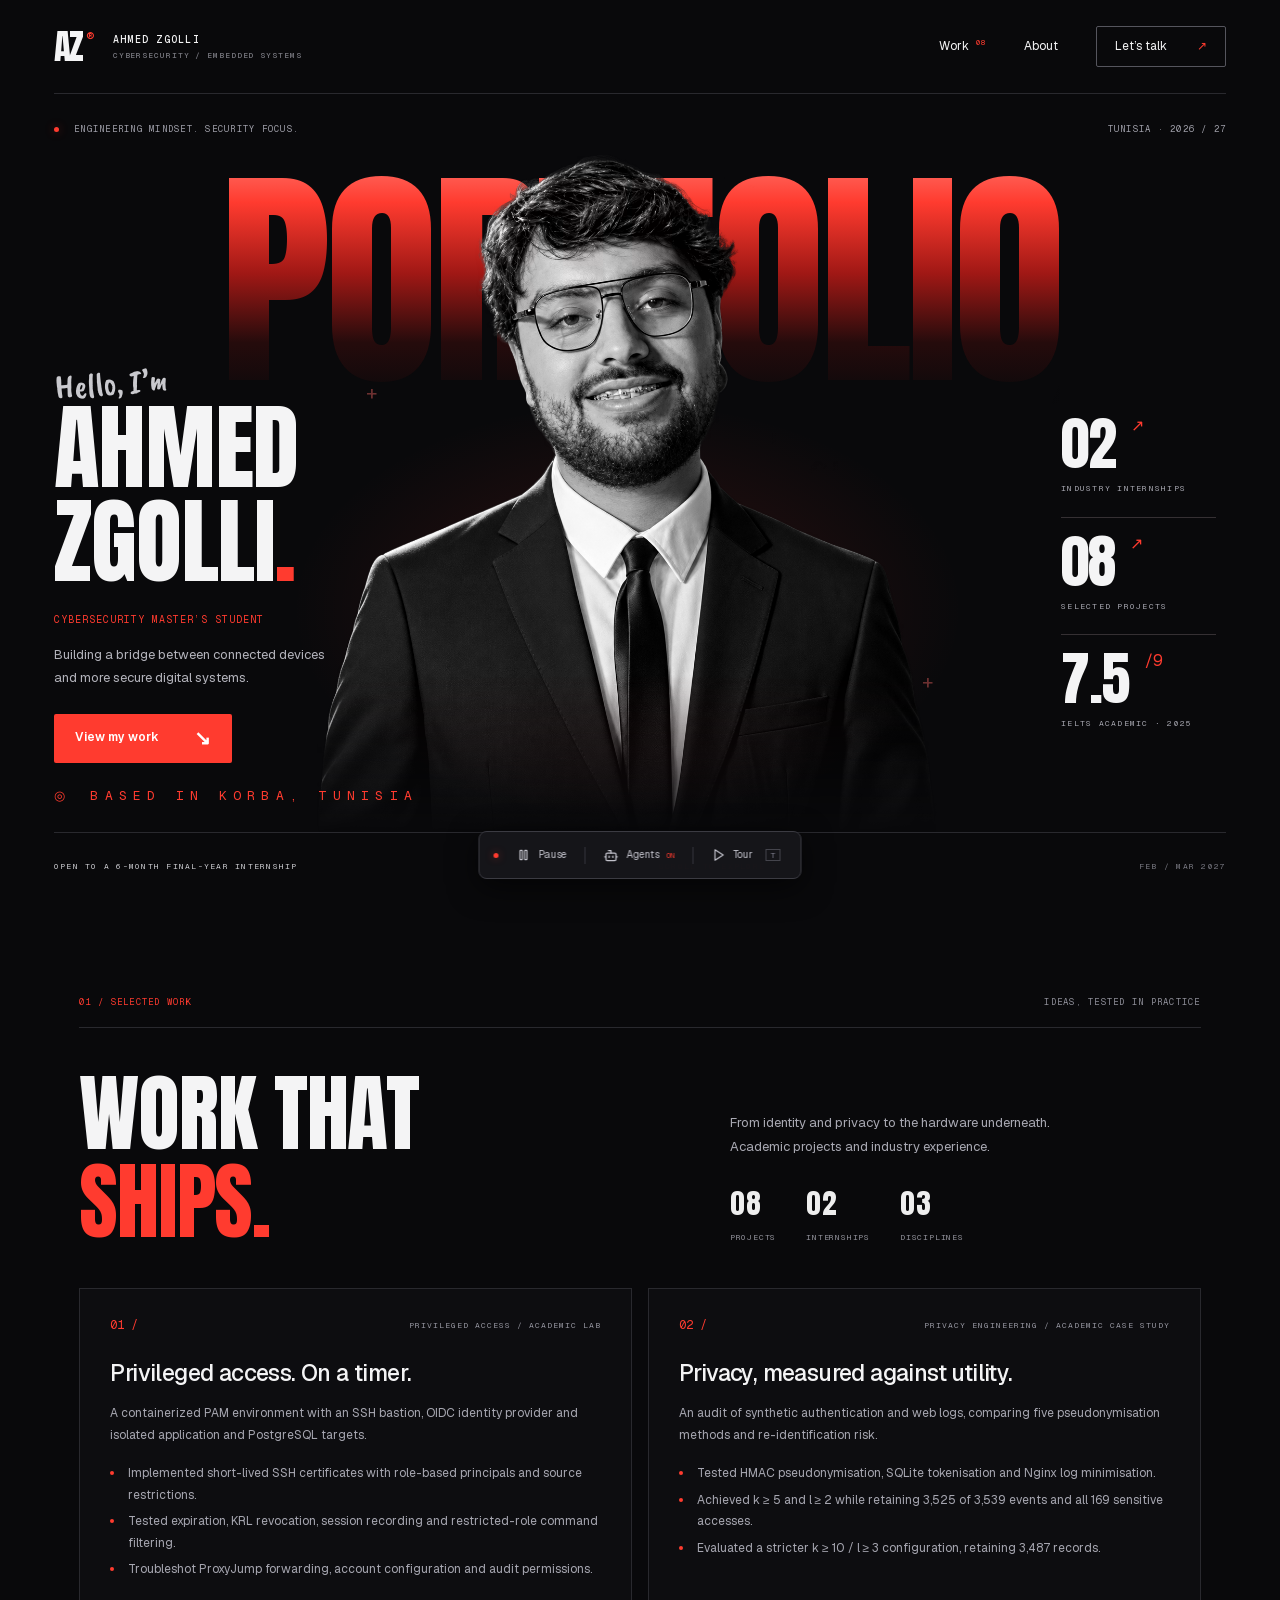
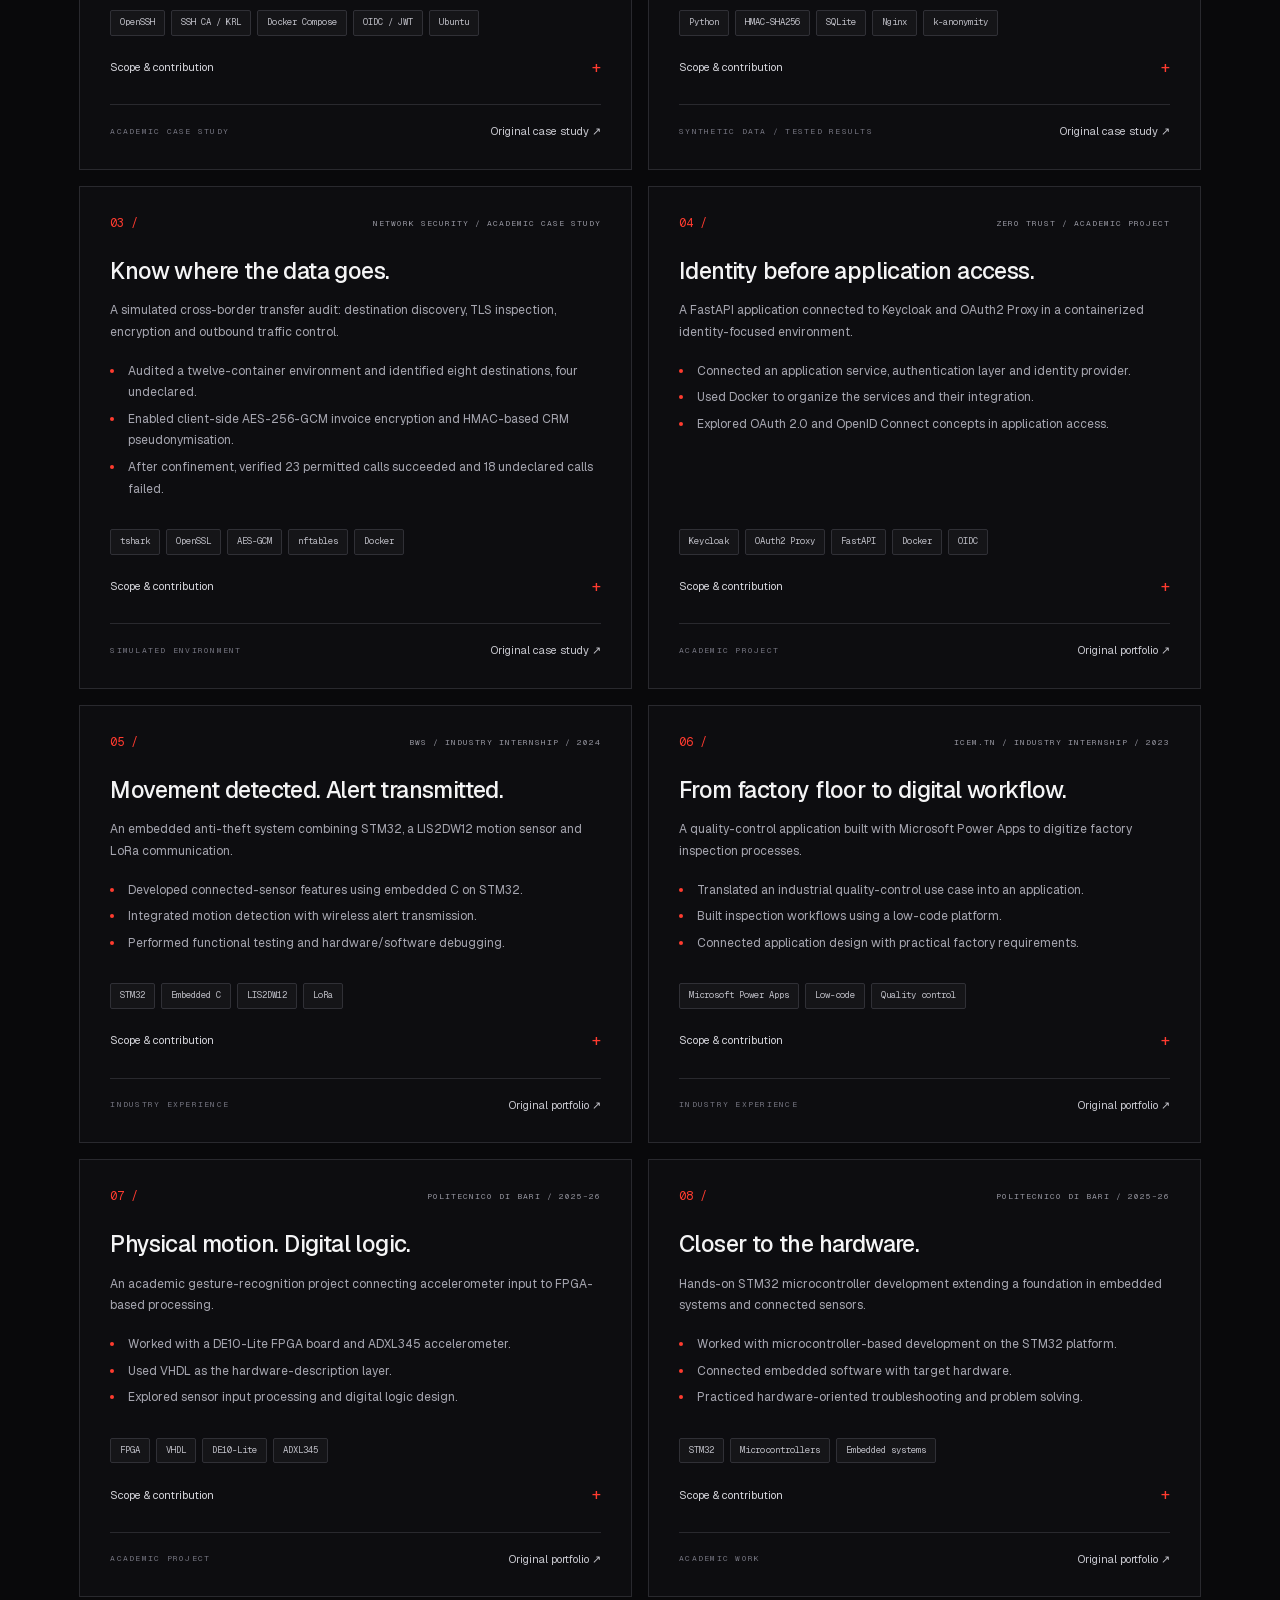
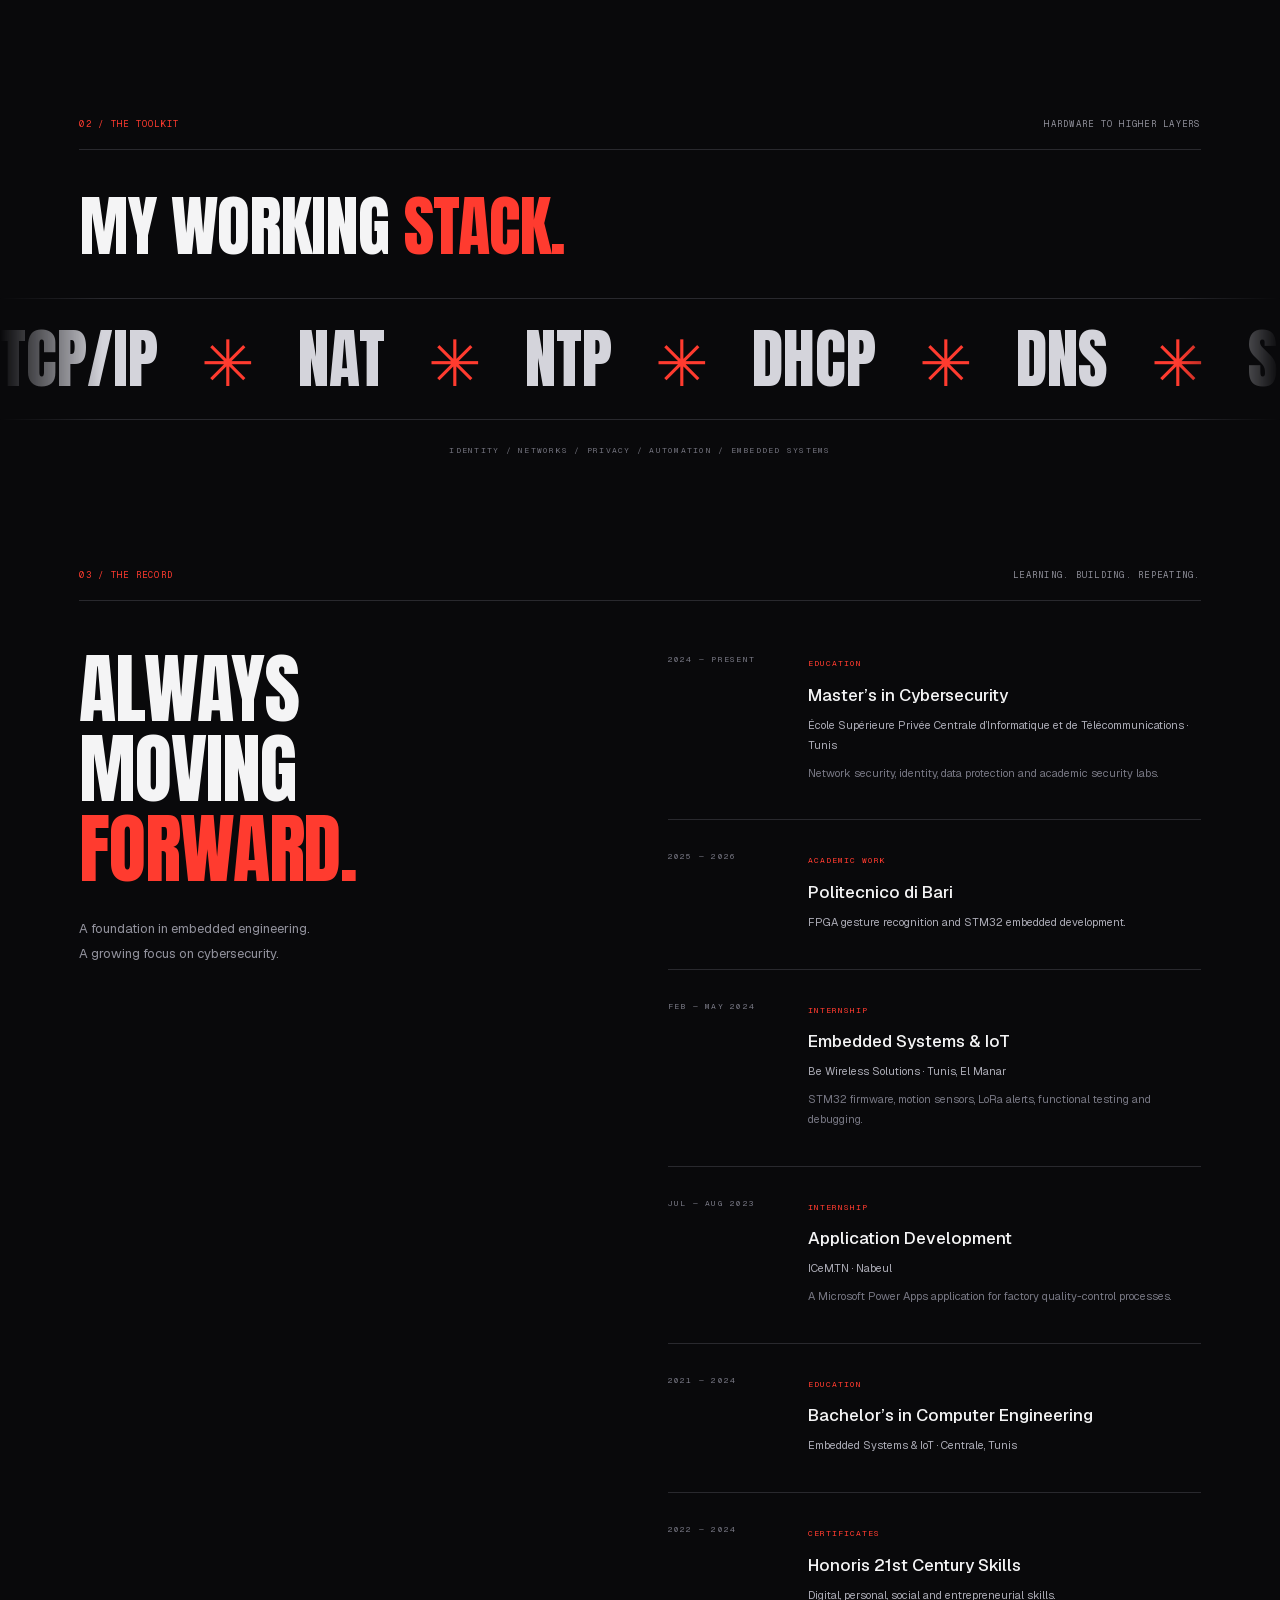
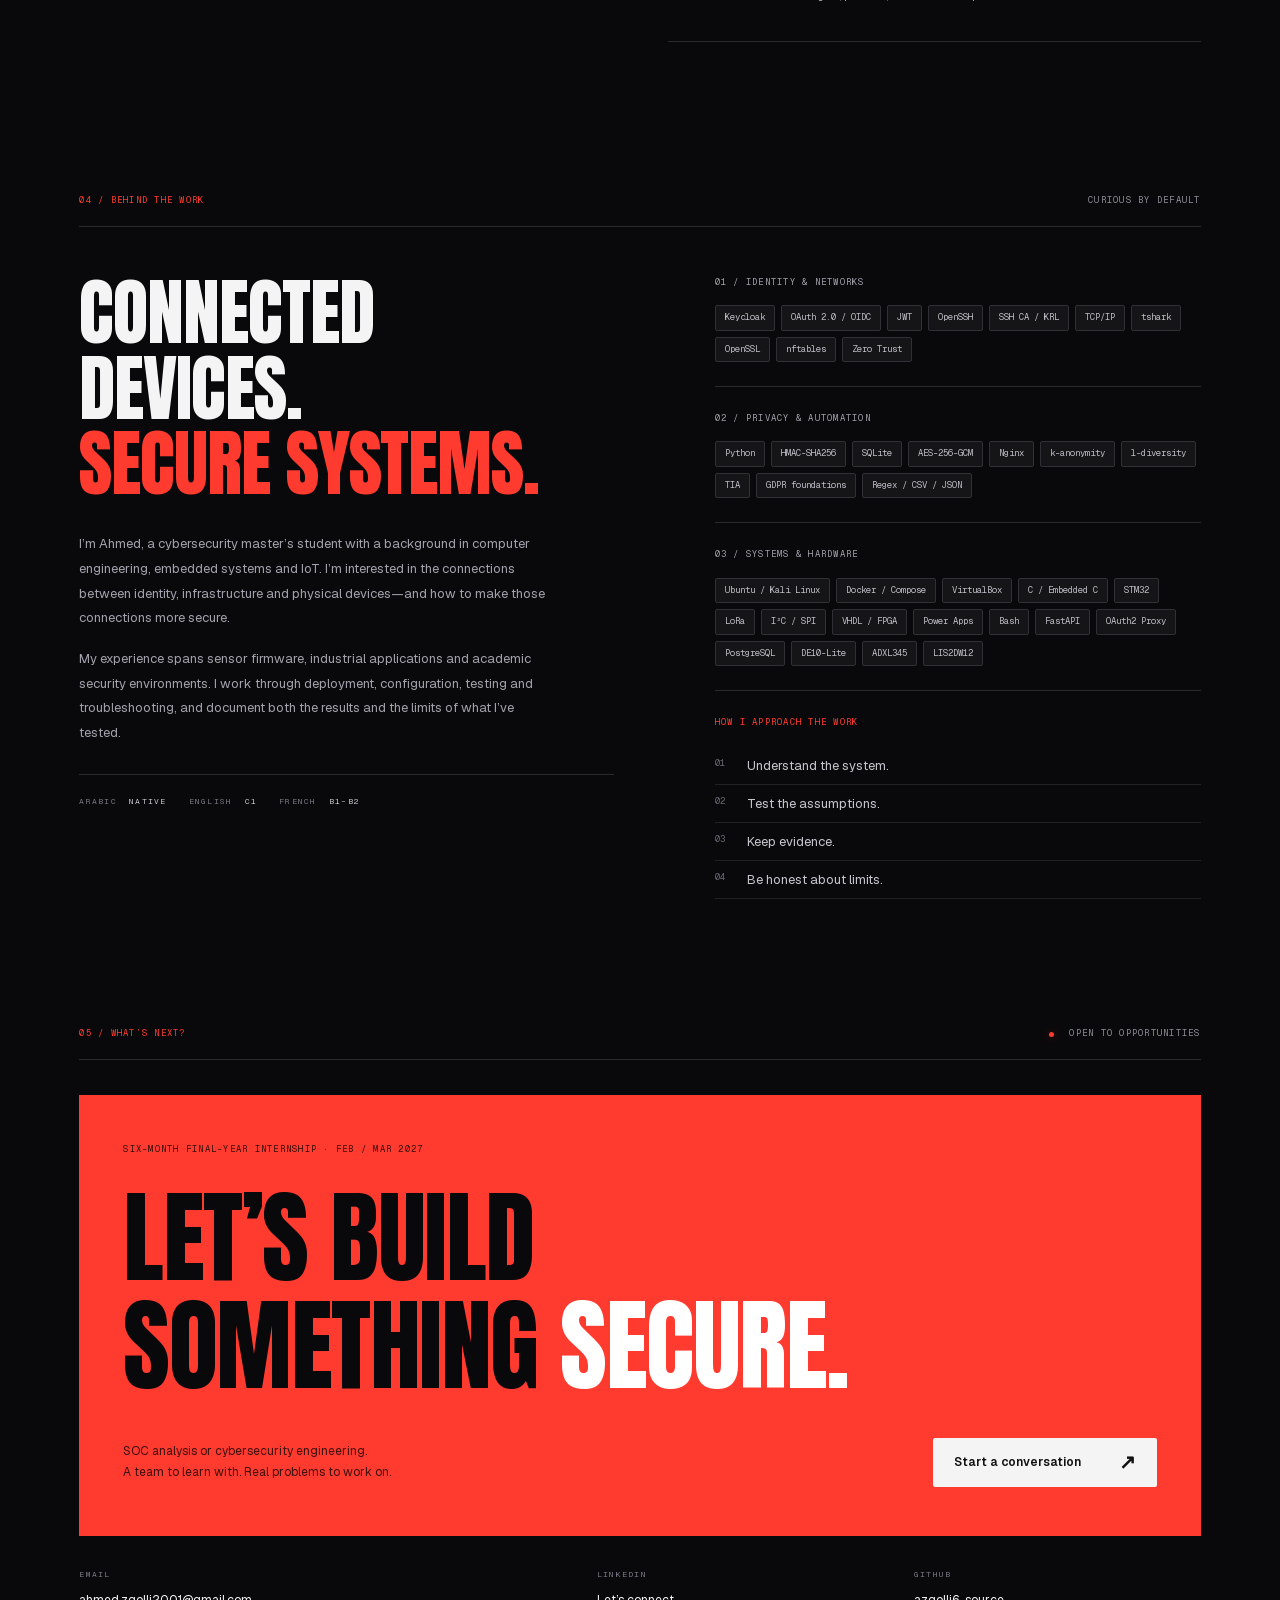
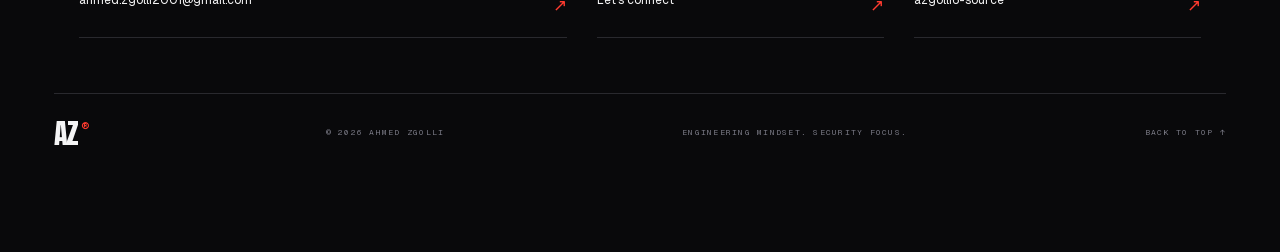
==== commit 4ba1fb52: "Add files via upload" ====
--- a/index.html
+++ b/index.html
@@ -1,29 +1,9 @@
-<!doctype html>
-<html lang="en">
-<head>
-<link rel="canonical" href="https://azgolli6-source.github.io/">
-<meta charset="utf-8"><meta name="viewport" content="width=device-width, initial-scale=1">
-<title>Ahmed Zgolli — Cybersecurity Portfolio</title>
-<meta name="description" content="Ahmed Zgolli, cybersecurity Master's student seeking a six-month final-year internship in SOC analysis or security engineering from February or March 2027. Explore academic and engineering project case studies.">
-<meta name="theme-color" content="#10171c"><meta property="og:title" content="Ahmed Zgolli — Cybersecurity Portfolio"><meta property="og:description" content="Cybersecurity, identity, embedded systems. Academic project case studies and a six-month final-year internship search for 2027."><meta property="og:type" content="website">
-<link rel="icon" href="favicon.svg" type="image/svg+xml"><link rel="stylesheet" href="styles-v3.css">
-</head>
-<body>
-<a class="skip" href="#main">Skip to content</a>
-<header class="header"><a class="brand" href="#" aria-label="Ahmed Zgolli home"><span class="monogram">AZ<span>.</span></span><span>AHMED ZGOLLI</span></a><nav aria-label="Main navigation"><a href="#work">Projects</a><a href="#about">About</a><a href="#contact">Contact </a></nav></header>
-<main id="main">
-<section class="hero" aria-labelledby="hero-title"><div><p class="eyebrow"><span class="dot"></span> CYBERSECURITY · EMBEDDED SYSTEMS</p><h1 id="hero-title">Ahmed Zgolli<span class="hero-subtitle">Engineering mindset.<br>Security focus.</span></h1><p class="intro">I’m Ahmed, a cybersecurity Master’s student with a background in computer engineering, embedded systems and IoT.</p><p class="subintro">Exploring how identity, infrastructure and connected devices fit together — and how to make those connections more secure.</p><div class="actions"><a class="button primary" href="#work">Explore my projects </a><a class="text-link" href="mailto:ahmed.zgolli2001@gmail.com"><svg class="icon" width="24" height="24" viewBox="0 0 24 24" fill="none" stroke="currentColor" stroke-width="1.5" stroke-linecap="round" stroke-linejoin="round" aria-hidden="true"><rect x="3" y="5" width="18" height="14" rx="2"/><path d="m3 6 9 7 9-7"/></svg>Get in touch </a></div></div>
-<figure class="portrait"><img src="ahmed-zgolli.jpg" width="928" height="1022" alt="Ahmed Zgolli wearing a dark suit and tie" fetchpriority="high"></figure></section>
-<aside class="internship-search" aria-labelledby="internship-title"><div><p class="eyebrow">INTERNSHIP SEARCH</p><h2 id="internship-title">Ready for the next step.</h2><p>I’m seeking a six-month final-year internship in cybersecurity, starting in February or March 2027.</p></div><div class="internship-focus"><span>AREAS OF INTEREST</span><p>SOC Analyst<br>Security Engineering</p><a class="button primary" href="mailto:ahmed.zgolli2001@gmail.com">Discuss an opportunity</a></div></aside>
-<div class="discipline-strip" aria-label="Areas of interest"><span>IDENTITY & ACCESS</span><span>SECURITY ENGINEERING</span><span>EMBEDDED & IoT</span><span>HARDWARE SYSTEMS</span></div>
-<section id="work" class="section"><div class="section-heading"><div><p class="eyebrow">01 / SELECTED WORK</p><h2>What I’ve worked on.</h2></div><p>From application identity to connected hardware.<br>My projects, technologies and engineering experience.</p></div>
-<div class="project-grid"><article class="project"><div class="project-top"><span class="project-icon"><svg class="icon" width="24" height="24" viewBox="0 0 24 24" fill="none" stroke="currentColor" stroke-width="1.5" stroke-linecap="round" stroke-linejoin="round" aria-hidden="true"><path d="m12 3 8 3v6c0 5-8 9-8 9s-8-4-8-9V6z"/><path d="m8 12 3 3 5-6"/></svg></span><span class="number">01</span></div><p class="eyebrow">IDENTITY & ACCESS · ACADEMIC PROJECT</p><h3>Zero Trust application access</h3><p>An identity-focused application environment connecting a FastAPI service with Keycloak and OAuth2 Proxy, packaged with Docker. This academic project brings together containerized infrastructure, identity management and an application authentication layer.</p><div class="tags"><span>Docker</span><span>Keycloak</span><span>OAuth2 Proxy</span><span>FastAPI</span></div><details><summary>Project details & skills<svg class="icon" width="24" height="24" viewBox="0 0 24 24" fill="none" stroke="currentColor" stroke-width="1.5" stroke-linecap="round" stroke-linejoin="round" aria-hidden="true"><path d="M12 5v14M5 12h14"/></svg></summary><div class="detail-body"><h4>Project focus</h4><p>The project centers on the relationship between an application, an authentication layer and an identity provider. Docker organizes the services, Keycloak provides the identity platform, and OAuth2 Proxy provides an authentication layer for application access.</p><h4>Skills applied</h4><p>Identity and access management; containerized service integration; application authentication; OAuth 2.0 and OpenID Connect concepts.</p></div></details></article><article class="project"><div class="project-top"><span class="project-icon"><svg class="icon" width="24" height="24" viewBox="0 0 24 24" fill="none" stroke="currentColor" stroke-width="1.5" stroke-linecap="round" stroke-linejoin="round" aria-hidden="true"><rect x="6" y="6" width="12" height="12" rx="2"/><path d="M9 2v4m6-4v4M9 18v4m6-4v4M2 9h4m-4 6h4m12-6h4m-4 6h4"/></svg></span><span class="number">02</span></div><p class="eyebrow">BWS · EMBEDDED & IoT · 2024</p><h3>Connected anti-theft system</h3><p>During my internship at Be Wireless Solutions, I worked on embedded functionality for connected sensors. The anti-theft project combines an STM32 microcontroller, a LIS2DW12 motion sensor and LoRa communication for movement detection and alert transmission.</p><div class="tags"><span>STM32</span><span>Embedded C</span><span>LIS2DW12</span><span>LoRa</span></div><details><summary>Project details & skills<svg class="icon" width="24" height="24" viewBox="0 0 24 24" fill="none" stroke="currentColor" stroke-width="1.5" stroke-linecap="round" stroke-linejoin="round" aria-hidden="true"><path d="M12 5v14M5 12h14"/></svg></summary><div class="detail-body"><h4>Project focus</h4><p>I developed embedded functionality, integrated motion sensing and LoRa communication, and carried out functional testing and debugging. The work connected sensor behavior, firmware logic and wireless alert transmission.</p><h4>Skills applied</h4><p>Embedded C development; sensor integration; microcontroller programming; LoRa communication; functional testing and hardware/software debugging.</p></div></details></article><article class="project"><div class="project-top"><span class="project-icon"><svg class="icon" width="24" height="24" viewBox="0 0 24 24" fill="none" stroke="currentColor" stroke-width="1.5" stroke-linecap="round" stroke-linejoin="round" aria-hidden="true"><rect x="3" y="3" width="18" height="18" rx="3"/><path d="M3 8h18M8 8v13m4-9h5m-5 4h5"/></svg></span><span class="number">03</span></div><p class="eyebrow">ICeM.TN · INDUSTRIAL APPLICATION · 2023</p><h3>Factory quality control application</h3><p>I developed a Microsoft Power Apps application for factory quality control during my internship at ICeM.TN. The project used a low-code platform to digitize quality-control processes in an industrial environment.</p><div class="tags"><span>Microsoft Power Apps</span><span>Low-code</span><span>Quality control</span></div><details><summary>Project details & skills<svg class="icon" width="24" height="24" viewBox="0 0 24 24" fill="none" stroke="currentColor" stroke-width="1.5" stroke-linecap="round" stroke-linejoin="round" aria-hidden="true"><path d="M12 5v14M5 12h14"/></svg></summary><div class="detail-body"><h4>Project focus</h4><p>I translated a factory quality-control use case into an application using Power Apps. The project connected application development with the practical needs of industrial inspection processes.</p><h4>Skills applied</h4><p>Low-code application development; translating operational requirements into application workflows; digitization of quality-control processes.</p></div></details></article><article class="project"><div class="project-top"><span class="project-icon"><svg class="icon" width="24" height="24" viewBox="0 0 24 24" fill="none" stroke="currentColor" stroke-width="1.5" stroke-linecap="round" stroke-linejoin="round" aria-hidden="true"><path d="M2 12h3l3-7 5 14 3-7h6"/></svg></span><span class="number">04</span></div><p class="eyebrow">POLITECNICO DI BARI · ACADEMIC PROJECT · 2025–26</p><h3>FPGA gesture recognition</h3><p>An academic gesture-recognition project using the DE10-Lite FPGA board, VHDL and an ADXL345 accelerometer. The project connects sensor inputs with digital logic, bringing together physical motion and hardware-based processing.</p><div class="tags"><span>FPGA</span><span>VHDL</span><span>DE10-Lite</span><span>ADXL345</span></div><details><summary>Project details & skills<svg class="icon" width="24" height="24" viewBox="0 0 24 24" fill="none" stroke="currentColor" stroke-width="1.5" stroke-linecap="round" stroke-linejoin="round" aria-hidden="true"><path d="M12 5v14M5 12h14"/></svg></summary><div class="detail-body"><h4>Project focus</h4><p>The work explores accelerometer input and gesture recognition on an FPGA platform. VHDL provides the hardware-description layer, while the DE10-Lite and ADXL345 form the hardware context.</p><h4>Skills applied</h4><p>Digital logic design; VHDL; FPGA development; accelerometer-based input processing.</p></div></details></article><article class="project"><div class="project-top"><span class="project-icon"><svg class="icon" width="24" height="24" viewBox="0 0 24 24" fill="none" stroke="currentColor" stroke-width="1.5" stroke-linecap="round" stroke-linejoin="round" aria-hidden="true"><path d="m8 7-5 5 5 5m8-10 5 5-5 5m-3-14-2 18"/></svg></span><span class="number">05</span></div><p class="eyebrow">POLITECNICO DI BARI · ACADEMIC WORK · 2025–26</p><h3>STM32 embedded development</h3><p>Microcontroller work completed during my academic experience at Politecnico di Bari. These exercises extend my embedded-systems background through hands-on work with the STM32 platform.</p><div class="tags"><span>STM32</span><span>Microcontrollers</span><span>Embedded systems</span></div><details><summary>Project details & skills<svg class="icon" width="24" height="24" viewBox="0 0 24 24" fill="none" stroke="currentColor" stroke-width="1.5" stroke-linecap="round" stroke-linejoin="round" aria-hidden="true"><path d="M12 5v14M5 12h14"/></svg></summary><div class="detail-body"><h4>Project focus</h4><p>This work focuses on microcontroller-based development and the connection between embedded software and its target hardware. It complements my experience with connected sensors and digital systems.</p><h4>Skills applied</h4><p>STM32 platform familiarity; microcontroller development; hardware-oriented problem solving.</p></div></details></article><article class="project" id="privacy-engineering"><div class="project-top"><span class="project-icon"><svg class="icon" width="24" height="24" viewBox="0 0 24 24" fill="none" stroke="currentColor" stroke-width="1.5" aria-hidden="true"><rect x="5" y="10" width="14" height="11" rx="2"/><path d="M8 10V7a4 4 0 0 1 8 0v3m-4 5v2"/></svg></span><span class="number">06</span></div><p class="eyebrow">PRIVACY ENGINEERING · ACADEMIC CASE STUDY</p><h3>Privacy Engineering and Re-identification Risk Audit</h3><p>I audited synthetic authentication and web logs, evaluated five pseudonymisation methods, and measured the balance between privacy protection and security-analysis utility.</p><div class="tags"><span>Python</span><span>regex</span><span>HMAC-SHA256</span><span>SQLite</span><span>Nginx</span><span>Docker Compose</span><span>Ubuntu</span></div><details><summary>Project details &amp; skills<svg class="icon" width="24" height="24" viewBox="0 0 24 24" fill="none" stroke="currentColor" stroke-width="1.5" aria-hidden="true"><path d="M12 5v14M5 12h14"/></svg></summary><div class="detail-body"><h4>Work completed</h4><ul><li>Deployed the academic environment using Ubuntu, VirtualBox and Docker Compose.</li><li>Configured a regex-based scanner to classify personal identifiers, quasi-identifiers and secrets, correcting false IPv4 detections caused by browser versions.</li><li>Minimized Nginx logging by removing URL parameters, Referer and User-Agent fields and truncating IP addresses.</li><li>Completed and tested Python functions for HMAC-SHA256 pseudonymisation, SQLite-backed static and daily tokenisation, and record minimisation.</li><li>Evaluated k-anonymity, uniqueness, profile linkability and distinct l-diversity.</li><li>Applied generalisation, weekly pseudonym rotation and iterative suppression.</li><li>Explored Laplace noise and contribution clipping in a differential privacy exercise.</li></ul><h4>Verified results in the academic environment</h4><ul><li>The initial partner export contained 3,539 events; 11.5% of persistent pseudonym profiles were unique.</li><li>Remediation achieved k ≥ 5 and l ≥ 2 while retaining 3,525 records and all 169 sensitive accesses.</li><li>A stricter configuration achieved k ≥ 10 and l ≥ 3 while retaining 3,487 records.</li></ul><h4>Scope &amp; limitations</h4><p>The thresholds apply to selected quasi-identifiers and do not prove anonymity. The differential privacy exercise has additional composition and publication limitations. These results demonstrate behavior in the academic scenario, rather than production-grade anonymisation or a complete differential privacy deployment.</p><h4>Skills applied</h4><p>Privacy-risk analysis; log minimisation; pseudonymisation and tokenisation; Python testing; k-anonymity and l-diversity evaluation; privacy–utility analysis; technical reporting.</p><h4>Academic attribution &amp; my contribution</h4><p>Academic case study based on instructor-provided scenarios, datasets, infrastructure and skeleton code. Completed with AI-assisted Python implementations and guidance. My work included deployment, configuration, execution, troubleshooting, testing, evidence collection, interpretation and reporting.</p></div></details></article>
-<article class="project" id="egress-control"><div class="project-top"><span class="project-icon"><svg class="icon" width="24" height="24" viewBox="0 0 24 24" fill="none" stroke="currentColor" stroke-width="1.5" aria-hidden="true"><circle cx="12" cy="12" r="9"/><path d="M3 12h18M12 3c5 5 5 13 0 18-5-5-5-13 0-18"/></svg></span><span class="number">07</span></div><p class="eyebrow">NETWORK SECURITY · ACADEMIC CASE STUDY</p><h3>Cross-Border Data Transfer Audit and Egress Control</h3><p>I audited a simulated e-commerce application to discover undeclared destinations, inspect TLS and key-management arrangements, implement outbound controls, and document a Transfer Impact Assessment (TIA).</p><div class="tags"><span>Python</span><span>tshark</span><span>Docker Compose</span><span>OpenSSL</span><span>TLS/X.509</span><span>AES-GCM</span><span>HMAC-SHA256</span><span>nftables</span><span>Ubuntu</span></div><details><summary>Project details &amp; skills<svg class="icon" width="24" height="24" viewBox="0 0 24 24" fill="none" stroke="currentColor" stroke-width="1.5" aria-hidden="true"><path d="M12 5v14M5 12h14"/></svg></summary><div class="detail-body"><h4>Work completed</h4><ul><li>Deployed a twelve-container environment using Docker Compose.</li><li>Captured application traffic with tshark and extracted destination IPs, TLS SNI, HTTP hosts and connection volumes.</li><li>Completed Python functions for TLS ClientHello parsing, longest-prefix GeoIP lookup and comparison against a declared transfer register.</li><li>Inspected TLS certificates and distinguished server-region information from certificate-holder identity.</li><li>Enabled client-side AES-256-GCM invoice encryption using the academic environment’s local KMS.</li><li>Configured gateway allow/block decisions and HMAC-based CRM pseudonymisation.</li><li>Applied nftables rules and tested direct connections that bypassed the proxy.</li><li>Produced a TIA discussing GDPR transfer requirements, Tunisian authorization requirements, residual risks and decisions by recipient.</li></ul><h4>Verified results in the academic environment</h4><ul><li>Identified eight initial destinations, four undeclared, including one using unencrypted HTTP.</li><li>Verified that stored invoices changed to the CSENC1 encrypted format and that the CRM received pseudonyms for names, emails and telephone numbers.</li><li>After confinement, 23 permitted application calls succeeded and 18 calls to undeclared destinations failed.</li><li>A direct blocked connection incremented the nftables rejection counter.</li></ul><h4>Scope &amp; limitations</h4><p>Countries, providers and certifications are simulated. Gateway decisions do not establish legal compliance. The Python parser does not reassemble TCP streams; HTTP payload evidence remains incomplete in the live CSV. The observed tests demonstrate controls in this academic environment, rather than production-wide enforcement or legal certification.</p><h4>Skills applied</h4><p>Traffic analysis; TLS and certificate inspection; transfer-register comparison; client-side encryption configuration; egress filtering; proxy-bypass testing; pseudonymisation; impact assessment and reporting.</p><h4>Academic attribution &amp; my contribution</h4><p>Academic case study based on instructor-provided scenarios, datasets, infrastructure and skeleton code. Completed with AI-assisted Python implementations and guidance. My work included deployment, configuration, execution, troubleshooting, testing, evidence collection, interpretation and reporting.</p></div></details></article>
-<article class="project" id="pam-ssh-certificates"><div class="project-top"><span class="project-icon"><svg class="icon" width="24" height="24" viewBox="0 0 24 24" fill="none" stroke="currentColor" stroke-width="1.5" stroke-linecap="round" stroke-linejoin="round" aria-hidden="true"><circle cx="8" cy="9" r="5"/><path d="m12 13 8 8m-3-3 3-3m-6 0 3-3"/></svg></span><span class="number">08</span></div><p class="eyebrow">PRIVILEGED ACCESS · ACADEMIC CASE STUDY</p><h3>Privileged Access Management with SSH Certificates</h3><p>I built and tested a containerized Privileged Access Management (PAM) environment on an Ubuntu VirtualBox VM using Docker Compose. The architecture included an SSH bastion, an OIDC identity provider, an administration workstation, and isolated application and PostgreSQL servers.</p><div class="tags"><span>Ubuntu</span><span>VirtualBox</span><span>Docker Compose</span><span>OpenSSH</span><span>SSH CA</span><span>ProxyJump</span><span>OIDC</span><span>JWT</span><span>PostgreSQL</span><span>Bash</span><span>Python</span></div><details><summary>Project details &amp; skills<svg class="icon" width="24" height="24" viewBox="0 0 24 24" fill="none" stroke="currentColor" stroke-width="1.5" stroke-linecap="round" stroke-linejoin="round" aria-hidden="true"><path d="M12 5v14M5 12h14"/></svg></summary><div class="detail-body"><h4>Architecture &amp; access controls</h4><p>I implemented Just-In-Time access using short-lived SSH certificates, with role-based principals, source-address restrictions and certificate validity limits. The containerized environment brought together bastion-based access, an OIDC identity provider and separate application and database targets.</p><h4>Controls tested in the academic environment</h4><ul><li>Unauthorized-access rejection and certificate expiration.</li><li>Certificate revocation through an OpenSSH Key Revocation List (KRL).</li><li>Session recording and replay.</li><li>Command filtering for a restricted database role.</li></ul><h4>Troubleshooting &amp; implementation</h4><p>I troubleshot container startup, SSH account configuration, ProxyJump forwarding permissions and audit-log permissions, then documented the access-control behavior and security limitations.</p><h4>Scope &amp; limitations</h4><p>These tests demonstrate access controls in an academic environment. Targets remained directly reachable from the Docker host, so the bastion was not an exclusive access path from that host. Audit logging also required tamper-resistant protection. The project does not establish production-grade isolation or audit integrity.</p><h4>Skills applied</h4><p>Privileged access management; Just-In-Time access; SSH certificate lifecycle management; role-based principals; bastion and ProxyJump configuration; revocation testing; session auditing; restricted-role command filtering; container troubleshooting; security documentation.</p></div></details></article>
-</div></section>
-<section id="about" class="section about"><div><p class="eyebrow">02 / BACKGROUND</p><h2>From connected devices<br>to secure systems.</h2><p>My background spans embedded engineering, IoT and application development. I’m now pursuing a Master’s in Cybersecurity and seeking a final-year internship opportunity in SOC analysis or security engineering.</p><p>My internships at BWS and ICeM.TN connected engineering study with sensor development and industrial applications. At Politecnico di Bari, I continued exploring embedded systems and digital electronics through FPGA and STM32 work.</p></div><div class="timeline"><div><span class="timeline-date">ONGOING</span><h3>Master’s in Cybersecurity</h3><p>Current academic focus</p></div><div><span class="timeline-date">2024</span><h3>Bachelor’s in Computer Engineering</h3><p>Embedded systems / IoT background</p></div><div><span class="timeline-date">COMMUNICATION</span><h3>English & French</h3><p>English C1 · IELTS Academic 7.5<br>French B2 · Arabic native</p></div></div></section>
-<section id="contact" class="contact section"><p class="eyebrow">03 / LET’S CONNECT</p><h2>Let’s start a conversation.</h2><p>Seeking a six-month final-year internship starting February or March 2027.<br>SOC Analyst · Security Engineering</p><div class="contact-links" aria-label="Contact Ahmed"><a href="mailto:ahmed.zgolli2001@gmail.com"><svg class="icon" width="24" height="24" viewBox="0 0 24 24" fill="none" stroke="currentColor" stroke-width="1.5" stroke-linecap="round" stroke-linejoin="round" aria-hidden="true"><rect x="3" y="5" width="18" height="14" rx="2"/><path d="m3 6 9 7 9-7"/></svg><span><strong>Email me</strong><small>ahmed.zgolli2001@gmail.com</small></span></a><a href="https://www.linkedin.com/in/ahmed-zgolli-774886394/"><svg class="icon" width="24" height="24" viewBox="0 0 24 24" fill="none" stroke="currentColor" stroke-width="1.5" stroke-linecap="round" stroke-linejoin="round" aria-hidden="true"><rect x="3" y="3" width="18" height="18" rx="3"/><path d="M7 10v7m0-10v.01M11 17v-7m0 3c0-4 6-4 6 0v4"/></svg><span><strong>LinkedIn</strong><small>Connect with me</small></span></a><a href="https://github.com/azgolli6-source"><svg class="icon" width="24" height="24" viewBox="0 0 24 24" fill="none" stroke="currentColor" stroke-width="1.5" stroke-linecap="round" stroke-linejoin="round" aria-hidden="true"><path d="M9 19c-4 1-4-2-6-2m12 5v-4c0-1-.3-1.6-1-2 3-.3 6-1.4 6-6a5 5 0 0 0-1-3c.3-1 .3-2-.2-3-2 0-3 1-3 1a12 12 0 0 0-7 0s-1-1-3-1c-.5 1-.5 2-.2 3a5 5 0 0 0-1 3c0 4.6 3 5.7 6 6-.7.4-1 1-1 2v4"/></svg><span><strong>GitHub</strong><small>azgolli6-source</small></span></a></div></section>
-</main><footer><a class="monogram" href="#" aria-label="Back to top">AZ<span>.</span></a><p>Ahmed Zgolli · Cybersecurity portfolio</p><a href="#main">Back to top</a></footer>
-</body></html>
-
-
+<!DOCTYPE html><!--CDKrYtAOPDYF4zoNGiGbt--><html lang="en" class="__variable_c8e612 __variable_8eaea4 __variable_8c25df __variable_cd2df7"><head><meta charSet="utf-8"/><meta name="viewport" content="width=device-width, initial-scale=1"/><link rel="stylesheet" href="/_next/static/css/6d232adcb106f123.css" data-precedence="next"/><link rel="preload" as="script" fetchPriority="low" href="/_next/static/chunks/webpack-149a0fc13721ed6b.js"/><script src="/_next/static/chunks/fd99ade1-7c2a3a8b876e272d.js" async=""></script><script src="/_next/static/chunks/695-d4678fc8665d5b01.js" async=""></script><script src="/_next/static/chunks/main-app-8bc056f17572e95c.js" async=""></script><script src="/_next/static/chunks/app/layout-e7892b01916709a3.js" async=""></script><link rel="preload" href="/app.js" as="script"/><meta name="theme-color" content="#09090b"/><title>Ahmed Zgolli — Cybersecurity Portfolio</title><meta name="description" content="Cybersecurity, identity, privacy and embedded systems. Academic projects and industry experience by Ahmed Zgolli."/><script>try{let q=new URLSearchParams(location.search).get('agents');let on=q==='on'||(q!=='off'&&localStorage.getItem('az-agents')!=='off'&&!matchMedia('(prefers-reduced-motion: reduce)').matches);if(on)document.documentElement.classList.add('build-mode')}catch{};window.azSafety=setTimeout(()=>{if(!window.azReady)document.documentElement.classList.remove('build-mode')},7000);</script><script src="/_next/static/chunks/polyfills-42372ed130431b0a.js" noModule=""></script></head><body><div hidden=""><!--$--><!--/$--></div><div><a class="skip" href="#main">Skip to content</a><div id="boot" aria-hidden="true"><span class="boot-mark">AZ<span>®</span></span><span class="mono">INITIALIZING PORTFOLIO<span class="dots">...</span></span><i></i></div>
+<header class="nav"><a class="brand" href="#" aria-label="Ahmed Zgolli home">AZ<span>®</span></a><span class="nav-name mono">AHMED ZGOLLI<br><small>CYBERSECURITY / EMBEDDED SYSTEMS</small></span><nav aria-label="Main navigation"><a href="#work">Work <sup>08</sup></a><a href="#about">About</a><a class="nav-contact" href="#contact">Let’s talk <span>↗</span></a></nav></header>
+<main id="main"><section class="hero" aria-labelledby="hero-name"><div class="hero-top mono" data-build="type"><span><i class="status-dot"></i> ENGINEERING MINDSET. SECURITY FOCUS.</span><span class="edition">TUNISIA · 2026 / 27</span></div><div class="hero-word" data-build="wipe" aria-hidden="true">PORTFOLIO</div><div class="portrait-wrap" data-build="pop"><div class="portrait-glow"></div><img class="portrait" src="assets/headshot.png" alt="Ahmed Zgolli wearing glasses, a black suit and tie" width="1024" height="1536" fetchpriority="high"><span class="portrait-cross cross-one">+</span><span class="portrait-cross cross-two">+</span></div><div class="hero-copy"><p class="handwritten" data-build="type">Hello, I’m</p><h1 id="hero-name" data-build="wipe">AHMED<br>ZGOLLI<span class="red">.</span></h1><p class="role mono" data-build="type">CYBERSECURITY MASTER’S STUDENT</p><p class="hero-bio" data-build="type">Building a bridge between connected devices<br class="desktop"> and more secure digital systems.</p><div data-build="pop"><a class="button red-button" href="#work">View my work <span>↘</span></a></div><p class="location mono" data-build="type"><span>◎</span> BASED IN KORBA, TUNISIA</p></div><aside class="hero-stats" aria-label="Background in numbers"><div data-build="pop"><strong>02<span>↗</span></strong><span class="mono">INDUSTRY INTERNSHIPS</span></div><div data-build="pop"><strong>08<span>↗</span></strong><span class="mono">SELECTED PROJECTS</span></div><div data-build="pop"><strong>7.5<span>/9</span></strong><span class="mono">IELTS ACADEMIC · 2025</span></div></aside><div class="hero-bottom mono" data-build="type"><span>OPEN TO A 6-MONTH FINAL-YEAR INTERNSHIP</span><a href="#work">SCROLL TO EXPLORE ↓</a><span>FEB / MAR 2027</span></div></section>
+<section id="work" class="section work"><div class="section-kicker mono" data-build="type"><span>01 / SELECTED WORK</span><span>IDEAS, TESTED IN PRACTICE</span></div><div class="section-heading"><h2 data-build="wipe">WORK THAT<br><span class="red">SHIPS.</span></h2><div class="work-intro"><p data-build="type">From identity and privacy to the hardware underneath.<br>Academic projects and industry experience.</p><div class="mini-stats" data-build="pop"><span><b>08</b> PROJECTS</span><span><b>02</b> INTERNSHIPS</span><span><b>03</b> DISCIPLINES</span></div></div></div><div id="project-grid" class="project-grid"></div></section>
+<section id="stack" class="stack-section"><div class="section-kicker mono" data-build="type"><span>02 / THE TOOLKIT</span><span>HARDWARE TO HIGHER LAYERS</span></div><h2 class="stack-title" data-build="wipe">MY WORKING <span class="red">STACK.</span></h2><div class="marquee" aria-label="Technology stack"><div class="marquee-track"><span>DOCKER <i>✳</i> PYTHON <i>✳</i> OPENSSH <i>✳</i> KEYCLOAK <i>✳</i> STM32 <i>✳</i> LINUX <i>✳</i> VHDL <i>✳</i> LORA <i>✳</i></span><span aria-hidden="true">DOCKER <i>✳</i> PYTHON <i>✳</i> OPENSSH <i>✳</i> KEYCLOAK <i>✳</i> STM32 <i>✳</i> LINUX <i>✳</i> VHDL <i>✳</i> LORA <i>✳</i></span></div></div><p class="stack-foot mono" data-build="type">IDENTITY / NETWORKS / PRIVACY / AUTOMATION / EMBEDDED SYSTEMS</p></section>
+<section id="record" class="section record"><div class="section-kicker mono" data-build="type"><span>03 / THE RECORD</span><span>LEARNING. BUILDING. REPEATING.</span></div><div class="record-layout"><div class="record-title"><h2 data-build="wipe">ALWAYS<br>MOVING<br><span class="red">FORWARD.</span></h2><p data-build="type">A foundation in embedded engineering.<br>A growing focus on cybersecurity.</p></div><div class="timeline"><article data-build="pop"><span class="mono timeline-date">2024 — PRESENT</span><div><span class="tag">EDUCATION</span><h3>Master’s in Cybersecurity</h3><p>École Supérieure Privée Centrale d’Informatique et de Télécommunications · Tunis</p><p class="muted">Network security, identity, data protection and academic security labs.</p></div></article><article data-build="pop"><span class="mono timeline-date">2025 — 2026</span><div><span class="tag">ACADEMIC WORK</span><h3>Politecnico di Bari</h3><p>FPGA gesture recognition and STM32 embedded development.</p></div></article><article data-build="pop"><span class="mono timeline-date">FEB — MAY 2024</span><div><span class="tag">INTERNSHIP</span><h3>Embedded Systems & IoT</h3><p>Be Wireless Solutions · Tunis, El Manar</p><p class="muted">STM32 firmware, motion sensors, LoRa alerts, functional testing and debugging.</p></div></article><article data-build="pop"><span class="mono timeline-date">JUL — AUG 2023</span><div><span class="tag">INTERNSHIP</span><h3>Application Development</h3><p>ICeM.TN · Nabeul</p><p class="muted">A Microsoft Power Apps application for factory quality-control processes.</p></div></article><article data-build="pop"><span class="mono timeline-date">2021 — 2024</span><div><span class="tag">EDUCATION</span><h3>Bachelor’s in Computer Engineering</h3><p>Embedded Systems & IoT · Centrale, Tunis</p></div></article><article data-build="pop"><span class="mono timeline-date">2022 — 2024</span><div><span class="tag">CERTIFICATES</span><h3>Honoris 21st Century Skills</h3><p>Digital, personal, social and entrepreneurial skills.</p></div></article></div></div></section>
+<section id="about" class="section about"><div class="section-kicker mono" data-build="type"><span>04 / BEHIND THE WORK</span><span>CURIOUS BY DEFAULT</span></div><div class="about-layout"><div><h2 data-build="wipe">CONNECTED<br>DEVICES.<br><span class="red">SECURE SYSTEMS.</span></h2><div class="about-copy" data-build="type"><p>I’m Ahmed, a cybersecurity master’s student with a background in computer engineering, embedded systems and IoT. I’m interested in the connections between identity, infrastructure and physical devices—and how to make those connections more secure.</p><p>My experience spans sensor firmware, industrial applications and academic security environments. I work through deployment, configuration, testing and troubleshooting, and document both the results and the limits of what I’ve tested.</p></div><div class="languages" data-build="pop"><span class="mono">ARABIC <b>NATIVE</b></span><span class="mono">ENGLISH <b>C1</b></span><span class="mono">FRENCH <b>B1–B2</b></span></div></div><div class="about-right"><div class="skill-group" data-build="pop"><h3 class="mono">01 / IDENTITY & NETWORKS</h3><div class="chips"><span>Keycloak</span><span>OAuth 2.0 / OIDC</span><span>JWT</span><span>OpenSSH</span><span>SSH CA / KRL</span><span>TCP/IP</span><span>tshark</span><span>OpenSSL</span><span>nftables</span><span>Zero Trust</span></div></div><div class="skill-group" data-build="pop"><h3 class="mono">02 / PRIVACY & AUTOMATION</h3><div class="chips"><span>Python</span><span>HMAC-SHA256</span><span>SQLite</span><span>AES-256-GCM</span><span>Nginx</span><span>k-anonymity</span><span>l-diversity</span><span>TIA</span><span>GDPR foundations</span><span>Regex / CSV / JSON</span></div></div><div class="skill-group" data-build="pop"><h3 class="mono">03 / SYSTEMS & HARDWARE</h3><div class="chips"><span>Ubuntu / Kali Linux</span><span>Docker / Compose</span><span>VirtualBox</span><span>C / Embedded C</span><span>STM32</span><span>LoRa</span><span>I²C / SPI</span><span>VHDL / FPGA</span><span>Power Apps</span><span>Bash</span><span>FastAPI</span><span>OAuth2 Proxy</span><span>PostgreSQL</span><span>DE10-Lite</span><span>ADXL345</span><span>LIS2DW12</span></div></div><div class="principles" data-build="pop"><h3 class="mono">HOW I APPROACH THE WORK</h3><span>01 <b>Understand the system.</b></span><span>02 <b>Test the assumptions.</b></span><span>03 <b>Keep evidence.</b></span><span>04 <b>Be honest about limits.</b></span></div></div></div></section>
+<section id="contact" class="section contact"><div class="section-kicker mono" data-build="type"><span>05 / WHAT’S NEXT?</span><span><i class="status-dot"></i> OPEN TO OPPORTUNITIES</span></div><div class="contact-card" data-build="pop"><span class="mono contact-label">SIX-MONTH FINAL-YEAR INTERNSHIP · FEB / MAR 2027</span><h2>LET’S BUILD<br>SOMETHING <span>SECURE.</span></h2><div class="contact-bottom"><p>SOC analysis or cybersecurity engineering.<br>A team to learn with. Real problems to work on.</p><a class="button light-button" href="mailto:ahmed.zgolli2001@gmail.com">Start a conversation <span>↗</span></a></div></div><div class="contact-links" data-build="pop"><a href="mailto:ahmed.zgolli2001@gmail.com"><span class="mono">EMAIL</span><b>ahmed.zgolli2001@gmail.com</b><i>↗</i></a><a href="https://www.linkedin.com/in/ahmed-zgolli-774886394/" target="_blank" rel="noopener noreferrer"><span class="mono">LINKEDIN</span><b>Let’s connect</b><i>↗</i></a><a href="https://github.com/azgolli6-source" target="_blank" rel="noopener noreferrer"><span class="mono">GITHUB</span><b>azgolli6-source</b><i>↗</i></a></div></section>
+</main><footer><a class="brand" href="#">AZ<span>®</span></a><span class="mono">© 2026 AHMED ZGOLLI</span><span class="mono">ENGINEERING MINDSET. SECURITY FOCUS.</span><a class="mono" href="#">BACK TO TOP ↑</a></footer><div id="agent-layer" aria-hidden="true"></div></div><div class="control-dock" role="group" aria-label="Build animation controls"><span class="dock-live" aria-hidden="true"></span><button id="pause" aria-pressed="false" title="Pause animation (P)"><span class="control-icon"><svg xmlns="http://www.w3.org/2000/svg" width="14" height="14" viewBox="0 0 24 24" fill="none" stroke="currentColor" stroke-width="2" stroke-linecap="round" stroke-linejoin="round" class="lucide lucide-pause pause-icon"><rect x="14" y="4" width="4" height="16" rx="1"></rect><rect x="6" y="4" width="4" height="16" rx="1"></rect></svg><svg xmlns="http://www.w3.org/2000/svg" width="14" height="14" viewBox="0 0 24 24" fill="none" stroke="currentColor" stroke-width="2" stroke-linecap="round" stroke-linejoin="round" class="lucide lucide-play resume-icon"><polygon points="6 3 20 12 6 21 6 3"></polygon></svg></span><span class="control-label">Pause</span></button><span class="dock-divider"></span><button id="agents" aria-pressed="true" title="Toggle robot cursors (A)"><span class="control-icon"><svg xmlns="http://www.w3.org/2000/svg" width="15" height="15" viewBox="0 0 24 24" fill="none" stroke="currentColor" stroke-width="2" stroke-linecap="round" stroke-linejoin="round" class="lucide lucide-bot"><path d="M12 8V4H8"></path><rect width="16" height="12" x="4" y="8" rx="2"></rect><path d="M2 14h2"></path><path d="M20 14h2"></path><path d="M15 13v2"></path><path d="M9 13v2"></path></svg></span><span class="control-label">Agents <b>ON</b></span></button><span class="dock-divider"></span><button id="tour" title="Replay and tour (T)"><span class="control-icon"><svg xmlns="http://www.w3.org/2000/svg" width="14" height="14" viewBox="0 0 24 24" fill="none" stroke="currentColor" stroke-width="2" stroke-linecap="round" stroke-linejoin="round" class="lucide lucide-play"><polygon points="6 3 20 12 6 21 6 3"></polygon></svg></span><span class="control-label">Tour</span><kbd>T</kbd></button><span id="build-status" class="sr-only" role="status" aria-live="polite"></span></div><!--$--><!--/$--><script src="/_next/static/chunks/webpack-149a0fc13721ed6b.js" id="_R_" async=""></script><script>(self.__next_f=self.__next_f||[]).push([0])</script><script>self.__next_f.push([1,"1:\"$Sreact.fragment\"\n2:I[2914,[],\"\"]\n3:I[1856,[],\"\"]\n4:I[1574,[\"177\",\"static/chunks/app/layout-e7892b01916709a3.js\"],\"\"]\n9:I[6429,[],\"\"]\n:HL[\"/_next/static/css/6d232adcb106f123.css\",\"style\"]\n5:T267c,"])</script><script>self.__next_f.push([1,"\u003ca class=\"skip\" href=\"#main\"\u003eSkip to content\u003c/a\u003e\u003cdiv id=\"boot\" aria-hidden=\"true\"\u003e\u003cspan class=\"boot-mark\"\u003eAZ\u003cspan\u003e®\u003c/span\u003e\u003c/span\u003e\u003cspan class=\"mono\"\u003eINITIALIZING PORTFOLIO\u003cspan class=\"dots\"\u003e...\u003c/span\u003e\u003c/span\u003e\u003ci\u003e\u003c/i\u003e\u003c/div\u003e\n\u003cheader class=\"nav\"\u003e\u003ca class=\"brand\" href=\"#\" aria-label=\"Ahmed Zgolli home\"\u003eAZ\u003cspan\u003e®\u003c/span\u003e\u003c/a\u003e\u003cspan class=\"nav-name mono\"\u003eAHMED ZGOLLI\u003cbr\u003e\u003csmall\u003eCYBERSECURITY / EMBEDDED SYSTEMS\u003c/small\u003e\u003c/span\u003e\u003cnav aria-label=\"Main navigation\"\u003e\u003ca href=\"#work\"\u003eWork \u003csup\u003e08\u003c/sup\u003e\u003c/a\u003e\u003ca href=\"#about\"\u003eAbout\u003c/a\u003e\u003ca class=\"nav-contact\" href=\"#contact\"\u003eLet’s talk \u003cspan\u003e↗\u003c/span\u003e\u003c/a\u003e\u003c/nav\u003e\u003c/header\u003e\n\u003cmain id=\"main\"\u003e\u003csection class=\"hero\" aria-labelledby=\"hero-name\"\u003e\u003cdiv class=\"hero-top mono\" data-build=\"type\"\u003e\u003cspan\u003e\u003ci class=\"status-dot\"\u003e\u003c/i\u003e ENGINEERING MINDSET. SECURITY FOCUS.\u003c/span\u003e\u003cspan class=\"edition\"\u003eTUNISIA · 2026 / 27\u003c/span\u003e\u003c/div\u003e\u003cdiv class=\"hero-word\" data-build=\"wipe\" aria-hidden=\"true\"\u003ePORTFOLIO\u003c/div\u003e\u003cdiv class=\"portrait-wrap\" data-build=\"pop\"\u003e\u003cdiv class=\"portrait-glow\"\u003e\u003c/div\u003e\u003cimg class=\"portrait\" src=\"assets/headshot.png\" alt=\"Ahmed Zgolli wearing glasses, a black suit and tie\" width=\"1024\" height=\"1536\" fetchpriority=\"high\"\u003e\u003cspan class=\"portrait-cross cross-one\"\u003e+\u003c/span\u003e\u003cspan class=\"portrait-cross cross-two\"\u003e+\u003c/span\u003e\u003c/div\u003e\u003cdiv class=\"hero-copy\"\u003e\u003cp class=\"handwritten\" data-build=\"type\"\u003eHello, I’m\u003c/p\u003e\u003ch1 id=\"hero-name\" data-build=\"wipe\"\u003eAHMED\u003cbr\u003eZGOLLI\u003cspan class=\"red\"\u003e.\u003c/span\u003e\u003c/h1\u003e\u003cp class=\"role mono\" data-build=\"type\"\u003eCYBERSECURITY MASTER’S STUDENT\u003c/p\u003e\u003cp class=\"hero-bio\" data-build=\"type\"\u003eBuilding a bridge between connected devices\u003cbr class=\"desktop\"\u003e and more secure digital systems.\u003c/p\u003e\u003cdiv data-build=\"pop\"\u003e\u003ca class=\"button red-button\" href=\"#work\"\u003eView my work \u003cspan\u003e↘\u003c/span\u003e\u003c/a\u003e\u003c/div\u003e\u003cp class=\"location mono\" data-build=\"type\"\u003e\u003cspan\u003e◎\u003c/span\u003e BASED IN KORBA, TUNISIA\u003c/p\u003e\u003c/div\u003e\u003caside class=\"hero-stats\" aria-label=\"Background in numbers\"\u003e\u003cdiv data-build=\"pop\"\u003e\u003cstrong\u003e02\u003cspan\u003e↗\u003c/span\u003e\u003c/strong\u003e\u003cspan class=\"mono\"\u003eINDUSTRY INTERNSHIPS\u003c/span\u003e\u003c/div\u003e\u003cdiv data-build=\"pop\"\u003e\u003cstrong\u003e08\u003cspan\u003e↗\u003c/span\u003e\u003c/strong\u003e\u003cspan class=\"mono\"\u003eSELECTED PROJECTS\u003c/span\u003e\u003c/div\u003e\u003cdiv data-build=\"pop\"\u003e\u003cstrong\u003e7.5\u003cspan\u003e/9\u003c/span\u003e\u003c/strong\u003e\u003cspan class=\"mono\"\u003eIELTS ACADEMIC · 2025\u003c/span\u003e\u003c/div\u003e\u003c/aside\u003e\u003cdiv class=\"hero-bottom mono\" data-build=\"type\"\u003e\u003cspan\u003eOPEN TO A 6-MONTH FINAL-YEAR INTERNSHIP\u003c/span\u003e\u003ca href=\"#work\"\u003eSCROLL TO EXPLORE ↓\u003c/a\u003e\u003cspan\u003eFEB / MAR 2027\u003c/span\u003e\u003c/div\u003e\u003c/section\u003e\n\u003csection id=\"work\" class=\"section work\"\u003e\u003cdiv class=\"section-kicker mono\" data-build=\"type\"\u003e\u003cspan\u003e01 / SELECTED WORK\u003c/span\u003e\u003cspan\u003eIDEAS, TESTED IN PRACTICE\u003c/span\u003e\u003c/div\u003e\u003cdiv class=\"section-heading\"\u003e\u003ch2 data-build=\"wipe\"\u003eWORK THAT\u003cbr\u003e\u003cspan class=\"red\"\u003eSHIPS.\u003c/span\u003e\u003c/h2\u003e\u003cdiv class=\"work-intro\"\u003e\u003cp data-build=\"type\"\u003eFrom identity and privacy to the hardware underneath.\u003cbr\u003eAcademic projects and industry experience.\u003c/p\u003e\u003cdiv class=\"mini-stats\" data-build=\"pop\"\u003e\u003cspan\u003e\u003cb\u003e08\u003c/b\u003e PROJECTS\u003c/span\u003e\u003cspan\u003e\u003cb\u003e02\u003c/b\u003e INTERNSHIPS\u003c/span\u003e\u003cspan\u003e\u003cb\u003e03\u003c/b\u003e DISCIPLINES\u003c/span\u003e\u003c/div\u003e\u003c/div\u003e\u003c/div\u003e\u003cdiv id=\"project-grid\" class=\"project-grid\"\u003e\u003c/div\u003e\u003c/section\u003e\n\u003csection id=\"stack\" class=\"stack-section\"\u003e\u003cdiv class=\"section-kicker mono\" data-build=\"type\"\u003e\u003cspan\u003e02 / THE TOOLKIT\u003c/span\u003e\u003cspan\u003eHARDWARE TO HIGHER LAYERS\u003c/span\u003e\u003c/div\u003e\u003ch2 class=\"stack-title\" data-build=\"wipe\"\u003eMY WORKING \u003cspan class=\"red\"\u003eSTACK.\u003c/span\u003e\u003c/h2\u003e\u003cdiv class=\"marquee\" aria-label=\"Technology stack\"\u003e\u003cdiv class=\"marquee-track\"\u003e\u003cspan\u003eDOCKER \u003ci\u003e✳\u003c/i\u003e PYTHON \u003ci\u003e✳\u003c/i\u003e OPENSSH \u003ci\u003e✳\u003c/i\u003e KEYCLOAK \u003ci\u003e✳\u003c/i\u003e STM32 \u003ci\u003e✳\u003c/i\u003e LINUX \u003ci\u003e✳\u003c/i\u003e VHDL \u003ci\u003e✳\u003c/i\u003e LORA \u003ci\u003e✳\u003c/i\u003e\u003c/span\u003e\u003cspan aria-hidden=\"true\"\u003eDOCKER \u003ci\u003e✳\u003c/i\u003e PYTHON \u003ci\u003e✳\u003c/i\u003e OPENSSH \u003ci\u003e✳\u003c/i\u003e KEYCLOAK \u003ci\u003e✳\u003c/i\u003e STM32 \u003ci\u003e✳\u003c/i\u003e LINUX \u003ci\u003e✳\u003c/i\u003e VHDL \u003ci\u003e✳\u003c/i\u003e LORA \u003ci\u003e✳\u003c/i\u003e\u003c/span\u003e\u003c/div\u003e\u003c/div\u003e\u003cp class=\"stack-foot mono\" data-build=\"type\"\u003eIDENTITY / NETWORKS / PRIVACY / AUTOMATION / EMBEDDED SYSTEMS\u003c/p\u003e\u003c/section\u003e\n\u003csection id=\"record\" class=\"section record\"\u003e\u003cdiv class=\"section-kicker mono\" data-build=\"type\"\u003e\u003cspan\u003e03 / THE RECORD\u003c/span\u003e\u003cspan\u003eLEARNING. BUILDING. REPEATING.\u003c/span\u003e\u003c/div\u003e\u003cdiv class=\"record-layout\"\u003e\u003cdiv class=\"record-title\"\u003e\u003ch2 data-build=\"wipe\"\u003eALWAYS\u003cbr\u003eMOVING\u003cbr\u003e\u003cspan class=\"red\"\u003eFORWARD.\u003c/span\u003e\u003c/h2\u003e\u003cp data-build=\"type\"\u003eA foundation in embedded engineering.\u003cbr\u003eA growing focus on cybersecurity.\u003c/p\u003e\u003c/div\u003e\u003cdiv class=\"timeline\"\u003e\u003carticle data-build=\"pop\"\u003e\u003cspan class=\"mono timeline-date\"\u003e2024 — PRESENT\u003c/span\u003e\u003cdiv\u003e\u003cspan class=\"tag\"\u003eEDUCATION\u003c/span\u003e\u003ch3\u003eMaster’s in Cybersecurity\u003c/h3\u003e\u003cp\u003eÉcole Supérieure Privée Centrale d’Informatique et de Télécommunications · Tunis\u003c/p\u003e\u003cp class=\"muted\"\u003eNetwork security, identity, data protection and academic security labs.\u003c/p\u003e\u003c/div\u003e\u003c/article\u003e\u003carticle data-build=\"pop\"\u003e\u003cspan class=\"mono timeline-date\"\u003e2025 — 2026\u003c/span\u003e\u003cdiv\u003e\u003cspan class=\"tag\"\u003eACADEMIC WORK\u003c/span\u003e\u003ch3\u003ePolitecnico di Bari\u003c/h3\u003e\u003cp\u003eFPGA gesture recognition and STM32 embedded development.\u003c/p\u003e\u003c/div\u003e\u003c/article\u003e\u003carticle data-build=\"pop\"\u003e\u003cspan class=\"mono timeline-date\"\u003eFEB — MAY 2024\u003c/span\u003e\u003cdiv\u003e\u003cspan class=\"tag\"\u003eINTERNSHIP\u003c/span\u003e\u003ch3\u003eEmbedded Systems \u0026 IoT\u003c/h3\u003e\u003cp\u003eBe Wireless Solutions · Tunis, El Manar\u003c/p\u003e\u003cp class=\"muted\"\u003eSTM32 firmware, motion sensors, LoRa alerts, functional testing and debugging.\u003c/p\u003e\u003c/div\u003e\u003c/article\u003e\u003carticle data-build=\"pop\"\u003e\u003cspan class=\"mono timeline-date\"\u003eJUL — AUG 2023\u003c/span\u003e\u003cdiv\u003e\u003cspan class=\"tag\"\u003eINTERNSHIP\u003c/span\u003e\u003ch3\u003eApplication Development\u003c/h3\u003e\u003cp\u003eICeM.TN · Nabeul\u003c/p\u003e\u003cp class=\"muted\"\u003eA Microsoft Power Apps application for factory quality-control processes.\u003c/p\u003e\u003c/div\u003e\u003c/article\u003e\u003carticle data-build=\"pop\"\u003e\u003cspan class=\"mono timeline-date\"\u003e2021 — 2024\u003c/span\u003e\u003cdiv\u003e\u003cspan class=\"tag\"\u003eEDUCATION\u003c/span\u003e\u003ch3\u003eBachelor’s in Computer Engineering\u003c/h3\u003e\u003cp\u003eEmbedded Systems \u0026 IoT · Centrale, Tunis\u003c/p\u003e\u003c/div\u003e\u003c/article\u003e\u003carticle data-build=\"pop\"\u003e\u003cspan class=\"mono timeline-date\"\u003e2022 — 2024\u003c/span\u003e\u003cdiv\u003e\u003cspan class=\"tag\"\u003eCERTIFICATES\u003c/span\u003e\u003ch3\u003eHonoris 21st Century Skills\u003c/h3\u003e\u003cp\u003eDigital, personal, social and entrepreneurial skills.\u003c/p\u003e\u003c/div\u003e\u003c/article\u003e\u003c/div\u003e\u003c/div\u003e\u003c/section\u003e\n\u003csection id=\"about\" class=\"section about\"\u003e\u003cdiv class=\"section-kicker mono\" data-build=\"type\"\u003e\u003cspan\u003e04 / BEHIND THE WORK\u003c/span\u003e\u003cspan\u003eCURIOUS BY DEFAULT\u003c/span\u003e\u003c/div\u003e\u003cdiv class=\"about-layout\"\u003e\u003cdiv\u003e\u003ch2 data-build=\"wipe\"\u003eCONNECTED\u003cbr\u003eDEVICES.\u003cbr\u003e\u003cspan class=\"red\"\u003eSECURE SYSTEMS.\u003c/span\u003e\u003c/h2\u003e\u003cdiv class=\"about-copy\" data-build=\"type\"\u003e\u003cp\u003eI’m Ahmed, a cybersecurity master’s student with a background in computer engineering, embedded systems and IoT. I’m interested in the connections between identity, infrastructure and physical devices—and how to make those connections more secure.\u003c/p\u003e\u003cp\u003eMy experience spans sensor firmware, industrial applications and academic security environments. I work through deployment, configuration, testing and troubleshooting, and document both the results and the limits of what I’ve tested.\u003c/p\u003e\u003c/div\u003e\u003cdiv class=\"languages\" data-build=\"pop\"\u003e\u003cspan class=\"mono\"\u003eARABIC \u003cb\u003eNATIVE\u003c/b\u003e\u003c/span\u003e\u003cspan class=\"mono\"\u003eENGLISH \u003cb\u003eC1\u003c/b\u003e\u003c/span\u003e\u003cspan class=\"mono\"\u003eFRENCH \u003cb\u003eB1–B2\u003c/b\u003e\u003c/span\u003e\u003c/div\u003e\u003c/div\u003e\u003cdiv class=\"about-right\"\u003e\u003cdiv class=\"skill-group\" data-build=\"pop\"\u003e\u003ch3 class=\"mono\"\u003e01 / IDENTITY \u0026 NETWORKS\u003c/h3\u003e\u003cdiv class=\"chips\"\u003e\u003cspan\u003eKeycloak\u003c/span\u003e\u003cspan\u003eOAuth 2.0 / OIDC\u003c/span\u003e\u003cspan\u003eJWT\u003c/span\u003e\u003cspan\u003eOpenSSH\u003c/span\u003e\u003cspan\u003eSSH CA / KRL\u003c/span\u003e\u003cspan\u003eTCP/IP\u003c/span\u003e\u003cspan\u003etshark\u003c/span\u003e\u003cspan\u003eOpenSSL\u003c/span\u003e\u003cspan\u003enftables\u003c/span\u003e\u003cspan\u003eZero Trust\u003c/span\u003e\u003c/div\u003e\u003c/div\u003e\u003cdiv class=\"skill-group\" data-build=\"pop\"\u003e\u003ch3 class=\"mono\"\u003e02 / PRIVACY \u0026 AUTOMATION\u003c/h3\u003e\u003cdiv class=\"chips\"\u003e\u003cspan\u003ePython\u003c/span\u003e\u003cspan\u003eHMAC-SHA256\u003c/span\u003e\u003cspan\u003eSQLite\u003c/span\u003e\u003cspan\u003eAES-256-GCM\u003c/span\u003e\u003cspan\u003eNginx\u003c/span\u003e\u003cspan\u003ek-anonymity\u003c/span\u003e\u003cspan\u003el-diversity\u003c/span\u003e\u003cspan\u003eTIA\u003c/span\u003e\u003cspan\u003eGDPR foundations\u003c/span\u003e\u003cspan\u003eRegex / CSV / JSON\u003c/span\u003e\u003c/div\u003e\u003c/div\u003e\u003cdiv class=\"skill-group\" data-build=\"pop\"\u003e\u003ch3 class=\"mono\"\u003e03 / SYSTEMS \u0026 HARDWARE\u003c/h3\u003e\u003cdiv class=\"chips\"\u003e\u003cspan\u003eUbuntu / Kali Linux\u003c/span\u003e\u003cspan\u003eDocker / Compose\u003c/span\u003e\u003cspan\u003eVirtualBox\u003c/span\u003e\u003cspan\u003eC / Embedded C\u003c/span\u003e\u003cspan\u003eSTM32\u003c/span\u003e\u003cspan\u003eLoRa\u003c/span\u003e\u003cspan\u003eI²C / SPI\u003c/span\u003e\u003cspan\u003eVHDL / FPGA\u003c/span\u003e\u003cspan\u003ePower Apps\u003c/span\u003e\u003cspan\u003eBash\u003c/span\u003e\u003cspan\u003eFastAPI\u003c/span\u003e\u003cspan\u003eOAuth2 Proxy\u003c/span\u003e\u003cspan\u003ePostgreSQL\u003c/span\u003e\u003cspan\u003eDE10-Lite\u003c/span\u003e\u003cspan\u003eADXL345\u003c/span\u003e\u003cspan\u003eLIS2DW12\u003c/span\u003e\u003c/div\u003e\u003c/div\u003e\u003cdiv class=\"principles\" data-build=\"pop\"\u003e\u003ch3 class=\"mono\"\u003eHOW I APPROACH THE WORK\u003c/h3\u003e\u003cspan\u003e01 \u003cb\u003eUnderstand the system.\u003c/b\u003e\u003c/span\u003e\u003cspan\u003e02 \u003cb\u003eTest the assumptions.\u003c/b\u003e\u003c/span\u003e\u003cspan\u003e03 \u003cb\u003eKeep evidence.\u003c/b\u003e\u003c/span\u003e\u003cspan\u003e04 \u003cb\u003eBe honest about limits.\u003c/b\u003e\u003c/span\u003e\u003c/div\u003e\u003c/div\u003e\u003c/div\u003e\u003c/section\u003e\n\u003csection id=\"contact\" class=\"section contact\"\u003e\u003cdiv class=\"section-kicker mono\" data-build=\"type\"\u003e\u003cspan\u003e05 / WHAT’S NEXT?\u003c/span\u003e\u003cspan\u003e\u003ci class=\"status-dot\"\u003e\u003c/i\u003e OPEN TO OPPORTUNITIES\u003c/span\u003e\u003c/div\u003e\u003cdiv class=\"contact-card\" data-build=\"pop\"\u003e\u003cspan class=\"mono contact-label\"\u003eSIX-MONTH FINAL-YEAR INTERNSHIP · FEB / MAR 2027\u003c/span\u003e\u003ch2\u003eLET’S BUILD\u003cbr\u003eSOMETHING \u003cspan\u003eSECURE.\u003c/span\u003e\u003c/h2\u003e\u003cdiv class=\"contact-bottom\"\u003e\u003cp\u003eSOC analysis or cybersecurity engineering.\u003cbr\u003eA team to learn with. Real problems to work on.\u003c/p\u003e\u003ca class=\"button light-button\" href=\"mailto:ahmed.zgolli2001@gmail.com\"\u003eStart a conversation \u003cspan\u003e↗\u003c/span\u003e\u003c/a\u003e\u003c/div\u003e\u003c/div\u003e\u003cdiv class=\"contact-links\" data-build=\"pop\"\u003e\u003ca href=\"mailto:ahmed.zgolli2001@gmail.com\"\u003e\u003cspan class=\"mono\"\u003eEMAIL\u003c/span\u003e\u003cb\u003eahmed.zgolli2001@gmail.com\u003c/b\u003e\u003ci\u003e↗\u003c/i\u003e\u003c/a\u003e\u003ca href=\"https://www.linkedin.com/in/ahmed-zgolli-774886394/\" target=\"_blank\" rel=\"noopener noreferrer\"\u003e\u003cspan class=\"mono\"\u003eLINKEDIN\u003c/span\u003e\u003cb\u003eLet’s connect\u003c/b\u003e\u003ci\u003e↗\u003c/i\u003e\u003c/a\u003e\u003ca href=\"https://github.com/azgolli6-source\" target=\"_blank\" rel=\"noopener noreferrer\"\u003e\u003cspan class=\"mono\"\u003eGITHUB\u003c/span\u003e\u003cb\u003eazgolli6-source\u003c/b\u003e\u003ci\u003e↗\u003c/i\u003e\u003c/a\u003e\u003c/div\u003e\u003c/section\u003e\n\u003c/main\u003e\u003cfooter\u003e\u003ca class=\"brand\" href=\"#\"\u003eAZ\u003cspan\u003e®\u003c/span\u003e\u003c/a\u003e\u003cspan class=\"mono\"\u003e© 2026 AHMED ZGOLLI\u003c/span\u003e\u003cspan class=\"mono\"\u003eENGINEERING MINDSET. SECURITY FOCUS.\u003c/span\u003e\u003ca class=\"mono\" href=\"#\"\u003eBACK TO TOP ↑\u003c/a\u003e\u003c/footer\u003e\u003cdiv id=\"agent-layer\" aria-hidden=\"true\"\u003e\u003c/div\u003e"])</script><script>self.__next_f.push([1,"0:{\"P\":null,\"b\":\"CDKrYtAOPDYF4zoNGiGbt\",\"p\":\"\",\"c\":[\"\",\"\"],\"i\":false,\"f\":[[[\"\",{\"children\":[\"__PAGE__\",{}]},\"$undefined\",\"$undefined\",true],[\"\",[\"$\",\"$1\",\"c\",{\"children\":[[[\"$\",\"link\",\"0\",{\"rel\":\"stylesheet\",\"href\":\"/_next/static/css/6d232adcb106f123.css\",\"precedence\":\"next\",\"crossOrigin\":\"$undefined\",\"nonce\":\"$undefined\"}]],[\"$\",\"html\",null,{\"lang\":\"en\",\"className\":\"__variable_c8e612 __variable_8eaea4 __variable_8c25df __variable_cd2df7\",\"suppressHydrationWarning\":true,\"children\":[[\"$\",\"head\",null,{\"children\":[[\"$\",\"meta\",null,{\"name\":\"theme-color\",\"content\":\"#09090b\"}],[\"$\",\"script\",null,{\"dangerouslySetInnerHTML\":{\"__html\":\"try{let q=new URLSearchParams(location.search).get('agents');let on=q==='on'||(q!=='off'\u0026\u0026localStorage.getItem('az-agents')!=='off'\u0026\u0026!matchMedia('(prefers-reduced-motion: reduce)').matches);if(on)document.documentElement.classList.add('build-mode')}catch{};window.azSafety=setTimeout(()=\u003e{if(!window.azReady)document.documentElement.classList.remove('build-mode')},7000);\"}}]]}],[\"$\",\"body\",null,{\"suppressHydrationWarning\":true,\"children\":[[\"$\",\"$L2\",null,{\"parallelRouterKey\":\"children\",\"error\":\"$undefined\",\"errorStyles\":\"$undefined\",\"errorScripts\":\"$undefined\",\"template\":[\"$\",\"$L3\",null,{}],\"templateStyles\":\"$undefined\",\"templateScripts\":\"$undefined\",\"notFound\":[[[\"$\",\"title\",null,{\"children\":\"404: This page could not be found.\"}],[\"$\",\"div\",null,{\"style\":{\"fontFamily\":\"system-ui,\\\"Segoe UI\\\",Roboto,Helvetica,Arial,sans-serif,\\\"Apple Color Emoji\\\",\\\"Segoe UI Emoji\\\"\",\"height\":\"100vh\",\"textAlign\":\"center\",\"display\":\"flex\",\"flexDirection\":\"column\",\"alignItems\":\"center\",\"justifyContent\":\"center\"},\"children\":[\"$\",\"div\",null,{\"children\":[[\"$\",\"style\",null,{\"dangerouslySetInnerHTML\":{\"__html\":\"body{color:#000;background:#fff;margin:0}.next-error-h1{border-right:1px solid rgba(0,0,0,.3)}@media (prefers-color-scheme:dark){body{color:#fff;background:#000}.next-error-h1{border-right:1px solid rgba(255,255,255,.3)}}\"}}],[\"$\",\"h1\",null,{\"className\":\"next-error-h1\",\"style\":{\"display\":\"inline-block\",\"margin\":\"0 20px 0 0\",\"padding\":\"0 23px 0 0\",\"fontSize\":24,\"fontWeight\":500,\"verticalAlign\":\"top\",\"lineHeight\":\"49px\"},\"children\":404}],[\"$\",\"div\",null,{\"style\":{\"display\":\"inline-block\"},\"children\":[\"$\",\"h2\",null,{\"style\":{\"fontSize\":14,\"fontWeight\":400,\"lineHeight\":\"49px\",\"margin\":0},\"children\":\"This page could not be found.\"}]}]]}]}]],[]],\"forbidden\":\"$undefined\",\"unauthorized\":\"$undefined\"}],[\"$\",\"$L4\",null,{\"src\":\"/app.js\",\"strategy\":\"afterInteractive\"}]]}]]}]]}],{\"children\":[\"__PAGE__\",[\"$\",\"$1\",\"c\",{\"children\":[[[\"$\",\"div\",null,{\"dangerouslySetInnerHTML\":{\"__html\":\"$5\"}}],\"$L6\"],null,\"$L7\"]}],{},null,false]},null,false],\"$L8\",false]],\"m\":\"$undefined\",\"G\":[\"$9\",[]],\"s\":false,\"S\":true}\n"])</script><script>self.__next_f.push([1,"a:I[8443,[],\"OutletBoundary\"]\nc:I[6810,[],\"AsyncMetadataOutlet\"]\ne:I[8443,[],\"ViewportBoundary\"]\n10:I[8443,[],\"MetadataBoundary\"]\n11:\"$Sreact.suspense\"\n"])</script><script>self.__next_f.push([1,"6:[\"$\",\"div\",null,{\"className\":\"control-dock\",\"role\":\"group\",\"aria-label\":\"Build animation controls\",\"children\":[[\"$\",\"span\",null,{\"className\":\"dock-live\",\"aria-hidden\":\"true\"}],[\"$\",\"button\",null,{\"id\":\"pause\",\"aria-pressed\":\"false\",\"title\":\"Pause animation (P)\",\"children\":[[\"$\",\"span\",null,{\"className\":\"control-icon\",\"children\":[[\"$\",\"svg\",null,{\"ref\":\"$undefined\",\"xmlns\":\"http://www.w3.org/2000/svg\",\"width\":14,\"height\":14,\"viewBox\":\"0 0 24 24\",\"fill\":\"none\",\"stroke\":\"currentColor\",\"strokeWidth\":2,\"strokeLinecap\":\"round\",\"strokeLinejoin\":\"round\",\"className\":\"lucide lucide-pause pause-icon\",\"children\":[[\"$\",\"rect\",\"zuxfzm\",{\"x\":\"14\",\"y\":\"4\",\"width\":\"4\",\"height\":\"16\",\"rx\":\"1\"}],[\"$\",\"rect\",\"1okwgv\",{\"x\":\"6\",\"y\":\"4\",\"width\":\"4\",\"height\":\"16\",\"rx\":\"1\"}],\"$undefined\"]}],[\"$\",\"svg\",null,{\"ref\":\"$undefined\",\"xmlns\":\"http://www.w3.org/2000/svg\",\"width\":14,\"height\":14,\"viewBox\":\"0 0 24 24\",\"fill\":\"none\",\"stroke\":\"currentColor\",\"strokeWidth\":2,\"strokeLinecap\":\"round\",\"strokeLinejoin\":\"round\",\"className\":\"lucide lucide-play resume-icon\",\"children\":[[\"$\",\"polygon\",\"1oa8hb\",{\"points\":\"6 3 20 12 6 21 6 3\"}],\"$undefined\"]}]]}],[\"$\",\"span\",null,{\"className\":\"control-label\",\"children\":\"Pause\"}]]}],[\"$\",\"span\",null,{\"className\":\"dock-divider\"}],[\"$\",\"button\",null,{\"id\":\"agents\",\"aria-pressed\":\"true\",\"title\":\"Toggle robot cursors (A)\",\"children\":[[\"$\",\"span\",null,{\"className\":\"control-icon\",\"children\":[\"$\",\"svg\",null,{\"ref\":\"$undefined\",\"xmlns\":\"http://www.w3.org/2000/svg\",\"width\":15,\"height\":15,\"viewBox\":\"0 0 24 24\",\"fill\":\"none\",\"stroke\":\"currentColor\",\"strokeWidth\":2,\"strokeLinecap\":\"round\",\"strokeLinejoin\":\"round\",\"className\":\"lucide lucide-bot\",\"children\":[[\"$\",\"path\",\"hb8ula\",{\"d\":\"M12 8V4H8\"}],[\"$\",\"rect\",\"enze0r\",{\"width\":\"16\",\"height\":\"12\",\"x\":\"4\",\"y\":\"8\",\"rx\":\"2\"}],[\"$\",\"path\",\"vft8re\",{\"d\":\"M2 14h2\"}],[\"$\",\"path\",\"4cs60a\",{\"d\":\"M20 14h2\"}],[\"$\",\"path\",\"1xurst\",{\"d\":\"M15 13v2\"}],[\"$\",\"path\",\"rq6x2g\",{\"d\":\"M9 13v2\"}],\"$undefined\"]}]}],[\"$\",\"span\",null,{\"className\":\"control-label\",\"children\":[\"Agents \",[\"$\",\"b\",null,{\"children\":\"ON\"}]]}]]}],[\"$\",\"span\",null,{\"className\":\"dock-divider\"}],[\"$\",\"button\",null,{\"id\":\"tour\",\"title\":\"Replay and tour (T)\",\"children\":[[\"$\",\"span\",null,{\"className\":\"control-icon\",\"children\":[\"$\",\"svg\",null,{\"ref\":\"$undefined\",\"xmlns\":\"http://www.w3.org/2000/svg\",\"width\":14,\"height\":14,\"viewBox\":\"0 0 24 24\",\"fill\":\"none\",\"stroke\":\"currentColor\",\"strokeWidth\":2,\"strokeLinecap\":\"round\",\"strokeLinejoin\":\"round\",\"className\":\"lucide lucide-play\",\"children\":[[\"$\",\"polygon\",\"1oa8hb\",{\"points\":\"6 3 20 12 6 21 6 3\"}],\"$undefined\"]}]}],[\"$\",\"span\",null,{\"className\":\"control-label\",\"children\":\"Tour\"}],[\"$\",\"kbd\",null,{\"children\":\"T\"}]]}],[\"$\",\"span\",null,{\"id\":\"build-status\",\"className\":\"sr-only\",\"role\":\"status\",\"aria-live\":\"polite\"}]]}]\n"])</script><script>self.__next_f.push([1,"7:[\"$\",\"$La\",null,{\"children\":[\"$Lb\",[\"$\",\"$Lc\",null,{\"promise\":\"$@d\"}]]}]\n8:[\"$\",\"$1\",\"h\",{\"children\":[null,[[\"$\",\"$Le\",null,{\"children\":\"$Lf\"}],null],[\"$\",\"$L10\",null,{\"children\":[\"$\",\"div\",null,{\"hidden\":true,\"children\":[\"$\",\"$11\",null,{\"fallback\":null,\"children\":\"$L12\"}]}]}]]}]\n"])</script><script>self.__next_f.push([1,"f:[[\"$\",\"meta\",\"0\",{\"charSet\":\"utf-8\"}],[\"$\",\"meta\",\"1\",{\"name\":\"viewport\",\"content\":\"width=device-width, initial-scale=1\"}]]\nb:null\n"])</script><script>self.__next_f.push([1,"d:{\"metadata\":[[\"$\",\"title\",\"0\",{\"children\":\"Ahmed Zgolli — Cybersecurity Portfolio\"}],[\"$\",\"meta\",\"1\",{\"name\":\"description\",\"content\":\"Cybersecurity, identity, privacy and embedded systems. Academic projects and industry experience by Ahmed Zgolli.\"}]],\"error\":null,\"digest\":\"$undefined\"}\n"])</script><script>self.__next_f.push([1,"12:\"$d:metadata\"\n"])</script></body></html>
--- a/_next/static/css/6d232adcb106f123.css
+++ b/_next/static/css/6d232adcb106f123.css
@@ -0,0 +1,3 @@
+@font-face{font-family:Anton;font-style:normal;font-weight:400;font-display:swap;src:url(/_next/static/media/6ced06489fd81a3f-s.woff2) format("woff2");unicode-range:u+0102-0103,u+0110-0111,u+0128-0129,u+0168-0169,u+01a0-01a1,u+01af-01b0,u+0300-0301,u+0303-0304,u+0308-0309,u+0323,u+0329,u+1ea0-1ef9,u+20ab}@font-face{font-family:Anton;font-style:normal;font-weight:400;font-display:swap;src:url(/_next/static/media/aa5f74293546f6d0-s.woff2) format("woff2");unicode-range:u+0100-02ba,u+02bd-02c5,u+02c7-02cc,u+02ce-02d7,u+02dd-02ff,u+0304,u+0308,u+0329,u+1d00-1dbf,u+1e00-1e9f,u+1ef2-1eff,u+2020,u+20a0-20ab,u+20ad-20c4,u+2113,u+2c60-2c7f,u+a720-a7ff}@font-face{font-family:Anton;font-style:normal;font-weight:400;font-display:swap;src:url(/_next/static/media/62c97acc3aa63787-s.p.woff2) format("woff2");unicode-range:u+00??,u+0131,u+0152-0153,u+02bb-02bc,u+02c6,u+02da,u+02dc,u+0304,u+0308,u+0329,u+2000-206f,u+20ac,u+2122,u+2191,u+2193,u+2212,u+2215,u+feff,u+fffd}@font-face{font-family:Anton Fallback;src:local("Arial");ascent-override:129.70%;descent-override:36.29%;line-gap-override:0.00%;size-adjust:90.69%}.__className_c8e612{font-family:Anton,Anton Fallback;font-weight:400;font-style:normal}.__variable_c8e612{--font-anton:"Anton","Anton Fallback"}@font-face{font-family:Geist;font-style:normal;font-weight:100 900;font-display:swap;src:url(/_next/static/media/f639721981034f88-s.woff2) format("woff2");unicode-range:u+0460-052f,u+1c80-1c8a,u+20b4,u+2de0-2dff,u+a640-a69f,u+fe2e-fe2f}@font-face{font-family:Geist;font-style:normal;font-weight:100 900;font-display:swap;src:url(/_next/static/media/9766a7e9e2e0ad5a-s.woff2) format("woff2");unicode-range:u+0301,u+0400-045f,u+0490-0491,u+04b0-04b1,u+2116}@font-face{font-family:Geist;font-style:normal;font-weight:100 900;font-display:swap;src:url(/_next/static/media/b66cf8e69499582a-s.woff2) format("woff2");unicode-range:u+0102-0103,u+0110-0111,u+0128-0129,u+0168-0169,u+01a0-01a1,u+01af-01b0,u+0300-0301,u+0303-0304,u+0308-0309,u+0323,u+0329,u+1ea0-1ef9,u+20ab}@font-face{font-family:Geist;font-style:normal;font-weight:100 900;font-display:swap;src:url(/_next/static/media/aa016aab0e6d1295-s.woff2) format("woff2");unicode-range:u+0100-02ba,u+02bd-02c5,u+02c7-02cc,u+02ce-02d7,u+02dd-02ff,u+0304,u+0308,u+0329,u+1d00-1dbf,u+1e00-1e9f,u+1ef2-1eff,u+2020,u+20a0-20ab,u+20ad-20c4,u+2113,u+2c60-2c7f,u+a720-a7ff}@font-face{font-family:Geist;font-style:normal;font-weight:100 900;font-display:swap;src:url(/_next/static/media/22a5144ee8d83bca-s.p.woff2) format("woff2");unicode-range:u+00??,u+0131,u+0152-0153,u+02bb-02bc,u+02c6,u+02da,u+02dc,u+0304,u+0308,u+0329,u+2000-206f,u+20ac,u+2122,u+2191,u+2193,u+2212,u+2215,u+feff,u+fffd}@font-face{font-family:Geist Fallback;src:local("Arial");ascent-override:95.94%;descent-override:28.16%;line-gap-override:0.00%;size-adjust:104.76%}.__className_8eaea4{font-family:Geist,Geist Fallback;font-style:normal}.__variable_8eaea4{--font-geist:"Geist","Geist Fallback"}@font-face{font-family:Geist Mono;font-style:normal;font-weight:100 900;font-display:swap;src:url(/_next/static/media/013b72fa676f92e0-s.woff2) format("woff2");unicode-range:u+0460-052f,u+1c80-1c8a,u+20b4,u+2de0-2dff,u+a640-a69f,u+fe2e-fe2f}@font-face{font-family:Geist Mono;font-style:normal;font-weight:100 900;font-display:swap;src:url(/_next/static/media/b9408752a0c24fb9-s.woff2) format("woff2");unicode-range:u+0301,u+0400-045f,u+0490-0491,u+04b0-04b1,u+2116}@font-face{font-family:Geist Mono;font-style:normal;font-weight:100 900;font-display:swap;src:url(/_next/static/media/65f03d54ccadf4a8-s.woff2) format("woff2");unicode-range:u+2000-2001,u+2004-2008,u+200a,u+23b8-23bd,u+2500-259f}@font-face{font-family:Geist Mono;font-style:normal;font-weight:100 900;font-display:swap;src:url(/_next/static/media/e038a29029a234f2-s.woff2) format("woff2");unicode-range:u+0102-0103,u+0110-0111,u+0128-0129,u+0168-0169,u+01a0-01a1,u+01af-01b0,u+0300-0301,u+0303-0304,u+0308-0309,u+0323,u+0329,u+1ea0-1ef9,u+20ab}@font-face{font-family:Geist Mono;font-style:normal;font-weight:100 900;font-display:swap;src:url(/_next/static/media/2b5b02fc7e511755-s.woff2) format("woff2");unicode-range:u+0100-02ba,u+02bd-02c5,u+02c7-02cc,u+02ce-02d7,u+02dd-02ff,u+0304,u+0308,u+0329,u+1d00-1dbf,u+1e00-1e9f,u+1ef2-1eff,u+2020,u+20a0-20ab,u+20ad-20c4,u+2113,u+2c60-2c7f,u+a720-a7ff}@font-face{font-family:Geist Mono;font-style:normal;font-weight:100 900;font-display:swap;src:url(/_next/static/media/7d4881bb7e1bf84d-s.p.woff2) format("woff2");unicode-range:u+00??,u+0131,u+0152-0153,u+02bb-02bc,u+02c6,u+02da,u+02dc,u+0304,u+0308,u+0329,u+2000-206f,u+20ac,u+2122,u+2191,u+2193,u+2212,u+2215,u+feff,u+fffd}@font-face{font-family:Geist Mono Fallback;src:local("Arial");ascent-override:74.67%;descent-override:21.92%;line-gap-override:0.00%;size-adjust:134.59%}.__className_8c25df{font-family:Geist Mono,Geist Mono Fallback;font-style:normal}.__variable_8c25df{--font-geist-mono:"Geist Mono","Geist Mono Fallback"}@font-face{font-family:Caveat Brush;font-style:normal;font-weight:400;font-display:swap;src:url(/_next/static/media/90d7a00850263e9e-s.woff2) format("woff2");unicode-range:u+0100-02ba,u+02bd-02c5,u+02c7-02cc,u+02ce-02d7,u+02dd-02ff,u+0304,u+0308,u+0329,u+1d00-1dbf,u+1e00-1e9f,u+1ef2-1eff,u+2020,u+20a0-20ab,u+20ad-20c4,u+2113,u+2c60-2c7f,u+a720-a7ff}@font-face{font-family:Caveat Brush;font-style:normal;font-weight:400;font-display:swap;src:url(/_next/static/media/cac1f6d77a893260-s.p.woff2) format("woff2");unicode-range:u+00??,u+0131,u+0152-0153,u+02bb-02bc,u+02c6,u+02da,u+02dc,u+0304,u+0308,u+0329,u+2000-206f,u+20ac,u+2122,u+2191,u+2193,u+2212,u+2215,u+feff,u+fffd}@font-face{font-family:Caveat Brush Fallback;src:local("Arial");ascent-override:120.90%;descent-override:37.78%;line-gap-override:0.00%;size-adjust:79.41%}.__className_cd2df7{font-family:Caveat Brush,Caveat Brush Fallback;font-weight:400;font-style:normal}.__variable_cd2df7{--font-caveat:"Caveat Brush","Caveat Brush Fallback"}
+
+/*! tailwindcss v4.3.4 | MIT License | https://tailwindcss.com */@layer properties{@supports (((-webkit-hyphens:none)) and (not (margin-trim:block))) or ((-moz-orient:inline) and (not (color:rgb(from red r g b)))){*,::backdrop,:after,:before{--tw-rotate-x:initial;--tw-rotate-y:initial;--tw-rotate-z:initial;--tw-skew-x:initial;--tw-skew-y:initial}}}@layer utilities{.visible{visibility:visible}.sr-only{clip-path:inset(50%);white-space:nowrap;border-width:0;width:1px;height:1px;margin:-1px;padding:0;position:absolute;overflow:hidden}.static{position:static}.block{display:block}.contents{display:contents}.transform{transform:var(--tw-rotate-x, ) var(--tw-rotate-y, ) var(--tw-rotate-z, ) var(--tw-skew-x, ) var(--tw-skew-y, )}.resize{resize:both}}:root{--bg:#09090b;--red:#ff3b2f;--text:#f4f4f5;--muted:#96969f;--line:#29292e;--display:var(--font-anton),"Arial Narrow",Impact,sans-serif;--mono:var(--font-geist-mono),monospace}*{box-sizing:border-box}html{scroll-behavior:smooth;scroll-padding-top:90px}body{background:var(--bg);color:var(--text);font:15px/1.65 var(--font-geist),Arial,sans-serif;-webkit-font-smoothing:antialiased;margin:0}::selection{background:var(--red);color:#09090b}a{color:inherit;text-decoration:none}button{font:inherit}a,button{-webkit-tap-highlight-color:transparent}a:focus-visible,button:focus-visible,summary:focus-visible{outline:2px solid var(--red);outline-offset:6px}button:disabled{opacity:.4;cursor:not-allowed}a:active,button:active{transform:translateY(1px)}.mono{font:10px/1.7 var(--mono);letter-spacing:1.25px}.red{color:var(--red)}.muted{color:var(--muted)}.skip{background:var(--red);z-index:999;padding:12px;position:fixed;top:-100px;left:20px}.skip:focus{top:10px}.sr-only{clip:rect(0,0,0,0);white-space:nowrap;border:0;width:1px;height:1px;margin:-1px;padding:0;position:absolute;overflow:hidden}.nav{border-bottom:1px solid var(--line);z-index:5;align-items:center;gap:20px;height:94px;margin:0 4.2%;display:flex;position:relative}.brand{font-family:var(--display);letter-spacing:-2px;font-size:35px;line-height:1}.brand span{color:var(--red);font:12px var(--mono);vertical-align:top;letter-spacing:0;margin-left:4px}.nav-name{font-size:10px;font-weight:500;line-height:1.5}.nav-name small{color:#797980;letter-spacing:.9px;font-size:8px}.nav nav{align-items:center;gap:38px;margin-left:auto;font-size:12px;display:flex}.nav nav a{transition:color .2s}.nav nav a:hover,sup{color:var(--red)}sup{font:8px var(--mono);margin-left:4px}.nav-contact{border:1px solid #55555d;border-radius:2px;gap:30px;padding:10px 18px;display:flex}.nav-contact span{color:var(--red)}.hero{height:calc(100svh - 94px);min-height:790px;max-height:1100px;padding:28px 4.2% 0;overflow:hidden}.hero,.hero-top{position:relative}.hero-top{color:#a0a0aa;z-index:3;justify-content:space-between;font-size:9px;display:flex}.status-dot{background:var(--red);vertical-align:middle;border-radius:50%;width:5px;height:5px;margin-right:9px;display:inline-block;box-shadow:0 0 10px #ff3b2f66}.hero-word{font-family:var(--display);letter-spacing:-.025em;color:#0000;white-space:nowrap;text-align:center;-webkit-user-select:none;user-select:none;background:linear-gradient(#ff7067,#ff3b2f 18%,#a01815 47%,#250b0c 75%,#09090b);-webkit-background-clip:text;background-clip:text;width:max-content;max-width:98%;font-size:clamp(100px,18.3vw,310px);line-height:1.05;position:absolute;top:8%;left:50%;transform:translate(-50%)}.hero-word:after{content:"";mix-blend-mode:screen;pointer-events:none;background:linear-gradient(110deg,#0000 35%,#ffffff15 48%,#0000 61%) 0 0/300% 100%;animation:sheen 9s ease-in-out infinite;position:absolute;inset:0}@keyframes sheen{0%,30%{background-position:150% 0}80%,to{background-position:-100% 0}}.portrait-wrap{pointer-events:none;z-index:1;width:51%;height:85%;position:absolute;bottom:68px;left:49%;transform:translate(-50%)}.portrait-glow{background:radial-gradient(#ff3b2f27,#0000 66%);width:110%;height:65%;position:absolute;bottom:0;left:-5%}.portrait{object-fit:contain;object-position:center bottom;filter:grayscale()contrast(1.08);width:100%;height:100%;position:absolute;inset:0;-webkit-mask-image:linear-gradient(#000 0 77%,#0000 100%);mask-image:linear-gradient(#000 0 77%,#0000 100%)}.portrait-cross{color:#6b3030;font:20px var(--mono);position:absolute}.cross-one{top:34%;left:10%}.cross-two{bottom:20%;right:3%}.hero-copy{z-index:2;width:35%;position:absolute;top:32%;left:4.2%}.handwritten{font:34px/1 var(--font-caveat),cursive;color:#c9c9ce;margin:0 0 14px;transform:rotate(-5deg)}h1,h2{font-family:var(--display);letter-spacing:-.015em;margin:0;font-weight:400;line-height:1.04}h1{font-size:clamp(70px,7.35vw,126px);line-height:1}.role{color:var(--red);letter-spacing:1px;margin:23px 0 15px;font-size:10px}.hero-bio{color:#b4b4bc;max-width:350px;margin:0 0 24px;font-size:13px;line-height:1.8}.button{border-radius:2px;justify-content:space-between;align-items:center;gap:35px;min-height:49px;padding:13px 21px;font-size:12px;font-weight:600;transition:background .2s,transform .2s;display:inline-flex}.red-button{background:var(--red);color:#fff}.red-button:hover{background:#ff5b50;transform:translateY(-2px)}.button span{font-size:20px;line-height:1}.location{color:#96969f;margin-top:22px;font-size:9px}.location span{color:var(--red);margin-right:5px;font-size:13px}.hero-stats{z-index:2;width:155px;position:absolute;top:38%;right:5%}.hero-stats>div{border-bottom:1px solid #353033;padding:15px 0 21px}.hero-stats>div:last-child{border:0}.hero-stats strong{font:58px/1 var(--display);letter-spacing:-1px;display:block}.hero-stats strong span{font:16px var(--mono);color:var(--red);vertical-align:top;margin-left:15px}.hero-stats .mono{color:#a3a3ac;margin-top:9px;font-size:8px;display:block}.hero-bottom{border-top:1px solid var(--line);color:#777780;z-index:3;justify-content:space-between;align-items:center;height:68px;font-size:8px;display:flex;position:absolute;bottom:0;left:4.2%;right:4.2%}.hero-bottom span:first-child{color:#c7c7cc}.hero-bottom a{color:var(--red)}.section{padding:95px 6.2%}.section-kicker{color:#8f8f99;border-bottom:1px solid var(--line);justify-content:space-between;padding-bottom:17px;font-size:9px;display:flex}.section-kicker>span:first-child{color:var(--red)}.section-heading{justify-content:space-between;align-items:flex-end;gap:35px;margin:42px 0;display:flex}h2{font-size:clamp(56px,6.6vw,105px)}.work-intro{width:42%;padding-bottom:4px}.work-intro p{color:#a9a9b3;font-size:13px;line-height:1.8}.mini-stats{gap:30px;margin-top:24px;display:flex}.mini-stats span{font:8px var(--mono);color:#8f8f98;letter-spacing:.8px}.mini-stats b{font:28px var(--display);color:#eee;margin-bottom:8px;display:block}.project-grid{grid-template-columns:1fr 1fr;gap:16px;display:grid}.project-card{border:1px solid var(--line);background:#0d0d10;flex-direction:column;min-width:0;padding:28px 30px;transition:border-color .2s,background .2s;display:flex;position:relative}.project-card:hover{background:#111113;border-color:#6b302c}.project-top{justify-content:space-between;align-items:center;gap:15px;display:flex}.project-index{color:var(--red);font:12px var(--mono)}.project-kind{font:8px var(--mono);letter-spacing:1px;color:#92929c}.project-card h3{letter-spacing:-.6px;max-width:95%;margin:26px 0 14px;font-size:23px;font-weight:500;line-height:1.3}.project-desc{margin:0 0 17px}.project-card ul,.project-desc{color:#a6a6b0;font-size:12px;line-height:1.8}.project-card ul{margin:0 0 24px;padding-left:15px}.project-card li{margin-bottom:5px;padding-left:3px}.project-card li::marker{color:var(--red)}.chips{flex-wrap:wrap;gap:6px;display:flex}.chips span{font:9px/1.5 var(--mono);color:#bdbdc5;background:#151518;border:1px solid #303036;border-radius:2px;padding:5px 9px}.project-card>.chips{margin-top:auto}.project-link-row{border-top:1px solid var(--line);color:#c6c6cd;justify-content:space-between;align-items:center;margin-top:22px;padding-top:17px;font-size:11px;display:flex}.project-link-row a:hover{color:var(--red)}.project-link-row .mono{color:#72727d;font-size:8px}.project-card details{color:#92929e;margin-top:18px;font-size:11px;line-height:1.8}.project-card summary{cursor:pointer;color:#d2d2d8;justify-content:space-between;align-items:center;list-style:none;display:flex}.project-card summary:after{content:"+";color:var(--red);font-size:16px}.project-card details[open] summary:after{content:"−"}.project-card details p{margin:12px 0 0}.project-card details strong{color:#bcbcc5;font-weight:500}.stack-section{padding:25px 0 70px;overflow:hidden}.stack-section .section-kicker{margin:0 6.2%}.stack-title{margin:42px 6.2% 36px;font-size:clamp(40px,5.2vw,80px)}.marquee{border-top:1px solid var(--line);border-bottom:1px solid var(--line);padding:22px 0;overflow:hidden;-webkit-mask-image:linear-gradient(90deg,#0000,#000 8% 92%,#0000);mask-image:linear-gradient(90deg,#0000,#000 8% 92%,#0000)}.marquee-track{width:max-content;animation:marquee 40s linear infinite;display:flex}.marquee:hover .marquee-track{animation-play-state:paused}.marquee-track>span{font:clamp(32px,5vw,72px)/1.2 var(--display);white-space:nowrap;color:#d4d4db}.marquee-track i{color:var(--red);padding:0 28px;font-style:normal}@keyframes marquee{0%{transform:translate(-50%)}to{transform:translate(0)}}.stack-foot{color:#70707b;text-align:center;margin:24px 20px 0;font-size:8px}.record{padding-top:40px}.record-layout{grid-template-columns:1fr 1.12fr;gap:10%;margin-top:48px;display:grid}.record-title h2{font-size:clamp(56px,6vw,94px)}.record-title p{color:#92929d;margin-top:28px;font-size:13px;line-height:1.9}.timeline article{border-bottom:1px solid var(--line);grid-template-columns:120px 1fr;gap:20px;margin-bottom:26px;padding:0 0 28px;display:grid;position:relative}.timeline-date{color:#777783;white-space:nowrap;padding-top:4px;font-size:8px}.tag{color:var(--red);font:8px var(--mono);letter-spacing:1px}.timeline h3{margin:10px 0 8px;font-size:17px;font-weight:500;line-height:1.4}.timeline p{color:#aaaab4;margin:0 0 8px;font-size:11px;line-height:1.8}.timeline p.muted{color:#767682}.about{padding-top:30px}.about-layout{grid-template-columns:1.1fr 1fr;gap:9%;margin-top:48px;display:grid}.about h2{font-size:clamp(50px,5.7vw,90px)}.about-copy{color:#a2a2ad;max-width:470px;margin-top:30px;font-size:13px;line-height:1.9}.about-copy p{margin:0 0 16px}.languages{border-top:1px solid var(--line);flex-wrap:wrap;gap:22px;margin-top:28px;padding-top:20px;display:flex}.languages span{color:#757580;font-size:8px}.languages b{color:#c3c3cd;margin-left:6px;font-weight:400}.skill-group{border-bottom:1px solid var(--line);margin-bottom:24px;padding:0 0 24px}.skill-group h3{color:#a0a0ab;margin:0 0 15px;font-size:9px}.principles h3{color:var(--red);margin-bottom:17px;font-size:9px}.principles>span{color:#696975;font:9px var(--mono);border-bottom:1px solid #202025;gap:22px;padding:10px 0;display:flex}.principles b{color:#c6c6ce;font:400 13px Geist,sans-serif}.contact{padding-top:32px;padding-bottom:55px}.contact-card{background:var(--red);color:#09090b;margin-top:35px;padding:40px 44px;position:relative;overflow:hidden}.contact-label{color:#360d09;font-size:9px}.contact-card h2{margin:25px 0 30px;font-size:clamp(52px,7.9vw,123px);line-height:1.06}.contact-card h2>span{color:#fff}.contact-bottom{justify-content:space-between;align-items:center;gap:25px;display:flex}.contact-bottom p{color:#3f100d;font-size:12px;line-height:1.8}.light-button{color:#111;background:#f4f4f5;min-width:224px}.light-button:hover{color:#fff;background:#09090b;transform:translateY(-2px)}.contact-links{grid-template-columns:1.7fr 1fr 1fr;gap:30px;margin-top:32px;display:grid}.contact-links a{border-bottom:1px solid var(--line);grid-template-columns:1fr auto;min-width:0;padding:0 0 18px;transition:border-color .2s;display:grid;position:relative}.contact-links a:hover{border-color:var(--red)}.contact-links .mono{color:#777784;grid-column:1/-1;margin-bottom:9px;font-size:8px}.contact-links b{overflow-wrap:anywhere;font-size:12px;font-weight:400}.contact-links i{color:var(--red);margin-left:14px;font-size:17px;font-style:normal}footer{border-top:1px solid var(--line);justify-content:space-between;align-items:center;gap:22px;margin:0 4.2%;padding:25px 0 105px;display:flex}footer .brand{font-size:28px}footer .mono{color:#777782;font-size:8px}footer a.mono:hover{color:var(--red)}.control-dock{z-index:90;-webkit-backdrop-filter:blur(12px);backdrop-filter:blur(12px);background:#17171bf2;border:1px solid #3b3b42;border-radius:8px;max-width:calc(100vw - 24px);padding:6px 10px;position:fixed;bottom:21px;left:50%;transform:translate(-50%);box-shadow:0 8px 30px #0009}.control-dock,.control-dock button{align-items:center;gap:8px;display:flex}.control-dock button{color:#c2c2cb;cursor:pointer;white-space:nowrap;background:0 0;border:0;border-radius:3px;min-height:34px;padding:8px 10px;font-size:10px}.control-dock button:hover{color:#fff;background:#2c2c33}.control-icon{font-size:16px;line-height:1}.control-label b{font:7px var(--mono);color:var(--red);margin-left:4px}.dock-live{background:var(--red);border-radius:50%;width:5px;height:5px;margin-left:4px;box-shadow:0 0 8px #ff3b2f77}.dock-divider{background:#34343b;width:1px;height:17px}.control-dock kbd{font:8px var(--mono);color:#7c7c89;border:1px solid #44444c;margin-left:5px;padding:0 4px}.tour-active #tour{color:var(--red)}.is-paused .hero-word:after,.is-paused .marquee-track{animation-play-state:paused}#boot{display:none}.build-mode #boot{z-index:100;background:#09090b;flex-direction:column;justify-content:center;align-items:center;gap:28px;transition:opacity .4s;display:flex;position:fixed;inset:0}.boot-mark{font:75px var(--display);letter-spacing:-5px}.boot-mark>span{color:var(--red);font:20px var(--mono);vertical-align:top;letter-spacing:0;margin-left:6px}#boot .mono{color:#91919d;font-size:9px}#boot i{background:linear-gradient(90deg,var(--red) 50%,#29292e 50%);background-size:200% 100%;width:130px;height:2px;animation:boot 1s ease-in-out infinite}@keyframes boot{0%{background-position:100% 0}to{background-position:-100% 0}}.build-mode [data-build]:not(.built):not(.building){visibility:hidden}.build-mode [data-build].building{visibility:visible}.building{clip-path:inset(0 calc((1 - var(--progress,0))*100%) 0 0)}.building[data-build=pop]{clip-path:none;opacity:var(--progress,0);scale:calc(.95 + var(--progress,0)*.05)}#agent-layer{pointer-events:none;z-index:70;position:fixed;inset:0;overflow:hidden}.robot-cursor{will-change:transform;opacity:0;transition:opacity .25s;position:absolute;top:0;left:0}.robot-arrow{filter:drop-shadow(0 2px 2px #000b);width:20px;height:25px;display:block}.robot-tag{background:var(--agent-color);color:#081015;font:8px var(--mono);white-space:nowrap;border-radius:2px;align-items:center;gap:6px;padding:3px 7px;display:flex;position:absolute;top:21px;left:16px}.robot-head{border:1px solid #10212d;border-radius:3px;justify-content:center;align-items:center;gap:3px;width:15px;height:11px;display:inline-flex;position:relative}.robot-head:before{content:"";background:#10212d;width:1px;height:4px;position:absolute;top:-5px;left:6px}.robot-head:after{content:"";background:#fff;border-radius:50%;width:3px;height:3px;animation:antenna 1.4s infinite;position:absolute;top:-7px;left:5px}.robot-head i{background:#10212d;width:2px;height:3px;animation:blink 3s infinite}.wireframe{pointer-events:none;z-index:69;background:#4393ff06;border:1px solid #4a98ff;display:none;position:fixed}.wireframe:after,.wireframe:before{content:"";background:#09090b;border:1px solid #74b0ff;width:5px;height:5px;position:absolute}.wireframe:before{box-shadow:var(--wire-w) 0 0 -1px #09090b,var(--wire-w) 0 0 0 #74b0ff;top:-3px;left:-3px}.wireframe:after{bottom:-3px;right:-3px}.wire-label{font:7px var(--mono);color:#08111c;white-space:nowrap;background:#4a98ff;padding:2px 4px;position:absolute;top:-18px;left:-1px}@keyframes antenna{50%{opacity:.35}}@keyframes blink{0%,43%,49%,to{scale:1}46%{scale:1 .15}}@media (min-width:1600px){body{max-width:2000px;margin:auto}.hero-copy{top:35%}.portrait-wrap{height:89%}}@media (max-width:1000px){.nav-name small{display:none}.hero{min-height:750px}.hero-copy{width:38%;top:30%}.hero-word{top:13%}.portrait-wrap{width:59%;height:77%;left:54%}.hero-stats{width:115px;top:38%;right:4%}.hero-stats strong{font-size:48px}.hero-stats strong span{margin-left:7px}.hero-stats .mono{font-size:7px}.hero-bio{max-width:235px;font-size:12px}.hero-bottom{font-size:7px}.section{padding-left:5%;padding-right:5%}.project-card{padding:23px}.record-layout{grid-template-columns:.85fr 1.15fr;gap:5%}.timeline article{grid-template-columns:1fr;gap:5px}.about-layout{gap:6%}.contact-card{padding:30px}.contact-links{gap:18px}.contact-links b{font-size:10px}footer .mono:nth-of-type(2){display:none}}@media (max-width:640px){.nav{gap:14px;height:76px;margin:0 6%}.brand{font-size:30px}.nav-name{font-size:8px}.nav nav{gap:19px;font-size:10px}.nav-contact{gap:10px;padding:7px 10px}.nav nav>a:nth-child(2){display:none}.hero{height:1050px;min-height:0;max-height:none;padding:20px 6% 0}.hero-top{letter-spacing:.7px;font-size:7px}.edition{display:none}.hero-word{max-width:none;font-size:18.2vw;top:7%}.portrait-wrap{width:95%;max-width:500px;height:500px;top:115px;bottom:auto;left:56%}.portrait{-webkit-mask-image:linear-gradient(#000 65%,#0000);mask-image:linear-gradient(#000 65%,#0000)}.portrait-glow{bottom:20px}.hero-copy{width:88%;top:465px;left:6%}.handwritten{margin-bottom:12px;font-size:29px}h1{font-size:78px;line-height:.99}h1 br{display:none}h1{max-width:340px}.role{margin:18px 0 11px;font-size:9px}.hero-bio{max-width:320px;margin-bottom:18px;font-size:12px}.hero-stats{justify-content:space-between;gap:12px;width:auto;display:flex;inset:auto 6% 97px}.hero-stats>div{border:0;flex:1;padding:8px 0}.hero-stats strong{font-size:38px}.hero-stats strong span{margin-left:7px;font-size:12px}.hero-stats .mono{letter-spacing:.7px;font-size:6px}.location{margin-top:18px;font-size:8px}.hero-bottom{gap:15px;height:66px;font-size:6px;left:6%;right:6%}.hero-bottom span:first-child{max-width:150px}.hero-bottom span:last-child{display:none}.hero-bottom a{white-space:nowrap}.section{padding:62px 6%}.section-kicker{letter-spacing:.7px;gap:15px;font-size:7px}.section-kicker>span:last-child{text-align:right}h2{font-size:58px}.section-heading{margin:32px 0;display:block}.work-intro{width:100%;margin-top:25px}.work-intro p{font-size:12px}.mini-stats{gap:40px}.project-grid{grid-template-columns:1fr;gap:14px}.project-card{padding:25px 23px}.project-card h3{margin-top:22px;font-size:22px}.project-kind{font-size:7px}.project-card ul,.project-desc{font-size:12px}.stack-section{padding:10px 0 45px}.stack-section .section-kicker{margin:0 6%}.stack-title{margin:30px 6%;font-size:43px}.marquee-track>span{font-size:45px}.marquee-track i{padding:0 20px}.stack-foot{font-size:6px}.record{padding-top:20px}.about-layout,.record-layout{grid-template-columns:1fr;gap:35px;margin-top:32px}.record-title h2{font-size:58px}.record-title h2 br:nth-child(2){display:none}.record-title p{margin-top:20px;font-size:12px}.timeline article{grid-template-columns:92px 1fr;gap:12px}.timeline h3{font-size:15px}.timeline-date{letter-spacing:.4px;font-size:7px}.timeline p{font-size:10px}.about{padding-top:5px}.about h2{font-size:53px}.about-copy{font-size:12px}.languages{gap:16px}.contact{padding-top:5px;padding-bottom:35px}.contact-card{margin-top:25px;padding:25px 22px}.contact-label{letter-spacing:.6px;font-size:7px}.contact-card h2{margin:22px 0;font-size:clamp(38px,10.8vw,65px)}.contact-bottom{display:block}.contact-bottom p,.light-button{font-size:11px}.light-button{width:100%;min-width:0;margin-top:13px}.contact-links{grid-template-columns:1fr;gap:20px;margin-top:26px}.contact-links b{font-size:12px}.contact-links .mono{margin-bottom:6px}footer{flex-wrap:wrap;gap:15px;margin:0 6%;padding-bottom:100px}footer .mono{font-size:7px}footer .mono:first-of-type{margin-right:auto}footer .brand{font-size:26px}.control-dock{gap:3px;padding:5px 7px;bottom:15px}.control-dock button{padding:7px 8px;font-size:9px}.control-dock kbd,.desktop{display:none}}@media (max-width:360px){.nav-name{display:none}.hero-copy h1{font-size:67px}.hero{height:1030px}.hero-stats .mono{font-size:5.5px}.timeline article{grid-template-columns:1fr}.contact-card h2{font-size:36px}}@media (prefers-reduced-motion:reduce){html{scroll-behavior:auto}.hero-word:after,.marquee-track{animation:none}*{transition-duration:.01ms!important}}.building[data-build=type]{clip-path:none}.building[data-build=type] .type-char{opacity:clamp(0,calc(var(--typed,0) - var(--char)),1)}@media (min-width:641px) and (max-height:800px){.hero{min-height:620px}.hero-copy{top:28%}.hero-copy h1{font-size:82px}.hero-stats{top:34%}.hero-stats strong{font-size:47px}.hero-stats>div{padding:12px 0 17px}.hero-word{top:5%}.role{margin:16px 0 10px}.hero-bio{margin-bottom:17px}.location{margin-top:15px}.portrait-wrap{height:88%}}@media (max-width:640px){.hero-copy{top:420px}.hero-copy h1 br{display:block}.portrait-wrap{height:465px;top:105px}.record-title h2 br:nth-child(2){display:block}}.control-icon{display:flex}.is-paused .pause-icon,.resume-icon{display:none}.is-paused .resume-icon{display:block}@property --tw-rotate-x{syntax:"*";inherits:false}@property --tw-rotate-y{syntax:"*";inherits:false}@property --tw-rotate-z{syntax:"*";inherits:false}@property --tw-skew-x{syntax:"*";inherits:false}@property --tw-skew-y{syntax:"*";inherits:false}
